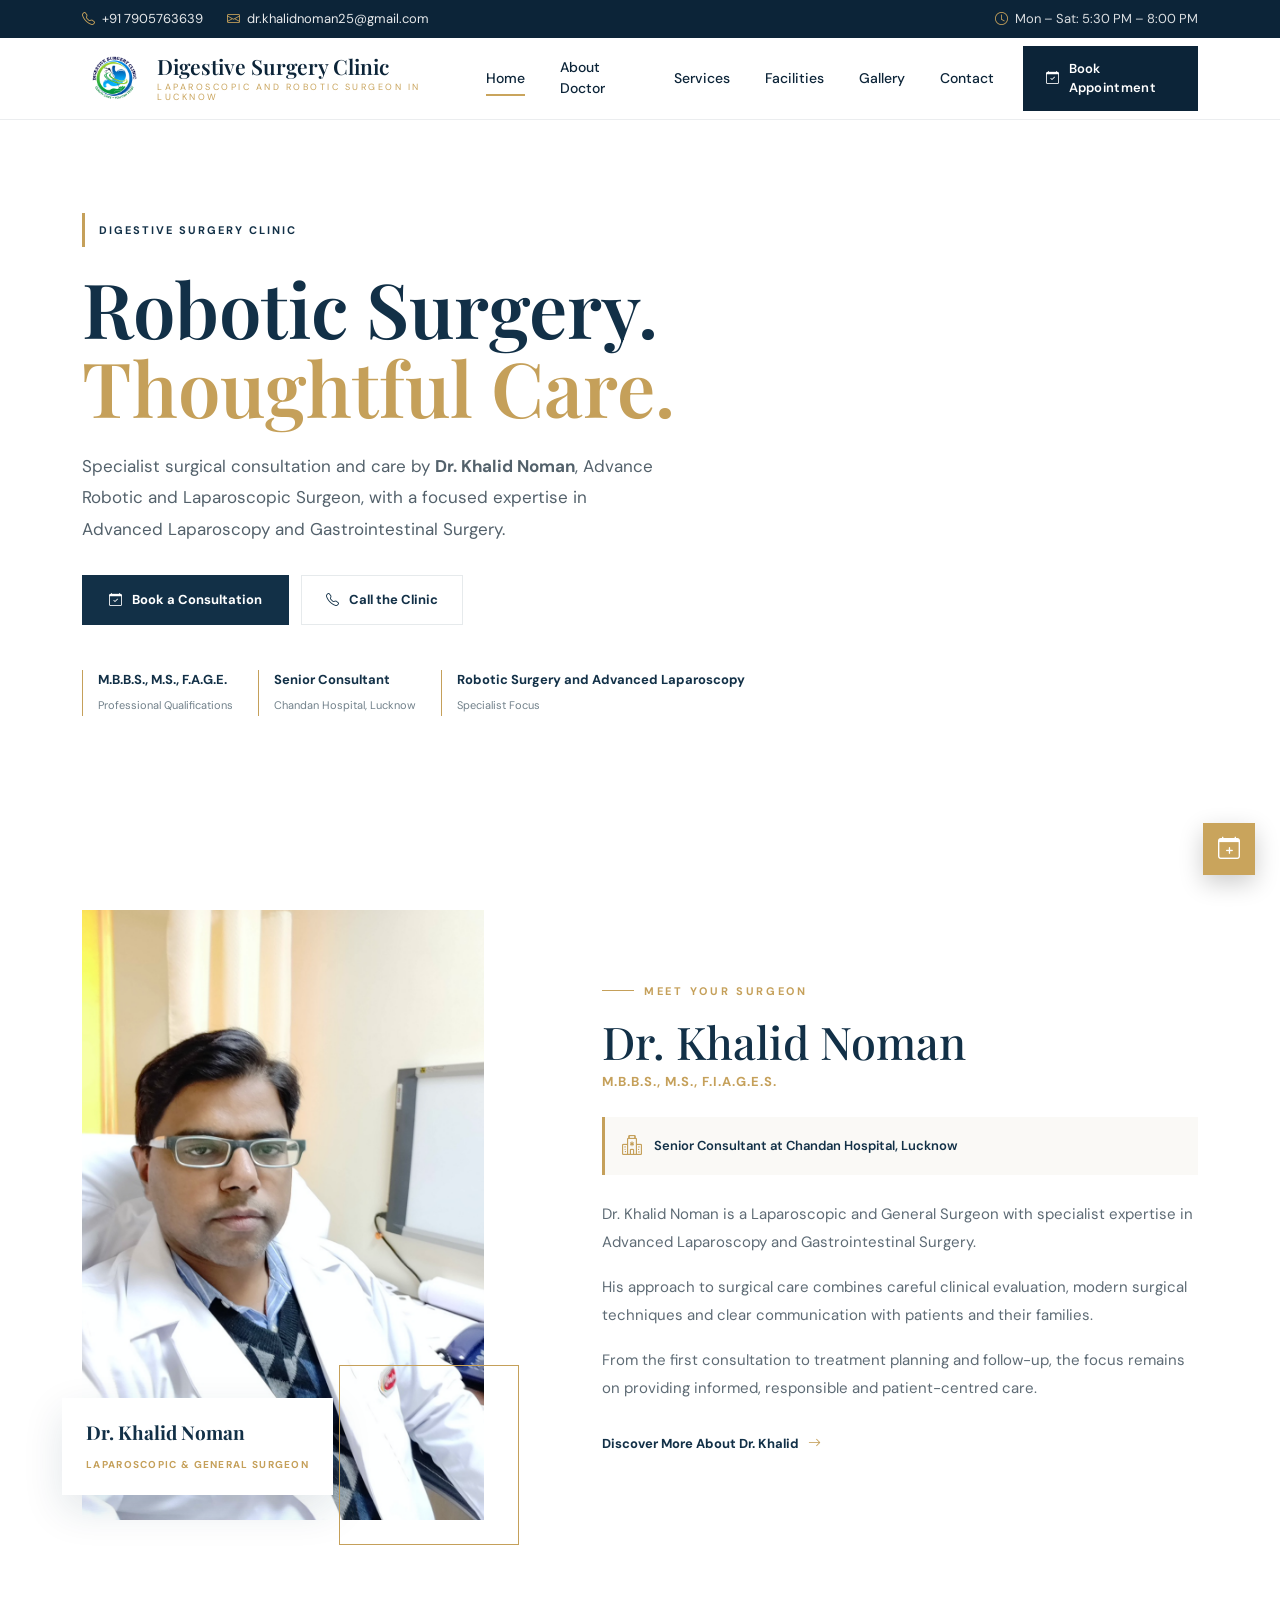
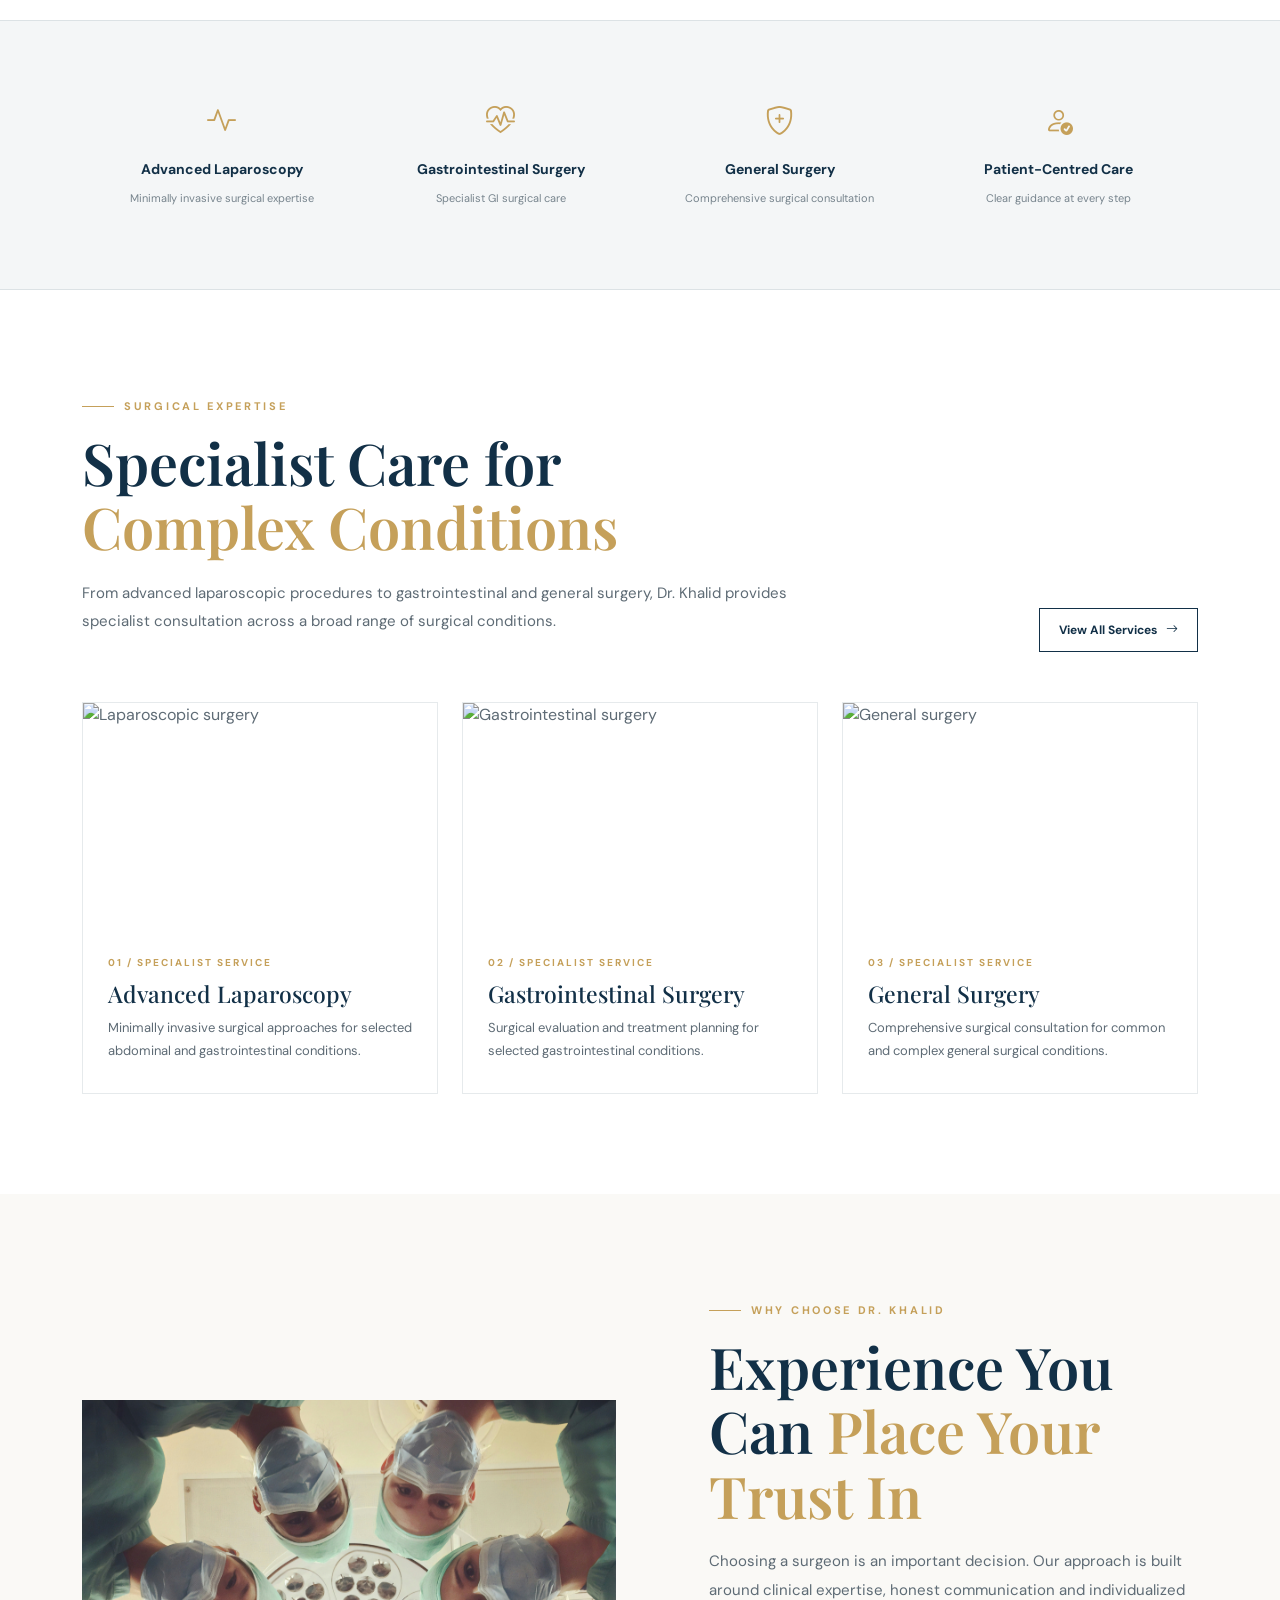
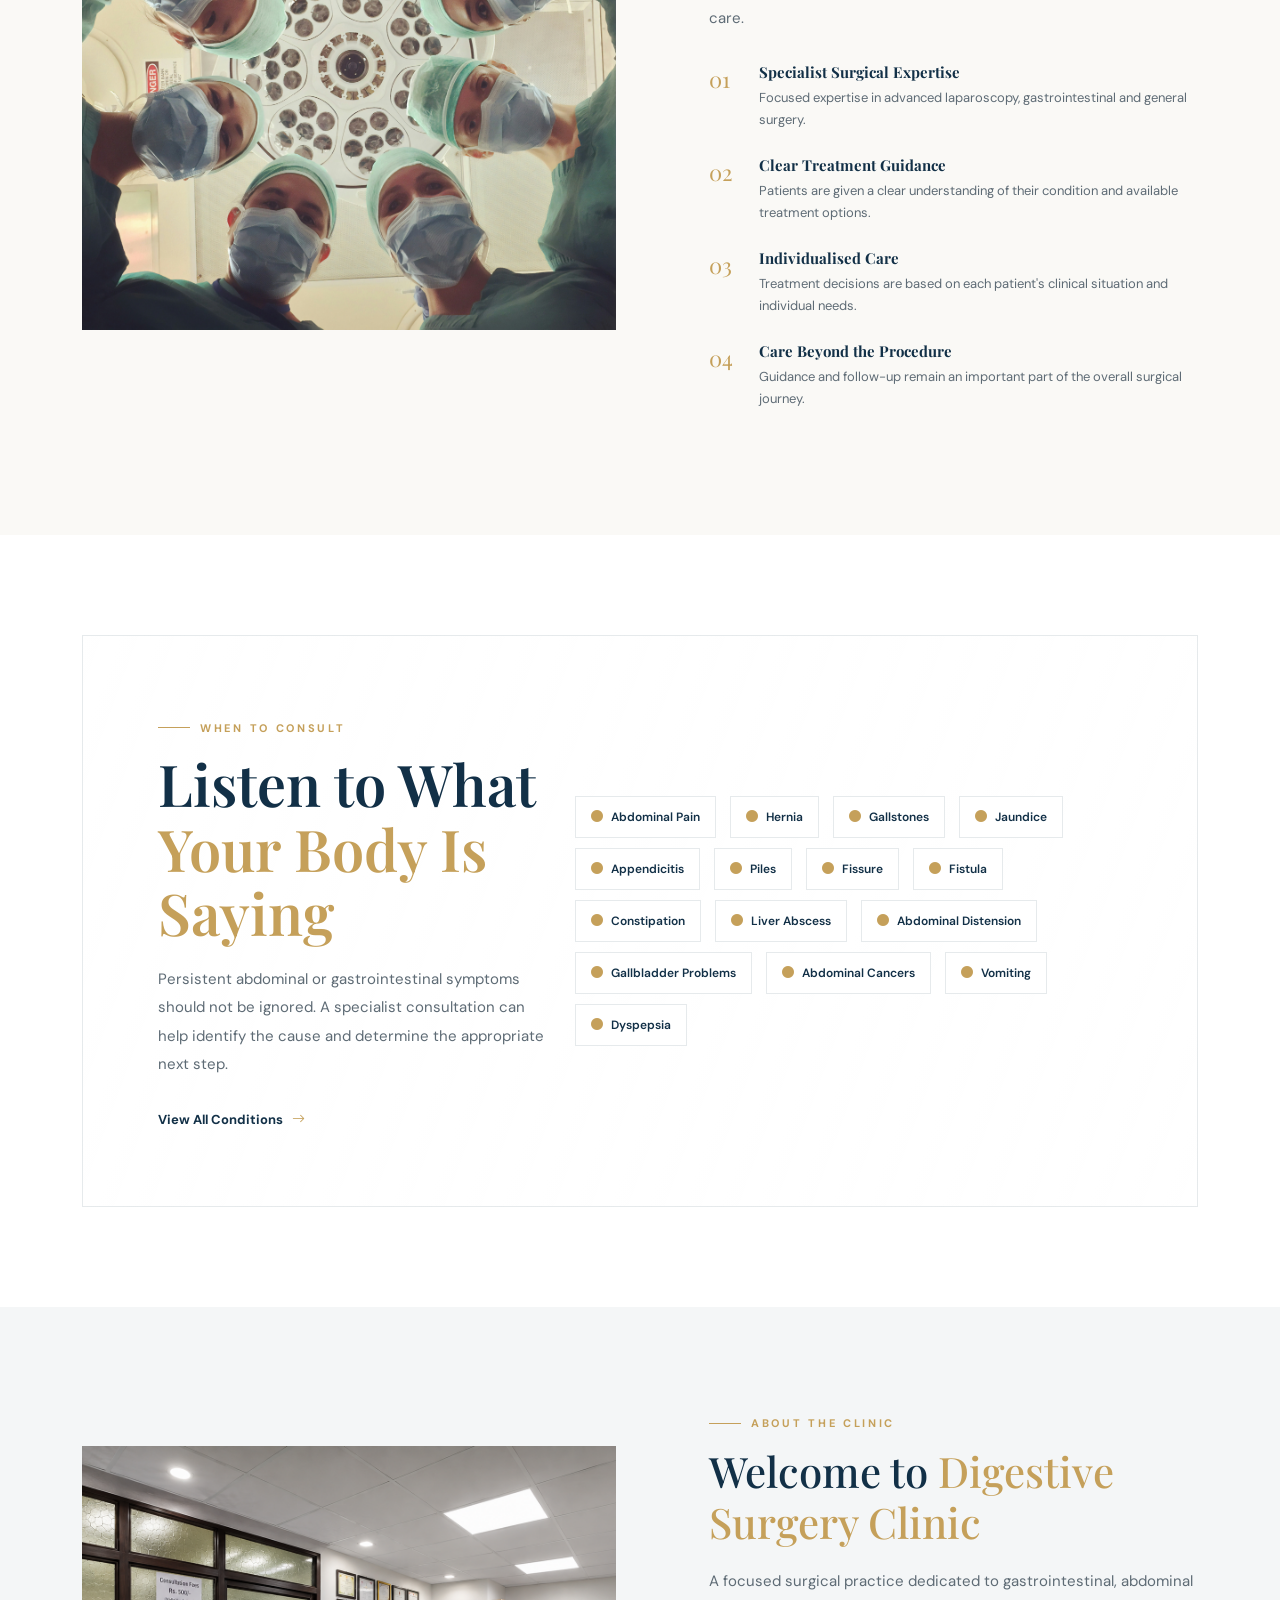
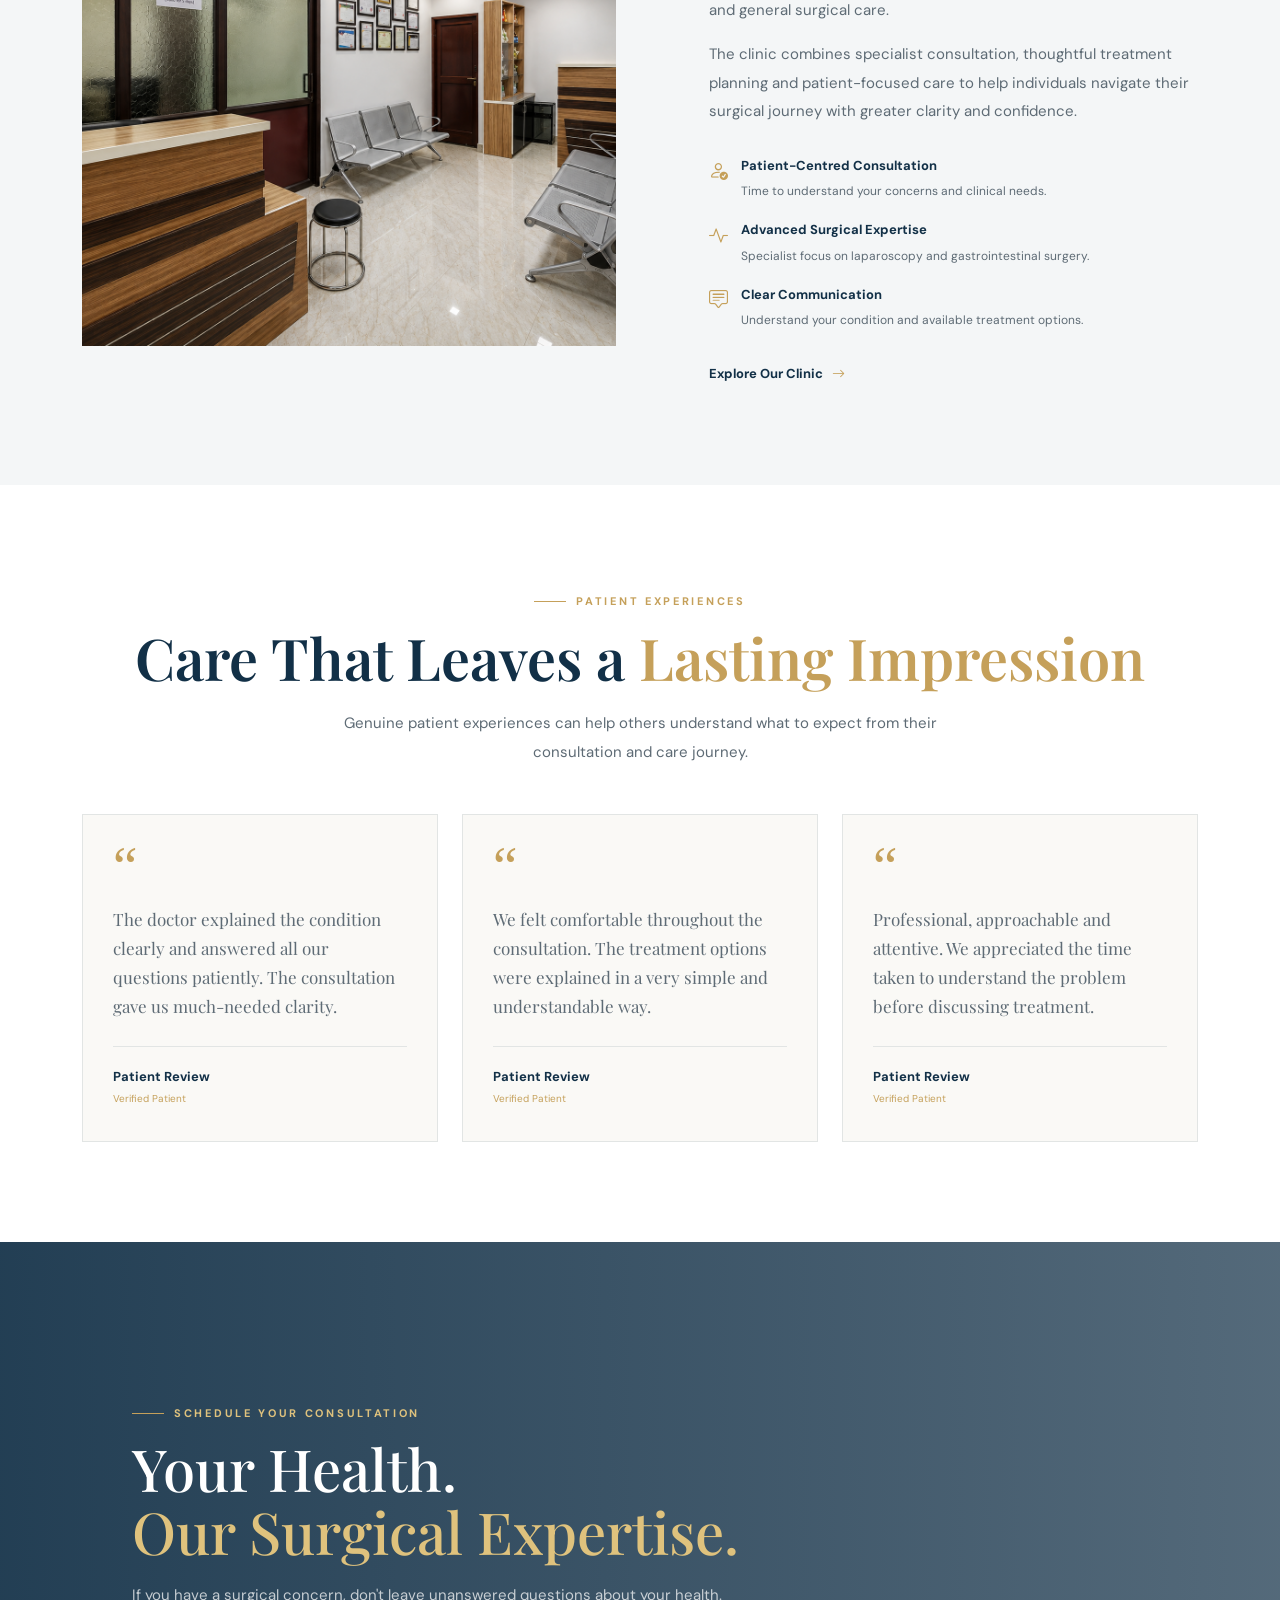
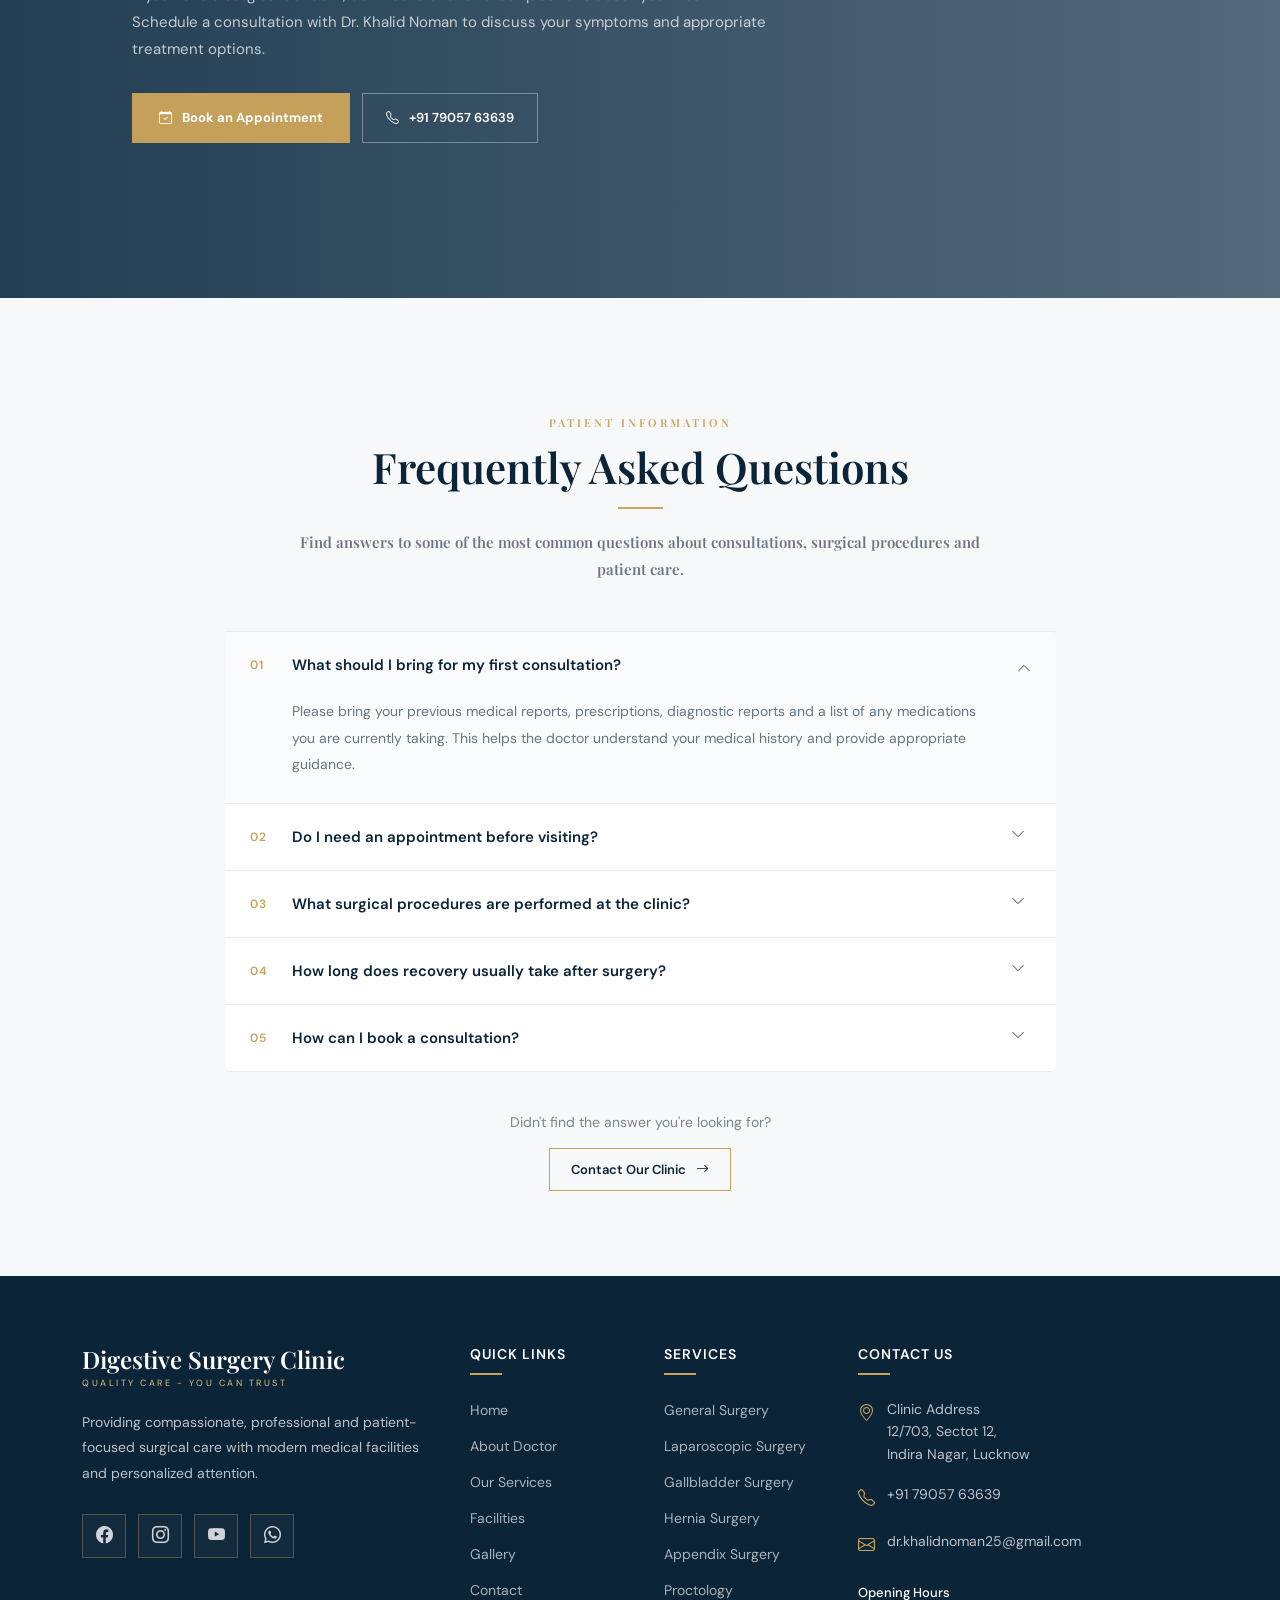
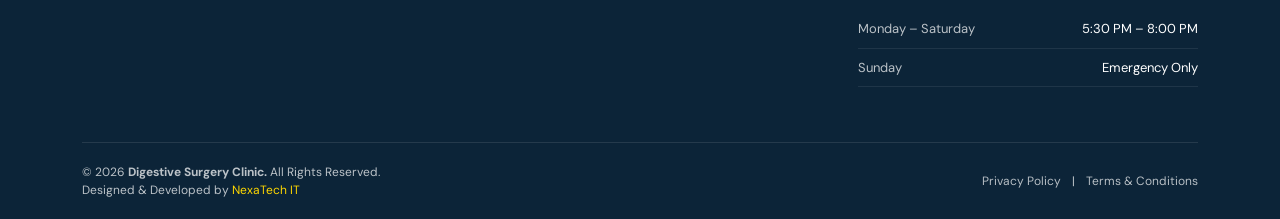
==== index.html @ 46c3dac7 "jj" ====
<!DOCTYPE html>
<html lang="en">
<head>

    <meta charset="UTF-8">

    <meta name="viewport" content="width=device-width, initial-scale=1.0">

    <!-- Primary SEO -->
    <title> Digestive Surgery Clinic | QUALITY CARE - YOU CAN TRUST</title>

    <meta name="description"
          content="Dr. Khalid Noman, M.B.B.S., M.S., F.I.A.G.E.S., is a Laparoscopic and General Surgeon in Lucknow specializing in advanced laparoscopy, gastrointestinal surgery and general surgical care.">

    <meta name="keywords"
          content="Dr Khalid Noman, gastro surgeon in Lucknow, laparoscopic surgeon in Lucknow, gastrointestinal surgeon Lucknow, general surgeon Lucknow, laparoscopic surgery, gastrointestinal surgery, gallbladder surgery, hernia surgery">

    <meta name="author" content="Dr. Khalid Noman">

    <meta name="robots" content="index, follow">

    <!-- Canonical URL -->
    <link rel="canonical" href="https://www.digestivesurgery.in/">

    <!-- Open Graph / Facebook / WhatsApp -->
    <meta property="og:type" content="website">

    <meta property="og:title"
          content="Digestive Surgery Clinic | Laparoscopic and Robotic Surgeon in Lucknow">

    <meta property="og:description"
          content="Specialist surgical consultation and care by Dr. Khalid Noman, Laparoscopic and General Surgeon, with expertise in Advanced Laparoscopy and Gastrointestinal Surgery.">

    <meta property="og:url"
          content="https://www.digestivesurgery.in/">

    <meta property="og:site_name"
          content="Digestive Surgery Clinic">
    <meta property="og:image"
          content="https://www.digestivesurgery.in/assets/images/logo.png">

    <!-- Twitter / X -->
    <meta name="twitter:card" content="summary_large_image">

    <meta name="twitter:title"
          content="Dr. Khalid Noman | Laparoscopic and Robotic Surgeon in Lucknow">

    <meta name="twitter:description"
          content="Dr. Khalid Noman provides specialist laparoscopic, gastrointestinal and general surgical care in Lucknow.">

    <meta name="twitter:image"
          content="https://www.digestivesurgery.in/assets/images/logo.png">

    <!-- Favicon -->
    <link rel="icon"
          type="image/png"
          href="assets/images/logo.png">

    <!-- Bootstrap 5 -->
    <link href="https://cdn.jsdelivr.net/npm/bootstrap@5.3.3/dist/css/bootstrap.min.css"
          rel="stylesheet">

    <!-- Bootstrap Icons -->
    <link rel="stylesheet"
          href="https://cdn.jsdelivr.net/npm/bootstrap-icons@1.11.3/font/bootstrap-icons.min.css">

    <!-- Google Fonts -->
    <link href="https://fonts.googleapis.com/css2?family=DM+Sans:wght@400;500;600;700&family=Playfair+Display:wght@500;600;700&display=swap"
          rel="stylesheet">

    <link href="assets/css/style.css" rel="stylesheet">
    <link rel="stylesheet" href="css/home.css">

</head>

<body>


<!-- =====================================================
     TOP BAR
===================================================== -->

<div class="top-bar">
    <div class="container">

        <div class="d-flex justify-content-between align-items-center">

            <div class="d-flex gap-4">

                <a href="tel:+917905763639" class="top-item">
                    <i class="bi bi-telephone"></i>
                    +91 7905763639
                </a>

                <a href="mailto:dr.khalidnoman25@gmail.com" class="top-item">
                    <i class="bi bi-envelope"></i>
                    dr.khalidnoman25@gmail.com
                </a>

            </div>

            <div class="top-item">
                <i class="bi bi-clock"></i>
                Mon – Sat: 5:30 PM – 8:00 PM
            </div>

        </div>

    </div>
</div>


<!-- =====================================================
     MAIN HEADER
===================================================== -->

<header class="main-header sticky-top" id="mainHeader">

    <nav class="navbar navbar-expand-lg">

        <div class="container">

            <!-- LOGO -->

            <a href="#" class="clinic-brand">

                <img
                    src="assets/images/logo.png"
                    alt="Digestive Surgery Clinic"
                    class="clinic-logo">

                <div class="brand-text">

                    <span class="brand-name">
                        Digestive Surgery Clinic
                    </span>

                    <span class="brand-subtitle">
                        Laparoscopic and Robotic Surgeon in Lucknow
                    </span>

                </div>

            </a>
            <!-- <a href="assets/images/logo.png" class="clinic-brand">

                <div class="logo-symbol">
                    <i class="bi bi-heart-pulse"></i>
                </div>

                <div class="brand-text">

                    <span class="brand-name">
                        Dr. Khalid's
                    </span>

                    <span class="brand-subtitle">
                        Gastrocare & Surgical Clinic
                    </span>

                </div>

            </a> -->


            <!-- MOBILE TOGGLE -->

            <button
                class="navbar-toggler"
                type="button"
                data-bs-toggle="collapse"
                data-bs-target="#mainNavigation">

                <i class="bi bi-list"></i>

            </button>


            <!-- NAVIGATION -->

            <div
                class="collapse navbar-collapse"
                id="mainNavigation">

                <ul class="navbar-nav ms-auto align-items-lg-center">

                    <li class="nav-item">
                        <a class="nav-link active" href="index.html">
                            Home
                        </a>
                    </li>

                    <li class="nav-item">
                        <a class="nav-link" href="about.html">
                            About Doctor
                        </a>
                    </li>

                    <li class="nav-item">
                        <a class="nav-link" href="services.html">
                            Services
                        </a>
                    </li>

                    <li class="nav-item">
                        <a class="nav-link" href="facilities.html">
                            Facilities
                        </a>
                    </li>

                    <li class="nav-item">
                        <a class="nav-link" href="gallery.html">
                            Gallery
                        </a>
                    </li>

                    <li class="nav-item">
                        <a class="nav-link" href="contact.html">
                            Contact
                        </a>
                    </li>

                    <li class="nav-item header-appointment ms-lg-2">

                        <a href="contact.html#appointment" class="appointment-btn">

                            <i class="bi bi-calendar-check"></i>

                            Book Appointment

                        </a>

                    </li>

                </ul>

            </div>

        </div>

    </nav>

</header>



<!-- =====================================================
     PAGE CONTENT PLACEHOLDER
===================================================== -->


<!-- =========================================================
     HOME PAGE
     DR. KHALID'S GASTROCARE & SURGICAL CLINIC

     NOTE:
     - Header and footer are already available.
     - This code is only for the HOME PAGE content.
     - Bootstrap Icons are used below.
     - Replace image URLs with actual clinic/doctor images.
========================================================= -->


<div class="home-page">


    <!-- =====================================================
         HERO
    ===================================================== -->

    <section class="home-hero">

        <div class="container">

            <div class="home-hero-content">

                <span class="home-hero-kicker">
                    Digestive Surgery Clinic
                </span>

                <h1>

                    Robotic Surgery.
                    <br>

                    <span>Thoughtful Care.</span>

                </h1>

                <p>

                    Specialist surgical consultation and care by
                    <strong>Dr. Khalid Noman</strong>, Advance Robotic
                    and Laparoscopic Surgeon, with a focused expertise in
                    Advanced Laparoscopy and Gastrointestinal Surgery.

                </p>


                <div class="hero-buttons">

                    <a href="contact.html#appointment"
                       class="hero-primary">

                        <i class="bi bi-calendar-check"></i>

                        Book a Consultation

                    </a>

                    <a href="tel:+917905763639"
                       class="hero-secondary">

                        <i class="bi bi-telephone"></i>

                        Call the Clinic

                    </a>

                </div>


                <div class="hero-credentials">

                    <div class="hero-credential">

                        <strong>
                            M.B.B.S., M.S., F.A.G.E.
                        </strong>

                        <span>
                            Professional Qualifications
                        </span>

                    </div>


                    <div class="hero-credential">

                        <strong>
                            Senior Consultant
                        </strong>

                        <span>
                            Chandan Hospital, Lucknow
                        </span>

                    </div>


                    <div class="hero-credential">

                        <strong>
                            Robotic Surgery and Advanced Laparoscopy
                        </strong>

                        <span>
                            Specialist Focus
                        </span>

                    </div>

                </div>

            </div>

        </div>

    </section>



    <!-- =====================================================
         DOCTOR INTRODUCTION
    ===================================================== -->

    <section class="home-section doctor-home">

        <div class="container">

            <div class="row align-items-center g-lg-5">


                <!-- DOCTOR IMAGE -->

                <div class="col-lg-5">

                    <div class="doctor-home-image-wrap">

                        <!--
                            REPLACE THIS IMAGE WITH DR. KHALID'S
                            PROFESSIONAL PORTRAIT.

                            You can also simply remove the src
                            if you want to add the image yourself.
                        -->

                        <img
                            src="assets/images/dr_khalid.png"
                            alt="Dr. Khalid Noman"
                            class="doctor-home-image">

                        <div class="doctor-image-accent"></div>

                        <div class="doctor-home-badge">

                            <strong>
                                Dr. Khalid Noman
                            </strong>

                            <span>
                                Laparoscopic & General Surgeon
                            </span>

                        </div>

                    </div>

                </div>


                <!-- CONTENT -->

                <div class="col-lg-7">

                    <div class="doctor-home-content">

                        <span class="home-eyebrow">
                            Meet Your Surgeon
                        </span>

                        <h2 class="doctor-home-name">
                            Dr. Khalid Noman
                        </h2>

                        <div class="doctor-home-degree">
                            M.B.B.S., M.S., F.I.A.G.E.S.
                        </div>


                        <div class="doctor-position-box">

                            <i class="bi bi-hospital"></i>

                            <span>
                                Senior Consultant at Chandan Hospital,
                                Lucknow
                            </span>

                        </div>


                        <p class="home-text">

                            Dr. Khalid Noman is a Laparoscopic and
                            General Surgeon with specialist expertise
                            in Advanced Laparoscopy and Gastrointestinal
                            Surgery.

                        </p>

                        <p class="home-text">

                            His approach to surgical care combines
                            careful clinical evaluation, modern surgical
                            techniques and clear communication with
                            patients and their families.

                        </p>

                        <p class="home-text">

                            From the first consultation to treatment
                            planning and follow-up, the focus remains
                            on providing informed, responsible and
                            patient-centred care.

                        </p>


                        <a href="about.html"
                           class="text-link">

                            Discover More About Dr. Khalid

                            <i class="bi bi-arrow-right"></i>

                        </a>

                    </div>

                </div>

            </div>

        </div>

    </section>



    <!-- =====================================================
         SPECIALITY STRIP
    ===================================================== -->

    <section class="speciality-strip">

        <div class="container">

            <div class="row g-0">


                <div class="col-md-6 col-lg-3">

                    <div class="speciality-item">

                        <i class="bi bi-activity"></i>

                        <strong>
                            Advanced Laparoscopy
                        </strong>

                        <span>
                            Minimally invasive surgical expertise
                        </span>

                    </div>

                </div>


                <div class="col-md-6 col-lg-3">

                    <div class="speciality-item">

                        <i class="bi bi-heart-pulse"></i>

                        <strong>
                            Gastrointestinal Surgery
                        </strong>

                        <span>
                            Specialist GI surgical care
                        </span>

                    </div>

                </div>


                <div class="col-md-6 col-lg-3">

                    <div class="speciality-item">

                        <i class="bi bi-shield-plus"></i>

                        <strong>
                            General Surgery
                        </strong>

                        <span>
                            Comprehensive surgical consultation
                        </span>

                    </div>

                </div>


                <div class="col-md-6 col-lg-3">

                    <div class="speciality-item">

                        <i class="bi bi-person-check"></i>

                        <strong>
                            Patient-Centred Care
                        </strong>

                        <span>
                            Clear guidance at every step
                        </span>

                    </div>

                </div>


            </div>

        </div>

    </section>



    <!-- =====================================================
         SERVICES PREVIEW
    ===================================================== -->

    <section class="home-section services-preview">

        <div class="container">


            <div class="services-preview-header">

                <div>

                    <span class="home-eyebrow">
                        Surgical Expertise
                    </span>

                    <h2 class="home-title">
                        Specialist Care for
                        <span>Complex Conditions</span>
                    </h2>

                    <p class="home-text">
                        From advanced laparoscopic procedures to
                        gastrointestinal and general surgery, Dr. Khalid
                        provides specialist consultation across a broad
                        range of surgical conditions.
                    </p>

                </div>


                <a href="services.html"
                   class="all-services-button">

                    View All Services

                    <i class="bi bi-arrow-right"></i>

                </a>

            </div>


            <div class="row g-4">


                <!-- CARD 1 -->

                <div class="col-md-6 col-lg-4">

                    <div class="service-preview-card">

                        <img
                            src="https://images.unsplash.com/photo-1551076805-e1869033e561?auto=format&fit=crop&w=900&q=85"
                            alt="Laparoscopic surgery"
                            class="service-preview-image">

                        <div class="service-preview-content">

                            <div class="service-preview-number">
                                01 / SPECIALIST SERVICE
                            </div>

                            <h3>
                                Advanced Laparoscopy
                            </h3>

                            <p>
                                Minimally invasive surgical approaches
                                for selected abdominal and gastrointestinal
                                conditions.
                            </p>

                        </div>

                    </div>

                </div>


                <!-- CARD 2 -->

                <div class="col-md-6 col-lg-4">

                    <div class="service-preview-card">

                        <img
                            src="https://images.unsplash.com/photo-1538108149393-fbbd81895907?auto=format&fit=crop&w=900&q=85"
                            alt="Gastrointestinal surgery"
                            class="service-preview-image">

                        <div class="service-preview-content">

                            <div class="service-preview-number">
                                02 / SPECIALIST SERVICE
                            </div>

                            <h3>
                                Gastrointestinal Surgery
                            </h3>

                            <p>
                                Surgical evaluation and treatment planning
                                for selected gastrointestinal conditions.
                            </p>

                        </div>

                    </div>

                </div>


                <!-- CARD 3 -->

                <div class="col-md-6 col-lg-4">

                    <div class="service-preview-card">

                        <img
                            src="https://images.unsplash.com/photo-1584982751601-97dcc096659c?auto=format&fit=crop&w=900&q=85"
                            alt="General surgery"
                            class="service-preview-image">

                        <div class="service-preview-content">

                            <div class="service-preview-number">
                                03 / SPECIALIST SERVICE
                            </div>

                            <h3>
                                General Surgery
                            </h3>

                            <p>
                                Comprehensive surgical consultation for
                                common and complex general surgical conditions.
                            </p>

                        </div>

                    </div>

                </div>


            </div>

        </div>

    </section>



    <!-- =====================================================
         WHY CHOOSE DR KHALID
    ===================================================== -->

    <section class="home-section why-section">

        <div class="container">

            <div class="row align-items-center g-lg-5">


                <div class="col-lg-6">

                    <!--
                        REPLACE WITH ACTUAL CLINIC / SURGERY IMAGE
                    -->

                    <img
                        src="assets/images/national-cancer-institute-701-FJcjLAQ-unsplash.jpg"
                        alt="Modern surgical care"
                        class="why-image">

                </div>


                <div class="col-lg-6">

                    <div class="why-content">

                        <span class="home-eyebrow">
                            Why Choose Dr. Khalid
                        </span>

                        <h2 class="home-title">

                            Experience You Can
                            <span>Place Your Trust In</span>

                        </h2>

                        <p class="home-text">

                            Choosing a surgeon is an important decision.
                            Our approach is built around clinical expertise,
                            honest communication and individualized care.

                        </p>


                        <div class="why-list">


                            <div class="why-item">

                                <div class="why-number">
                                    01
                                </div>

                                <div>

                                    <h4>
                                        Specialist Surgical Expertise
                                    </h4>

                                    <p>
                                        Focused expertise in advanced
                                        laparoscopy, gastrointestinal
                                        and general surgery.
                                    </p>

                                </div>

                            </div>


                            <div class="why-item">

                                <div class="why-number">
                                    02
                                </div>

                                <div>

                                    <h4>
                                        Clear Treatment Guidance
                                    </h4>

                                    <p>
                                        Patients are given a clear
                                        understanding of their condition
                                        and available treatment options.
                                    </p>

                                </div>

                            </div>


                            <div class="why-item">

                                <div class="why-number">
                                    03
                                </div>

                                <div>

                                    <h4>
                                        Individualised Care
                                    </h4>

                                    <p>
                                        Treatment decisions are based
                                        on each patient's clinical situation
                                        and individual needs.
                                    </p>

                                </div>

                            </div>


                            <div class="why-item">

                                <div class="why-number">
                                    04
                                </div>

                                <div>

                                    <h4>
                                        Care Beyond the Procedure
                                    </h4>

                                    <p>
                                        Guidance and follow-up remain an
                                        important part of the overall
                                        surgical journey.
                                    </p>

                                </div>

                            </div>


                        </div>

                    </div>

                </div>

            </div>

        </div>

    </section>



    <!-- =====================================================
         CONDITIONS
    ===================================================== -->

    <section class="home-section conditions-preview">

        <div class="container">

            <div class="conditions-box">

                <div class="row align-items-center">

                    <div class="col-lg-5">

                        <span class="home-eyebrow">
                            When To Consult
                        </span>

                        <h2 class="home-title">

                            Listen to What
                            <span>Your Body Is Saying</span>

                        </h2>

                        <p class="home-text">

                            Persistent abdominal or gastrointestinal
                            symptoms should not be ignored. A specialist
                            consultation can help identify the cause
                            and determine the appropriate next step.

                        </p>

                        <a href="services.html#consultation"
                           class="text-link">

                            View All Conditions

                            <i class="bi bi-arrow-right"></i>

                        </a>

                    </div>


                    <div class="col-lg-7 mt-4 mt-lg-0">

                        <div class="condition-pills">


                            <span class="condition-pill">
                                <i class="bi bi-circle-fill"></i>
                                Abdominal Pain
                            </span>


                            <span class="condition-pill">
                                <i class="bi bi-circle-fill"></i>
                                Hernia
                            </span>


                            <span class="condition-pill">
                                <i class="bi bi-circle-fill"></i>
                                Gallstones
                            </span>


                            <span class="condition-pill">
                                <i class="bi bi-circle-fill"></i>
                                Jaundice
                            </span>


                            <span class="condition-pill">
                                <i class="bi bi-circle-fill"></i>
                                Appendicitis
                            </span>


                            <span class="condition-pill">
                                <i class="bi bi-circle-fill"></i>
                                Piles
                            </span>


                            <span class="condition-pill">
                                <i class="bi bi-circle-fill"></i>
                                Fissure
                            </span>


                            <span class="condition-pill">
                                <i class="bi bi-circle-fill"></i>
                                Fistula
                            </span>


                            <span class="condition-pill">
                                <i class="bi bi-circle-fill"></i>
                                Constipation
                            </span>


                            <span class="condition-pill">
                                <i class="bi bi-circle-fill"></i>
                                Liver Abscess
                            </span>


                            <span class="condition-pill">
                                <i class="bi bi-circle-fill"></i>
                                Abdominal Distension
                            </span>


                            <span class="condition-pill">
                                <i class="bi bi-circle-fill"></i>
                                Gallbladder Problems
                            </span>


                            <span class="condition-pill">
                                <i class="bi bi-circle-fill"></i>
                                Abdominal Cancers
                            </span>


                            <span class="condition-pill">
                                <i class="bi bi-circle-fill"></i>
                                Vomiting
                            </span>


                            <span class="condition-pill">
                                <i class="bi bi-circle-fill"></i>
                                Dyspepsia
                            </span>


                        </div>

                    </div>

                </div>

            </div>

        </div>

    </section>



    <!-- =====================================================
         CLINIC
    ===================================================== -->

    <section class="home-section clinic-home">

        <div class="container">

            <div class="row align-items-center g-lg-5">


                <div class="col-lg-6">

                    <!--
                        REPLACE WITH ACTUAL CLINIC IMAGE
                    -->

                    <img
                        src="assets/images/reception_area.png"
                        alt="Digestive Surgery Clinic"
                        class="clinic-home-image">

                </div>


                <div class="col-lg-6">

                    <div class="clinic-home-content">

                        <span class="home-eyebrow">
                            About The Clinic
                        </span>

                        <h2 class="clinic-home-title">

                            Welcome to
                            <span>Digestive Surgery Clinic</span>

                        </h2>

                        <p class="home-text">

                            A focused surgical practice dedicated to
                            gastrointestinal, abdominal and general
                            surgical care.

                        </p>

                        <p class="home-text">

                            The clinic combines specialist consultation,
                            thoughtful treatment planning and patient-focused
                            care to help individuals navigate their surgical
                            journey with greater clarity and confidence.

                        </p>


                        <div class="clinic-facts">


                            <div class="clinic-fact">

                                <i class="bi bi-person-check"></i>

                                <div>

                                    <strong>
                                        Patient-Centred Consultation
                                    </strong>

                                    <span>
                                        Time to understand your concerns
                                        and clinical needs.
                                    </span>

                                </div>

                            </div>


                            <div class="clinic-fact">

                                <i class="bi bi-activity"></i>

                                <div>

                                    <strong>
                                        Advanced Surgical Expertise
                                    </strong>

                                    <span>
                                        Specialist focus on laparoscopy
                                        and gastrointestinal surgery.
                                    </span>

                                </div>

                            </div>


                            <div class="clinic-fact">

                                <i class="bi bi-chat-square-text"></i>

                                <div>

                                    <strong>
                                        Clear Communication
                                    </strong>

                                    <span>
                                        Understand your condition and
                                        available treatment options.
                                    </span>

                                </div>

                            </div>


                        </div>


                        <a href="about.html"
                           class="text-link">

                            Explore Our Clinic

                            <i class="bi bi-arrow-right"></i>

                        </a>

                    </div>

                </div>

            </div>

        </div>

    </section>



    <!-- =====================================================
         TESTIMONIALS
         
         NOTE:
         Replace these with REAL patient reviews only.
    ===================================================== -->

    <section class="home-section testimonials-section">

        <div class="container">

            <div class="text-center mb-5">

                <span class="home-eyebrow"
                      style="justify-content:center;">

                    Patient Experiences

                </span>

                <h2 class="home-title">

                    Care That Leaves a
                    <span>Lasting Impression</span>

                </h2>

                <p class="home-text mx-auto"
                   style="max-width:650px;">

                    Genuine patient experiences can help others
                    understand what to expect from their consultation
                    and care journey.

                </p>

            </div>


            <div class="row g-4">


                <div class="col-md-6 col-lg-4">

                    <div class="testimonial-card">

                        <div class="testimonial-mark">
                            “
                        </div>

                        <p>
                            The doctor explained the condition clearly
                            and answered all our questions patiently.
                            The consultation gave us much-needed clarity.
                        </p>

                        <div class="testimonial-person">

                            <strong>
                                Patient Review
                            </strong>

                            <span>
                                Verified Patient
                            </span>

                        </div>

                    </div>

                </div>


                <div class="col-md-6 col-lg-4">

                    <div class="testimonial-card">

                        <div class="testimonial-mark">
                            “
                        </div>

                        <p>
                            We felt comfortable throughout the consultation.
                            The treatment options were explained in a very
                            simple and understandable way.
                        </p>

                        <div class="testimonial-person">

                            <strong>
                                Patient Review
                            </strong>

                            <span>
                                Verified Patient
                            </span>

                        </div>

                    </div>

                </div>


                <div class="col-md-6 col-lg-4">

                    <div class="testimonial-card">

                        <div class="testimonial-mark">
                            “
                        </div>

                        <p>
                            Professional, approachable and attentive.
                            We appreciated the time taken to understand
                            the problem before discussing treatment.
                        </p>

                        <div class="testimonial-person">

                            <strong>
                                Patient Review
                            </strong>

                            <span>
                                Verified Patient
                            </span>

                        </div>

                    </div>

                </div>


            </div>

        </div>

    </section>



    <!-- =====================================================
         FINAL APPOINTMENT CTA
    ===================================================== -->

    <section class="appointment-section"
             id="appointment">

        <div class="container">

            <div class="appointment-content">

                <span class="home-eyebrow">

                    Schedule Your Consultation

                </span>

                <h2>

                    Your Health.
                    <br>

                    <span>Our Surgical Expertise.</span>

                </h2>

                <p>

                    If you have a surgical concern, don't leave
                    unanswered questions about your health.
                    Schedule a consultation with Dr. Khalid Noman
                    to discuss your symptoms and appropriate
                    treatment options.

                </p>


                <div class="appointment-buttons">

                    <a href="contact.html#appointment"
                       class="appointment-primary">

                        <i class="bi bi-calendar-check"></i>

                        Book an Appointment

                    </a>


                    <a href="tel:+917905763639"
                       class="appointment-phone">

                        <i class="bi bi-telephone"></i>

                        +91 79057 63639

                    </a>

                </div>

            </div>

        </div>

    </section>


</div>



<!-- BACK TO TOP -->
<a href="#" class="back-to-top" id="backToTop" aria-label="Back to top">
    <i class="bi bi-arrow-up"></i>
</a>

<!-- =====================================================
     FAQ SECTION
===================================================== -->

<section class="faq-section">

    <div class="container">

        <!-- Section Heading -->

        <div class="section-heading text-center">

            <span class="section-eyebrow">
                PATIENT INFORMATION
            </span>

            <h2>
                Frequently Asked Questions
            </h2>

            <div class="heading-line"></div>

            <p>
                Find answers to some of the most common questions
                about consultations, surgical procedures and
                patient care.
            </p>

        </div>


        <div class="row justify-content-center mt-5">

            <div class="col-lg-9">

                <div class="accordion luxury-accordion" id="faqAccordion">


                    <!-- FAQ 1 -->

                    <div class="accordion-item">

                        <h2 class="accordion-header">

                            <button
                                class="accordion-button"
                                type="button"
                                data-bs-toggle="collapse"
                                data-bs-target="#faqOne">

                                <span class="faq-number">
                                    01
                                </span>

                                What should I bring for my first consultation?

                            </button>

                        </h2>

                        <div
                            id="faqOne"
                            class="accordion-collapse collapse show"
                            data-bs-parent="#faqAccordion">

                            <div class="accordion-body">

                                Please bring your previous medical reports,
                                prescriptions, diagnostic reports and a list
                                of any medications you are currently taking.
                                This helps the doctor understand your medical
                                history and provide appropriate guidance.

                            </div>

                        </div>

                    </div>


                    <!-- FAQ 2 -->

                    <div class="accordion-item">

                        <h2 class="accordion-header">

                            <button
                                class="accordion-button collapsed"
                                type="button"
                                data-bs-toggle="collapse"
                                data-bs-target="#faqTwo">

                                <span class="faq-number">
                                    02
                                </span>

                                Do I need an appointment before visiting?

                            </button>

                        </h2>

                        <div
                            id="faqTwo"
                            class="accordion-collapse collapse"
                            data-bs-parent="#faqAccordion">

                            <div class="accordion-body">

                                We recommend scheduling an appointment in
                                advance so that adequate time can be
                                reserved for your consultation. Walk-in
                                consultations may also be accommodated
                                depending on availability.

                            </div>

                        </div>

                    </div>


                    <!-- FAQ 3 -->

                    <div class="accordion-item">

                        <h2 class="accordion-header">

                            <button
                                class="accordion-button collapsed"
                                type="button"
                                data-bs-toggle="collapse"
                                data-bs-target="#faqThree">

                                <span class="faq-number">
                                    03
                                </span>

                                What surgical procedures are performed at the clinic?

                            </button>

                        </h2>

                        <div
                            id="faqThree"
                            class="accordion-collapse collapse"
                            data-bs-parent="#faqAccordion">

                            <div class="accordion-body">

                                The clinic provides consultation and surgical
                                care for a range of conditions. Depending on
                                the patient's condition, procedures may include
                                general surgery, laparoscopic procedures,
                                hernia surgery, gallbladder surgery and other
                                surgical treatments.

                            </div>

                        </div>

                    </div>


                    <!-- FAQ 4 -->

                    <div class="accordion-item">

                        <h2 class="accordion-header">

                            <button
                                class="accordion-button collapsed"
                                type="button"
                                data-bs-toggle="collapse"
                                data-bs-target="#faqFour">

                                <span class="faq-number">
                                    04
                                </span>

                                How long does recovery usually take after surgery?

                            </button>

                        </h2>

                        <div
                            id="faqFour"
                            class="accordion-collapse collapse"
                            data-bs-parent="#faqAccordion">

                            <div class="accordion-body">

                                Recovery time varies depending on the type of
                                procedure, the patient's overall health and
                                the complexity of the condition. During your
                                consultation, the doctor will explain the
                                expected recovery period and aftercare
                                instructions.

                            </div>

                        </div>

                    </div>


                    <!-- FAQ 5 -->

                    <div class="accordion-item">

                        <h2 class="accordion-header">

                            <button
                                class="accordion-button collapsed"
                                type="button"
                                data-bs-toggle="collapse"
                                data-bs-target="#faqFive">

                                <span class="faq-number">
                                    05
                                </span>

                                How can I book a consultation?

                            </button>

                        </h2>

                        <div
                            id="faqFive"
                            class="accordion-collapse collapse"
                            data-bs-parent="#faqAccordion">

                            <div class="accordion-body">

                                You can book a consultation by calling the
                                clinic directly or by using the online
                                appointment form on our website.

                            </div>

                        </div>

                    </div>

                </div>


                <!-- FAQ CTA -->

                <div class="faq-cta text-center">

                    <p>
                        Didn't find the answer you're looking for?
                    </p>

                    <a href="#contact" class="faq-contact-btn">
                        Contact Our Clinic
                        <i class="bi bi-arrow-right"></i>
                    </a>

                </div>

            </div>

        </div>

    </div>

</section>






<!-- =====================================================
     FOOTER
===================================================== -->

<footer class="footer">

    <div class="container">

        <div class="row g-5">


            <!-- ABOUT -->

            <div class="col-lg-4 col-md-6 footer-column">

                <a href="assets/images/logo.png" class="footer-brand">

                    <div class="brand-text">

                        <span class="brand-name">
                            Digestive Surgery Clinic
                        </span>

                        <span class="brand-subtitle">
                            QUALITY CARE - YOU CAN TRUST
                        </span>

                    </div>

                </a>

                <p class="footer-about">

                    Providing compassionate, professional and
                    patient-focused surgical care with modern
                    medical facilities and personalized attention.

                </p>


                <div class="social-links">

                    <a href="#" aria-label="Facebook">
                        <i class="bi bi-facebook"></i>
                    </a>

                    <a href="#" aria-label="Instagram">
                        <i class="bi bi-instagram"></i>
                    </a>

                    <a href="#" aria-label="YouTube">
                        <i class="bi bi-youtube"></i>
                    </a>

                    <a href="https://wa.me/917905763639" 
                        target="_blank" 
                        rel="noopener noreferrer"
                        aria-label="WhatsApp">
                        <i class="bi bi-whatsapp"></i>
                    </a>

                </div>

            </div>


            <!-- QUICK LINKS -->

            <div class="col-lg-2 col-md-6 footer-column">

                <h5 class="footer-title">
                    Quick Links
                </h5>

                <ul class="footer-links">

                    <li>
                        <a href="index.html">Home</a>
                    </li>

                    <li>
                        <a href="about.html">About Doctor</a>
                    </li>

                    <li>
                        <a href="services.html">Our Services</a>
                    </li>

                    <li>
                        <a href="facilities.html">Facilities</a>
                    </li>

                    <li>
                        <a href="gallery.html">Gallery</a>
                    </li>

                    <li>
                        <a href="contact.html">Contact</a>
                    </li>

                </ul>

            </div>


            <!-- SERVICES -->

            <div class="col-lg-2 col-md-6 footer-column">

                <h5 class="footer-title">
                    Services
                </h5>

                <ul class="footer-links">

                    <li>
                        <a href="#">General Surgery</a>
                    </li>

                    <li>
                        <a href="#">Laparoscopic Surgery</a>
                    </li>

                    <li>
                        <a href="#">Gallbladder Surgery</a>
                    </li>

                    <li>
                        <a href="#">Hernia Surgery</a>
                    </li>

                    <li>
                        <a href="#">Appendix Surgery</a>
                    </li>

                    <li>
                        <a href="#">Proctology</a>
                    </li>

                </ul>

            </div>


            <!-- CONTACT -->

            <div class="col-lg-4 col-md-6 footer-column">

                <h5 class="footer-title">
                    Contact Us
                </h5>


                <div class="footer-contact">

                    <i class="bi bi-geo-alt"></i>

                    <div>
                        Clinic Address<br>
                        <span>
                            12/703, Sectot 12, <br>
                            Indira Nagar, 
                            Lucknow
                        </span>
                    </div>

                </div>


                <div class="footer-contact">

                    <i class="bi bi-telephone"></i>

                    <div>

                        <a
                            href="tel:+917905763639"
                            style="color:inherit;text-decoration:none;">

                            +91 79057 63639

                        </a>

                    </div>

                </div>


                <div class="footer-contact">

                    <i class="bi bi-envelope"></i>

                    <div>

                        <a
                            href="mailto:dr.khalidnoman25@gmail.com"
                            style="color:inherit;text-decoration:none;">

                            dr.khalidnoman25@gmail.com

                        </a>

                    </div>

                </div>


                <h6
                    style="
                    color:white;
                    font-size:13px;
                    margin-top:25px;
                    margin-bottom:10px;
                    ">

                    Opening Hours

                </h6>


                <div class="hours-row">

                    <span>Monday – Saturday</span>

                    <span>5:30 PM – 8:00 PM</span>

                </div>

                <div class="hours-row">

                    <span>Sunday</span>

                    <span>Emergency Only</span>

                </div>

            </div>

        </div>


        <!-- FOOTER BOTTOM -->

        <div class="footer-bottom">

            <div class="row align-items-center">

                <div class="col-md-6 text-center text-md-start">

                    © <span id="currentYear"></span>
                   <strong> Digestive Surgery Clinic.</strong>
                    All Rights Reserved.
                    <br>
                    Designed & Developed by <a href="https://www.nexatechit.com/" style="color: gold;text-decoration:solid;">NexaTech IT</a>

                </div>

                <div class="col-md-6 text-center text-md-end mt-2 mt-md-0">

                    <a href="privacypolicy.html">Privacy Policy</a>

                    <span class="mx-2">|</span>

                    <a href="terms&condition.html">Terms & Conditions</a>

                </div>

            </div>

        </div>

    </div>

</footer>


<!-- FLOATING APPOINTMENT -->

<a
    href="contact.html#appointment"
    class="floating-appointment"
    title="Book Appointment">

    <i class="bi bi-calendar-plus"></i>

</a>


<!-- Bootstrap JS -->

<script src="https://cdn.jsdelivr.net/npm/bootstrap@5.3.3/dist/js/bootstrap.bundle.min.js"></script>


<script src="script.js"></script>

<script src="home.js"></script>
</body>
</html>
---- assets/css/style.css ----
:root {
            --navy: #0c2438;
            --navy-light: #123b59;
            --gold: #c9a45c;
            --gold-light: #e0c27c;
            --white: #ffffff;
            --light: #f7f8f9;
            --text: #52606d;
        }

        * {
            box-sizing: border-box;
        }

        body {
            margin: 0;
            font-family: 'DM Sans', sans-serif;
            color: var(--text);
            background: #ffffff;
        }

        h1, h2, h3, h4, h5 {
            font-family: 'Playfair Display', serif;
        }

        /* ========================================
           TOP BAR
        ======================================== */

        .top-bar {
            background: var(--navy);
            color: rgba(255,255,255,0.85);
            font-size: 13px;
            padding: 9px 0;
        }

        .top-bar a {
            color: rgba(255,255,255,0.9);
            text-decoration: none;
            transition: 0.3s;
        }

        .top-bar a:hover {
            color: var(--gold-light);
        }

        .top-item {
            display: flex;
            align-items: center;
            gap: 7px;
        }

        .top-item i {
            color: var(--gold);
        }


        /* ========================================
           MAIN HEADER
        ======================================== */

        .main-header {
            background: rgba(255,255,255,0.97);
            border-bottom: 1px solid rgba(12,36,56,0.08);
            transition: all 0.3s ease;
            z-index: 1000;
        }

        .main-header.scrolled {
            box-shadow: 0 8px 30px rgba(0,0,0,0.08);
        }

        .navbar {
            
            min-height: 70px;
            padding: 8px 0;
        }


        /* ========================================
           LOGO
        ======================================== */

        .clinic-brand {
            display: flex;
            align-items: center;
            text-decoration: none;
            color: var(--navy);
        }

        .logo-symbol {
            width: 52px;
            height: 52px;
            border: 1.5px solid var(--gold);
            display: flex;
            align-items: center;
            justify-content: center;
            margin-right: 13px;
            position: relative;
        }

        .logo-symbol::before {
            content: "";
            width: 25px;
            height: 25px;
            border: 2px solid var(--gold);
            border-radius: 50%;
            position: absolute;
        }

        .logo-symbol i {
            font-size: 19px;
            color: var(--gold);
            z-index: 2;
            background: white;
            padding: 2px;
        }

        .brand-text {
            line-height: 1.15;
        }

        .brand-name {
            font-family: 'Playfair Display', serif;
            font-size: 21px;
            font-weight: 600;
            color: var(--navy);
            display: block;
        }

        .brand-subtitle {
            font-size: 9px;
            letter-spacing: 2.5px;
            text-transform: uppercase;
            color: var(--gold);
            margin-top: 4px;
            display: block;
        }


        /* ========================================
           NAVIGATION
        ======================================== */

        .navbar-nav {
            gap: 7px;
        }

        .nav-link {
            color: var(--navy) !important;
            font-size: 14px;
            font-weight: 500;
            padding: 10px 14px !important;
            position: relative;
            transition: 0.3s;
        }

        .nav-link::after {
            content: "";
            position: absolute;
            left: 14px;
            right: 14px;
            bottom: 3px;
            height: 1.5px;
            background: var(--gold);
            transform: scaleX(0);
            transform-origin: center;
            transition: transform 0.3s ease;
        }

        .nav-link:hover {
            color: var(--gold) !important;
        }

        .nav-link:hover::after,
        .nav-link.active::after {
            transform: scaleX(1);
        }


        /* ========================================
           APPOINTMENT BUTTON
        ======================================== */

        .appointment-btn {
            background: var(--navy);
            color: white;
            border: 1px solid var(--navy);
            padding: 12px 22px;
            font-size: 13px;
            font-weight: 600;
            letter-spacing: 0.3px;
            text-decoration: none;
            display: inline-flex;
            align-items: center;
            gap: 9px;
            transition: all 0.3s ease;
        }

        .appointment-btn:hover {
            background: var(--gold);
            border-color: var(--gold);
            color: white;
            transform: translateY(-2px);
        }


        /* ========================================
           MOBILE MENU
        ======================================== */

        .navbar-toggler {
            border: none;
            padding: 8px;
            box-shadow: none !important;
        }

        .navbar-toggler i {
            font-size: 26px;
            color: var(--navy);
        }


        /* ========================================
           FOOTER
        ======================================== */

        .footer {
            background: var(--navy);
            color: rgba(255,255,255,0.72);
            padding-top: 70px;
        }

        .footer-brand {
            display: inline-block;
            text-decoration: none;
            color: white;
            margin-bottom: 22px;
        }

        .footer-brand .brand-name {
            color: white;
            font-size: 24px;
        }

        .footer-brand .brand-subtitle {
            color: var(--gold-light);
        }

        .footer-about {
            font-size: 14px;
            line-height: 1.8;
            max-width: 350px;
        }


        /* Footer headings */

        .footer-title {
            color: white;
            font-family: 'DM Sans', sans-serif;
            font-size: 14px;
            font-weight: 600;
            letter-spacing: 1px;
            text-transform: uppercase;
            margin-bottom: 23px;
            position: relative;
            padding-bottom: 12px;
        }

        .footer-title::after {
            content: "";
            position: absolute;
            left: 0;
            bottom: 0;
            width: 32px;
            height: 2px;
            background: var(--gold);
        }


        /* Footer links */

        .footer-links {
            list-style: none;
            padding: 0;
            margin: 0;
        }

        .footer-links li {
            margin-bottom: 12px;
        }

        .footer-links a {
            color: rgba(255,255,255,0.65);
            text-decoration: none;
            font-size: 14px;
            transition: 0.3s;
        }

        .footer-links a:hover {
            color: var(--gold-light);
            padding-left: 5px;
        }


        /* Contact */

        .footer-contact {
            display: flex;
            gap: 12px;
            margin-bottom: 18px;
            font-size: 14px;
            line-height: 1.6;
        }

        .footer-contact i {
            color: var(--gold);
            font-size: 17px;
            margin-top: 2px;
        }


        /* Opening hours */

        .hours-row {
            display: flex;
            justify-content: space-between;
            border-bottom: 1px solid rgba(255,255,255,0.08);
            padding: 9px 0;
            font-size: 13px;
        }

        .hours-row span:last-child {
            color: white;
        }


        /* Social icons */

        /* ========================================
   PREMIUM SOCIAL ICONS
======================================== */

.social-links {
    display: flex;
    gap: 12px;
    margin-top: 28px;
}

.social-links a {
    width: 44px;
    height: 44px;

    display: flex;
    align-items: center;
    justify-content: center;

    color: rgba(255,255,255,0.8);

    border: 1px solid rgba(201,164,92,0.35);

    background: rgba(255,255,255,0.03);

    text-decoration: none;

    transition: all 0.35s ease;

    position: relative;
    overflow: hidden;
}

.social-links a::before {
    content: "";

    position: absolute;

    width: 100%;
    height: 100%;

    background: var(--gold);

    left: 0;
    bottom: -100%;

    transition: all 0.35s ease;

    z-index: 0;
}

.social-links a i {
    font-size: 17px;
    position: relative;
    z-index: 1;

    transition: all 0.35s ease;
}

.social-links a:hover::before {
    bottom: 0;
}

.social-links a:hover {
    border-color: var(--gold);
    color: white;

    transform: translateY(-5px);

    box-shadow: 0 8px 20px rgba(0,0,0,0.18);
}

.social-links a:hover i {
    transform: scale(1.1);
}


        /* ========================================
           FOOTER BOTTOM
        ======================================== */

        .footer-bottom {
            border-top: 1px solid rgba(255,255,255,0.1);
            margin-top: 55px;
            padding: 20px 0;
            font-size: 12px;
        }

        .footer-bottom a {
            color: rgba(255,255,255,0.7);
            text-decoration: none;
        }

        .footer-bottom a:hover {
            color: var(--gold-light);
        }


        /* ========================================
           WHATSAPP / FLOATING BUTTON
        ======================================== */

        .floating-appointment {
            position: fixed;
            right: 25px;
            bottom: 25px;
            width: 52px;
            height: 52px;
            background: var(--gold);
            color: white;
            display: flex;
            align-items: center;
            justify-content: center;
            text-decoration: none;
            z-index: 999;
            box-shadow: 0 8px 25px rgba(0,0,0,0.2);
            transition: 0.3s;
        }

        .floating-appointment:hover {
            background: var(--navy);
            color: white;
            transform: translateY(-4px);
        }

        .floating-appointment i {
            font-size: 22px;
        }


        /* ========================================
           RESPONSIVE
        ======================================== */

        @media (max-width: 991px) {

            .navbar-collapse {
                background: white;
                padding: 15px 0;
                border-top: 1px solid rgba(0,0,0,0.06);
                margin-top: 15px;
            }

            .navbar-nav {
                gap: 0;
            }

            .nav-link {
                padding: 12px 5px !important;
            }

            .nav-link::after {
                display: none;
            }

            .header-appointment {
                margin-top: 10px;
            }
        }

        @media (max-width: 767px) {

            .top-bar {
                display: none;
            }

            .navbar {
                padding: 13px 0;
            }

            /* .logo-symbol {
                width: 45px;
                height: 45px;
            } */

            .brand-name {
                font-size: 18px;
            }

            .brand-subtitle {
                font-size: 8px;
                letter-spacing: 2px;
            }

            .footer {
                padding-top: 50px;
            }

            .footer-column {
                margin-bottom: 35px;
            }
        }

        .clinic-logo {
            width: 65px;
            height: 65px;
            object-fit: contain;
            margin-right: 10px;
            flex-shrink: 0;
        }

        /* ========================================
   BACK TO TOP
======================================== */

/* ========================================
   PREMIUM ROUND BACK TO TOP
======================================== */

.back-to-top {
    position: fixed;

    right: 25px;
    bottom: 90px;

    width: 50px;
    height: 50px;

    border-radius: 50%;

    display: flex;
    align-items: center;
    justify-content: center;

    background: var(--navy);
    color: var(--gold);

    border: 1px solid var(--gold);

    text-decoration: none;

    opacity: 0;
    visibility: hidden;

    transform: translateY(15px);

    transition: all 0.35s ease;

    z-index: 998;

    box-shadow: 0 6px 20px rgba(0, 0, 0, 0.15);
}

.back-to-top i {
    font-size: 19px;
    transition: transform 0.3s ease;
}

.back-to-top.show {
    opacity: 1;
    visibility: visible;
    transform: translateY(0);
}

.back-to-top:hover {
    background: var(--gold);
    color: white;

    border-color: var(--gold);

    transform: translateY(-4px);

    box-shadow: 0 10px 25px rgba(0, 0, 0, 0.22);
}

.back-to-top:hover i {
    transform: translateY(-2px);
}


/* Mobile */

@media (max-width: 767px) {

    .back-to-top {
        width: 45px;
        height: 45px;

        right: 18px;
        bottom: 80px;
    }

    .back-to-top i {
        font-size: 17px;
    }

}
/* ========================================
   REVIEWS SECTION
======================================== */

.reviews-section {
    background: #f7f8f9;
    padding: 100px 0;
}


/* Review Card */

.review-card {
    height: 100%;
    background: white;
    padding: 38px 35px 32px;
    border: 1px solid #e8ebed;
    position: relative;
    transition: all 0.35s ease;
}


.review-card:hover {
    transform: translateY(-7px);
    box-shadow: 0 20px 45px rgba(12,36,56,0.10);
}


.featured-review {
    border-top: 2px solid #c9a45c;
}


/* Quote */

.quote-icon {
    position: absolute;
    top: 25px;
    right: 30px;
    color: #e9dfca;
    font-size: 45px;
    line-height: 1;
}


/* Stars */

.review-stars {
    color: #c9a45c;
    font-size: 13px;
    margin-bottom: 22px;
}


.review-stars i {
    margin-right: 2px;
}


/* Review text */

.review-text {
    color: #596875;
    font-family: 'Playfair Display', serif;
    font-size: 16px;
    line-height: 1.8;
    font-style: italic;
    margin-bottom: 28px;
}


/* Author */

.review-author {
    display: flex;
    align-items: center;
    gap: 13px;
    border-top: 1px solid #edf0f2;
    padding-top: 20px;
}


.author-avatar {
    width: 42px;
    height: 42px;
    border-radius: 50%;
    background: #0c2438;
    color: #c9a45c;
    display: flex;
    align-items: center;
    justify-content: center;
    font-family: 'Playfair Display', serif;
    font-size: 17px;
}


.review-author h6 {
    margin: 0 0 3px;
    font-family: 'DM Sans', sans-serif;
    font-size: 13px;
    font-weight: 600;
    color: #0c2438;
}


.review-author span {
    color: #8b959e;
    font-size: 11px;
}


/* Overall rating */

.overall-rating {
    display: flex;
    justify-content: center;
    align-items: center;
    gap: 15px;
    margin-top: 55px;
}


.rating-number {
    font-family: 'Playfair Display', serif;
    font-size: 42px;
    color: #0c2438;
    font-weight: 600;
}


.rating-stars {
    color: #c9a45c;
    font-size: 15px;
    margin-bottom: 3px;
}


.overall-rating span {
    font-size: 12px;
    color: #7b858d;
}


@media (max-width: 767px) {

    .reviews-section {
        padding: 70px 0;
    }

    .review-card {
        padding: 30px 25px;
    }

    .overall-rating {
        margin-top: 40px;
    }

}

/* ========================================
   FAQ SECTION
======================================== */

.faq-section {
    background: #ffffff;
    padding: 100px 0;
}


/* Section Heading */

.section-heading {
    max-width: 700px;
    margin: auto;
}

.section-eyebrow {
    display: inline-block;
    color: #c9a45c;
    font-size: 11px;
    font-weight: 600;
    letter-spacing: 3px;
    margin-bottom: 12px;
}

.section-heading h2 {
    color: #0c2438;
    font-size: 42px;
    font-weight: 600;
    margin-bottom: 15px;
}

.heading-line {
    width: 45px;
    height: 2px;
    background: #c9a45c;
    margin: 0 auto 20px;
}

.section-heading p {
    color: #6b7785;
    font-size: 15px;
    line-height: 1.8;
}


/* Accordion */

.luxury-accordion {
    border-top: 1px solid #e6e9ec;
}

.luxury-accordion .accordion-item {
    border: none;
    border-bottom: 1px solid #e6e9ec;
    background: transparent;
}


.luxury-accordion .accordion-button {
    background: white;
    color: #0c2438;
    font-family: 'DM Sans', sans-serif;
    font-size: 15px;
    font-weight: 600;
    padding: 23px 25px;
    box-shadow: none;
}


.luxury-accordion .accordion-button:not(.collapsed) {
    color: #0c2438;
    background: #fafbfc;
}


.luxury-accordion .accordion-button::after {
    background-size: 14px;
}


.luxury-accordion .accordion-button:focus {
    box-shadow: none;
}


/* Number */

.faq-number {
    color: #c9a45c;
    font-size: 12px;
    letter-spacing: 1px;
    min-width: 42px;
    font-weight: 600;
}


/* Answer */

.luxury-accordion .accordion-body {
    background: #fafbfc;
    padding: 0 60px 25px 67px;
    color: #687582;
    font-size: 14px;
    line-height: 1.9;
}


/* CTA */

.faq-cta {
    margin-top: 40px;
}

.faq-cta p {
    color: #7a858f;
    font-size: 14px;
    margin-bottom: 15px;
}


.faq-contact-btn {
    display: inline-flex;
    align-items: center;
    gap: 10px;
    color: #0c2438;
    border: 1px solid #c9a45c;
    padding: 11px 21px;
    text-decoration: none;
    font-size: 13px;
    font-weight: 600;
    transition: 0.3s;
}


.faq-contact-btn:hover {
    background: #c9a45c;
    color: white;
}


@media (max-width: 767px) {

    .faq-section {
        padding: 70px 0;
    }

    .section-heading h2 {
        font-size: 32px;
    }

    .luxury-accordion .accordion-button {
        padding: 20px 15px;
        font-size: 14px;
    }

    .luxury-accordion .accordion-body {
        padding: 0 20px 22px 57px;
    }

}

/* =========================================
       CONTACT PAGE VARIABLES
    ========================================= */

    .contact-page {
        background: #ffffff;
        color: #52606d;
    }

    .contact-navy {
        color: #0c2438;
    }

    .contact-gold {
        color: #c9a45c;
    }

    /* =========================================
       PAGE HERO
    ========================================= */

    .contact-hero {
    position: relative;
    background:
        linear-gradient(
            rgba(12, 36, 56, 0.94),
            rgba(12, 36, 56, 0.94)
        ),
        url('images/clinic-contact.jpg') center/cover no-repeat;

    padding: 75px 0;
    overflow: hidden;
}

.contact-hero-image {
    width: 360px;
    height: 360px;
    border-radius: 50%;
    object-fit: cover;

    border: 5px solid rgba(255, 255, 255, 0.9);
    box-shadow:
        0 0 0 8px rgba(201, 164, 92, 0.45),
        0 25px 60px rgba(0, 0, 0, 0.35);

    display: block;
    margin-left: auto;
}

@media (max-width: 991px) {

    .contact-hero-image {
        width: 280px;
        height: 280px;
        margin: 45px auto 0;
    }

}

@media (max-width: 575px) {

    .contact-hero-image {
        width: 220px;
        height: 220px;
    }

}
    /* .contact-hero::after {
        content: "";
        position: absolute;
        width: 220px;
        height: 220px;
        border: 1px solid rgba(201, 164, 92, 0.25);
        border-radius: 50%;
        right: 7%;
        top: 50%;
        transform: translateY(-50%);
    } */

    .hero-small-title {
        color: #d9b96e;
        text-transform: uppercase;
        letter-spacing: 3px;
        font-size: 12px;
        font-weight: 600;
        margin-bottom: 16px;
    }

    .contact-hero h1 {
        color: #ffffff;
        font-family: 'Playfair Display', serif;
        font-size: clamp(42px, 5vw, 64px);
        font-weight: 600;
        margin-bottom: 20px;
    }

    .contact-hero p {
        max-width: 650px;
        color: rgba(255,255,255,0.78);
        font-size: 16px;
        line-height: 1.8;
        margin-bottom: 0;
    }

    

    /* =========================================
       INTRODUCTION
    ========================================= */

    .contact-intro {
        padding: 85px 0 65px;
    }

    .section-label {
        color: #c9a45c;
        text-transform: uppercase;
        letter-spacing: 2.5px;
        font-size: 11px;
        font-weight: 700;
        margin-bottom: 13px;
    }

    .section-heading {
        font-family: 'Playfair Display', serif;
        color: #0c2438;
        font-size: clamp(30px, 4vw, 43px);
        font-weight: 600;
        line-height: 1.25;
        margin-bottom: 18px;
    }

    .section-description {
        color: #667481;
        font-size: 15px;
        line-height: 1.9;
        max-width: 680px;
    }


    /* =========================================
       CONTACT CARDS
    ========================================= */

    .contact-card {
        height: 100%;
        padding: 32px 28px;
        background: #ffffff;
        border: 1px solid #e9ecef;
        position: relative;
        transition: all 0.35s ease;
    }

    .contact-card::before {
        content: "";
        position: absolute;
        left: 0;
        top: 0;
        width: 3px;
        height: 0;
        background: #c9a45c;
        transition: height 0.35s ease;
    }

    .contact-card:hover {
        transform: translateY(-6px);
        box-shadow: 0 18px 45px rgba(12, 36, 56, 0.09);
    }

    .contact-card:hover::before {
        height: 100%;
    }

    .contact-icon {
        width: 52px;
        height: 52px;
        border: 1px solid rgba(201,164,92,0.45);
        display: flex;
        align-items: center;
        justify-content: center;
        color: #c9a45c;
        font-size: 20px;
        margin-bottom: 22px;
    }

    .contact-card h4 {
        font-family: 'Playfair Display', serif;
        color: #0c2438;
        font-size: 22px;
        margin-bottom: 12px;
    }

    .contact-card p {
        font-size: 14px;
        line-height: 1.8;
        margin-bottom: 8px;
    }

    .contact-card a {
        color: #0c2438;
        font-weight: 600;
        text-decoration: none;
    }

    .contact-card a:hover {
        color: #c9a45c;
    }


    /* =========================================
       APPOINTMENT SECTION
    ========================================= */

    .appointment-section {
        background: #f7f8f9;
        padding: 85px 0;
    }

    .appointment-box {
        background: #ffffff;
        box-shadow: 0 20px 60px rgba(12,36,56,0.08);
    }

    .appointment-content {
        padding: 50px;
    }

    .appointment-content h2 {
        color: #0c2438;
        font-family: 'Playfair Display', serif;
        font-size: 36px;
        line-height: 1.3;
        margin-bottom: 16px;
    }

    .appointment-content > p {
        font-size: 14px;
        line-height: 1.8;
        margin-bottom: 28px;
    }

    .appointment-benefit {
        display: flex;
        gap: 12px;
        margin-bottom: 15px;
        font-size: 14px;
    }

    .appointment-benefit i {
        color: #c9a45c;
        font-size: 17px;
    }


    /* =========================================
       FORM
    ========================================= */

    .appointment-form {
        padding: 50px;
        background: #0c2438;
    }

    .appointment-form h3 {
        color: #ffffff;
        font-family: 'Playfair Display', serif;
        font-size: 28px;
        margin-bottom: 8px;
    }

    .appointment-form > p {
        color: rgba(255,255,255,0.65);
        font-size: 13px;
        margin-bottom: 28px;
    }

    .form-label {
        color: rgba(255,255,255,0.8);
        font-size: 12px;
        font-weight: 600;
        margin-bottom: 7px;
    }

    .form-control,
    .form-select {
        border-radius: 0;
        border: 1px solid rgba(255,255,255,0.14);
        background: rgba(255,255,255,0.06);
        color: #ffffff;
        padding: 13px 14px;
        font-size: 13px;
        box-shadow: none !important;
    }

    .form-control::placeholder {
        color: rgba(255,255,255,0.4);
    }

    .form-control:focus,
    .form-select:focus {
        border-color: #c9a45c;
        background: rgba(255,255,255,0.08);
        color: #ffffff;
    }

    .form-select option {
        color: #0c2438;
    }

    .submit-btn {
        width: 100%;
        border: none;
        background: #c9a45c;
        color: #ffffff;
        padding: 14px 22px;
        font-size: 13px;
        font-weight: 700;
        letter-spacing: 0.4px;
        transition: 0.3s;
    }

    .submit-btn:hover {
        background: #dfbd73;
        transform: translateY(-2px);
    }


    /* =========================================
       WHY CONTACT US
    ========================================= */

    .why-contact {
        padding: 90px 0;
    }

    .reason {
        display: flex;
        gap: 18px;
        margin-bottom: 30px;
    }

    .reason-number {
        flex-shrink: 0;
        width: 42px;
        height: 42px;
        border: 1px solid rgba(201,164,92,0.5);
        display: flex;
        align-items: center;
        justify-content: center;
        color: #c9a45c;
        font-family: 'Playfair Display', serif;
    }

    .reason h5 {
        font-family: 'DM Sans', sans-serif;
        color: #0c2438;
        font-weight: 700;
        font-size: 15px;
        margin-bottom: 7px;
    }

    .reason p {
        font-size: 13px;
        line-height: 1.7;
        margin: 0;
    }


    /* =========================================
       MAP
    ========================================= */

    .map-section {
        padding-bottom: 90px;
    }

    .map-container {
        height: 430px;
        background: #eef1f3;
        position: relative;
        overflow: hidden;
    }

    .map-container iframe {
        width: 100%;
        height: 100%;
        border: 0;
        filter: grayscale(90%);
    }

    .map-info {
        position: absolute;
        left: 25px;
        bottom: 25px;
        background: #ffffff;
        padding: 23px 25px;
        box-shadow: 0 10px 30px rgba(0,0,0,0.12);
        max-width: 310px;
    }

    .map-info h5 {
        color: #0c2438;
        font-family: 'Playfair Display', serif;
        margin-bottom: 8px;
    }

    .map-info p {
        font-size: 13px;
        margin-bottom: 12px;
        line-height: 1.6;
    }

    .directions-btn {
        display: inline-block;
        color: #0c2438;
        font-size: 12px;
        font-weight: 700;
        text-decoration: none;
        border-bottom: 1px solid #c9a45c;
        padding-bottom: 3px;
    }


    /* =========================================
       FAQ
    ========================================= */

    .faq-section {
        background: #f7f8f9;
        padding: 85px 0;
    }

    .faq-item {
        background: #ffffff;
        border: 1px solid #e7eaed;
        margin-bottom: 12px;
    }

    .faq-item button {
        width: 100%;
        background: none;
        border: none;
        padding: 20px 23px;
        text-align: left;
        color: #0c2438;
        font-size: 14px;
        font-weight: 600;
        display: flex;
        justify-content: space-between;
        align-items: center;
    }

    .faq-item button i {
        color: #c9a45c;
        transition: 0.3s;
    }

    .faq-item button:not(.collapsed) i {
        transform: rotate(45deg);
    }

    .faq-answer {
        padding: 0 23px 20px;
        color: #667481;
        font-size: 13px;
        line-height: 1.8;
    }


    /* =========================================
       EMERGENCY NOTICE
    ========================================= */

    .emergency-section {
        padding: 45px 0;
        background: #c9a45c;
    }

    .emergency-content {
        display: flex;
        align-items: center;
        justify-content: space-between;
        gap: 25px;
    }

    .emergency-icon {
        width: 55px;
        height: 55px;
        border: 1px solid rgba(255,255,255,0.5);
        color: #ffffff;
        display: flex;
        align-items: center;
        justify-content: center;
        font-size: 23px;
        flex-shrink: 0;
    }

    .emergency-content h4 {
        color: #ffffff;
        font-family: 'Playfair Display', serif;
        margin-bottom: 5px;
    }

    .emergency-content p {
        color: rgba(255,255,255,0.85);
        font-size: 13px;
        margin: 0;
    }

    .emergency-btn {
        border: 1px solid #ffffff;
        color: #ffffff;
        text-decoration: none;
        padding: 13px 23px;
        white-space: nowrap;
        font-size: 13px;
        font-weight: 700;
        transition: 0.3s;
    }

    .emergency-btn:hover {
        background: #ffffff;
        color: #0c2438;
    }


    /* =========================================
       RESPONSIVE
    ========================================= */

    @media (max-width: 991px) {

        .contact-hero {
            padding: 75px 0;
        }

        .appointment-content,
        .appointment-form {
            padding: 38px;
        }

        .map-info {
            max-width: 280px;
        }

    }

    @media (max-width: 767px) {

        .contact-hero {
            padding: 60px 0;
        }

        .contact-intro,
        .why-contact,
        .appointment-section,
        .faq-section {
            padding: 60px 0;
        }

        .appointment-content,
        .appointment-form {
            padding: 30px 23px;
        }

        .appointment-content h2 {
            font-size: 30px;
        }

        .map-container {
            height: 350px;
        }

        .map-info {
            left: 15px;
            right: 15px;
            bottom: 15px;
            max-width: none;
        }

        .emergency-content {
            align-items: flex-start;
            flex-direction: column;
        }

        .emergency-btn {
            margin-left: 70px;
        }

    }

    /* =====================================================
       ABOUT PAGE VARIABLES
    ===================================================== */

    :root {
        --about-navy: #0c2438;
        --about-navy-light: #123b59;
        --about-gold: #c9a45c;
        --about-gold-light: #e0c27c;
        --about-light: #f7f8f9;
        --about-text: #5c6873;
        --about-border: rgba(12, 36, 56, 0.10);
    }

    .about-page {
        overflow: hidden;
        background: #ffffff;
    }


    /* =====================================================
       COMMON
    ===================================================== */

    .about-eyebrow {
        display: inline-flex;
        align-items: center;
        gap: 10px;
        color: var(--about-gold);
        font-size: 12px;
        font-weight: 700;
        letter-spacing: 2.5px;
        text-transform: uppercase;
        margin-bottom: 16px;
    }

    .about-eyebrow::before {
        content: "";
        width: 32px;
        height: 1px;
        background: var(--about-gold);
    }

    .about-heading {
        font-family: "Playfair Display", serif;
        color: var(--about-navy);
        font-size: clamp(34px, 4vw, 52px);
        line-height: 1.15;
        font-weight: 600;
        margin-bottom: 20px;
    }

    .about-heading span {
        color: var(--about-gold);
    }

    .about-description {
        color: var(--about-text);
        font-size: 15px;
        line-height: 1.9;
    }


    /* =====================================================
       PAGE HERO
    ===================================================== */

    .about-hero {
        position: relative;
        min-height: 420px;
        display: flex;
        align-items: center;
        background:
            linear-gradient(
                90deg,
                rgba(8, 29, 45, 0.97) 0%,
                rgba(8, 29, 45, 0.90) 45%,
                rgba(8, 29, 45, 0.55) 100%
            ),
            url("https://images.unsplash.com/photo-1551601651-2a8555f1a136?auto=format&fit=crop&w=2000&q=85")
            center/cover no-repeat;
    }

    .about-hero-content {
        max-width: 760px;
        color: white;
        padding: 80px 0;
    }

    .about-hero-label {
        display: inline-block;
        color: var(--about-gold-light);
        font-size: 12px;
        font-weight: 700;
        letter-spacing: 3px;
        text-transform: uppercase;
        margin-bottom: 18px;
    }

    .about-hero h1 {
        font-family: "Playfair Display", serif;
        font-size: clamp(42px, 6vw, 70px);
        line-height: 1.05;
        font-weight: 600;
        margin-bottom: 22px;
    }

    .about-hero h1 span {
        color: var(--about-gold-light);
    }

    .about-hero p {
        max-width: 650px;
        font-size: 17px;
        line-height: 1.8;
        color: rgba(255,255,255,0.82);
        margin-bottom: 0;
    }

    .hero-line {
        width: 60px;
        height: 2px;
        background: var(--about-gold);
        margin-top: 28px;
    }


    /* =====================================================
       DOCTOR INTRODUCTION
    ===================================================== */

    .doctor-section {
        padding: 100px 0;
        background: #ffffff;
    }

    .doctor-image-wrapper {
        position: relative;
        padding-right: 35px;
    }

    .doctor-image {
        width: 100%;
        height: 590px;
        object-fit: cover;
        display: block;
        position: relative;
        z-index: 2;
    }

    .doctor-image-frame {
        position: absolute;
        width: 180px;
        height: 180px;
        border: 1px solid var(--about-gold);
        right: 0;
        bottom: -25px;
        z-index: 1;
    }

    .doctor-image-caption {
        position: absolute;
        z-index: 3;
        left: -20px;
        bottom: 25px;
        background: var(--about-navy);
        color: white;
        padding: 20px 25px;
        min-width: 220px;
        box-shadow: 0 12px 35px rgba(0,0,0,0.18);
    }

    .doctor-image-caption strong {
        display: block;
        font-family: "Playfair Display", serif;
        font-size: 19px;
        margin-bottom: 4px;
    }

    .doctor-image-caption span {
        font-size: 11px;
        color: var(--about-gold-light);
        letter-spacing: 1.5px;
        text-transform: uppercase;
    }


    .doctor-content {
        padding-left: 30px;
    }

    .doctor-name {
        font-family: "Playfair Display", serif;
        font-size: 44px;
        color: var(--about-navy);
        margin-bottom: 5px;
    }

    .doctor-qualification {
        color: var(--about-gold);
        font-size: 14px;
        font-weight: 700;
        letter-spacing: 1px;
        margin-bottom: 25px;
    }

    .doctor-position {
        display: inline-flex;
        align-items: center;
        gap: 10px;
        background: var(--about-light);
        border-left: 3px solid var(--about-gold);
        padding: 12px 16px;
        margin-bottom: 25px;
        color: var(--about-navy);
        font-size: 14px;
        font-weight: 600;
    }

    .doctor-position i {
        color: var(--about-gold);
    }

    .doctor-content p {
        color: var(--about-text);
        font-size: 15px;
        line-height: 1.9;
        margin-bottom: 18px;
    }


    /* =====================================================
       DOCTOR CREDENTIALS
    ===================================================== */

    .credentials-section {
        background: var(--about-light);
        padding: 80px 0;
    }

    .credential-card {
        height: 100%;
        background: #ffffff;
        border: 1px solid var(--about-border);
        padding: 30px 25px;
        transition: all 0.35s ease;
    }

    .credential-card:hover {
        transform: translateY(-7px);
        box-shadow: 0 18px 40px rgba(12,36,56,0.09);
        border-color: rgba(201,164,92,0.4);
    }

    .credential-icon {
        width: 50px;
        height: 50px;
        border: 1px solid rgba(201,164,92,0.45);
        display: flex;
        align-items: center;
        justify-content: center;
        margin-bottom: 20px;
    }

    .credential-icon i {
        color: var(--about-gold);
        font-size: 21px;
    }

    .credential-card h4 {
        font-family: "DM Sans", sans-serif;
        color: var(--about-navy);
        font-size: 16px;
        font-weight: 700;
        margin-bottom: 9px;
    }

    .credential-card p {
        color: var(--about-text);
        font-size: 13px;
        line-height: 1.7;
        margin: 0;
    }


    /* =====================================================
       PHILOSOPHY
    ===================================================== */

    .philosophy-section {
        padding: 100px 0;
        position: relative;
    }

    .philosophy-content {
        max-width: 700px;
    }

    .philosophy-quote {
        position: relative;
        padding: 30px 0 30px 35px;
        border-left: 2px solid var(--about-gold);
        margin-top: 30px;
    }

    .philosophy-quote p {
        font-family: "Playfair Display", serif;
        color: var(--about-navy);
        font-size: 25px;
        line-height: 1.5;
        margin: 0;
    }

    .philosophy-image {
        width: 100%;
        height: 470px;
        object-fit: cover;
    }


    /* =====================================================
       CLINIC INTRODUCTION
    ===================================================== */

    .clinic-section {
        padding: 100px 0;
        background: var(--about-light);
    }

    .clinic-image {
        width: 100%;
        height: 480px;
        object-fit: cover;
    }

    .clinic-content {
        padding-left: 45px;
    }

    .clinic-name {
        font-family: "Playfair Display", serif;
        color: var(--about-navy);
        font-size: 38px;
        line-height: 1.25;
        margin-bottom: 20px;
    }

    .clinic-name span {
        color: var(--about-gold);
    }

    .clinic-content p {
        color: var(--about-text);
        font-size: 15px;
        line-height: 1.9;
        margin-bottom: 18px;
    }

    .clinic-highlight {
        display: flex;
        gap: 15px;
        margin-top: 30px;
        padding-top: 25px;
        border-top: 1px solid var(--about-border);
    }

    .clinic-highlight i {
        color: var(--about-gold);
        font-size: 23px;
    }

    .clinic-highlight strong {
        display: block;
        color: var(--about-navy);
        font-size: 14px;
        margin-bottom: 3px;
    }

    .clinic-highlight span {
        color: var(--about-text);
        font-size: 13px;
    }


    /* =====================================================
       TRUST SECTION
    ===================================================== */

    .trust-section {
        padding: 85px 0;
        background: var(--about-navy);
        color: white;
    }

    .trust-heading {
        font-family: "Playfair Display", serif;
        color: white;
        font-size: 42px;
        margin-bottom: 18px;
    }

    .trust-description {
        color: rgba(255,255,255,0.68);
        font-size: 14px;
        line-height: 1.8;
        max-width: 650px;
        margin: auto;
    }

    .trust-item {
        text-align: center;
        padding: 30px 20px;
        border-right: 1px solid rgba(255,255,255,0.10);
    }

    .trust-item:last-child {
        border-right: none;
    }

    .trust-icon {
        width: 60px;
        height: 60px;
        border: 1px solid rgba(201,164,92,0.5);
        display: flex;
        align-items: center;
        justify-content: center;
        margin: 0 auto 18px;
    }

    .trust-icon i {
        color: var(--about-gold-light);
        font-size: 24px;
    }

    .trust-item h4 {
        font-family: "DM Sans", sans-serif;
        color: white;
        font-size: 15px;
        font-weight: 600;
        margin-bottom: 8px;
    }

    .trust-item p {
        color: rgba(255,255,255,0.6);
        font-size: 12px;
        line-height: 1.7;
        margin: 0;
    }


    /* =====================================================
       CTA
    ===================================================== */

    .about-cta {
        padding: 90px 0;
        background:
            linear-gradient(
                rgba(12,36,56,0.94),
                rgba(25, 75, 116, 0.94)
            ),
            url("https://images.unsplash.com/photo-1584982751601-97dcc096659c?auto=format&fit=crop&w=1800&q=85")
            center/cover;
    }

    .about-cta h2 {
        font-family: "Playfair Display", serif;
        color: white;
        font-size: clamp(32px, 4vw, 48px);
        margin-bottom: 15px;
    }

    .about-cta p {
        color: rgba(255,255,255,0.72);
        font-size: 15px;
        max-width: 620px;
        margin: 0 auto 30px;
        line-height: 1.8;
    }

    .cta-button {
        display: inline-flex;
        align-items: center;
        gap: 10px;
        background: var(--about-gold);
        color: white;
        padding: 14px 28px;
        text-decoration: none;
        font-size: 13px;
        font-weight: 700;
        transition: 0.3s ease;
    }

    .cta-button:hover {
        background: var(--about-gold-light);
        color: var(--about-navy);
        transform: translateY(-3px);
    }

    .cta-secondary {
        display: inline-flex;
        align-items: center;
        gap: 10px;
        color: white;
        border: 1px solid rgba(255,255,255,0.35);
        padding: 13px 25px;
        text-decoration: none;
        font-size: 13px;
        font-weight: 600;
        margin-left: 10px;
        transition: 0.3s;
    }

    .cta-secondary:hover {
        border-color: var(--about-gold);
        color: var(--about-gold-light);
    }


    /* =====================================================
       RESPONSIVE
    ===================================================== */

    @media (max-width: 991px) {

        .doctor-section,
        .philosophy-section,
        .clinic-section {
            padding: 75px 0;
        }

        .doctor-content {
            padding-left: 0;
            margin-top: 55px;
        }

        .clinic-content {
            padding-left: 0;
            margin-top: 45px;
        }

        .doctor-image-wrapper {
            padding-right: 20px;
        }

        .trust-item {
            border-right: none;
            border-bottom: 1px solid rgba(255,255,255,0.10);
        }

        .trust-item:last-child {
            border-bottom: none;
        }
    }


    @media (max-width: 767px) {

        .about-hero {
            min-height: 400px;
        }

        .about-hero-content {
            padding: 60px 15px;
        }

        .doctor-image {
            height: 450px;
        }

        .doctor-image-caption {
            left: 10px;
            bottom: 20px;
        }

        .doctor-name {
            font-size: 35px;
        }

        .philosophy-image {
            height: 350px;
            margin-top: 40px;
        }

        .clinic-image {
            height: 350px;
        }

        .clinic-name {
            font-size: 32px;
        }

        .cta-secondary {
            margin-left: 0;
            margin-top: 12px;
        }

    }



     /* =====================================================
       SERVICES PAGE VARIABLES
    ===================================================== */

    :root {
        --service-navy: #0c2438;
        --service-navy-light: #123b59;
        --service-gold: #c9a45c;
        --service-gold-light: #e0c27c;
        --service-light: #f7f8f9;
        --service-text: #5c6873;
        --service-border: rgba(12, 36, 56, 0.10);
    }

    .services-page {
        background: #ffffff;
        overflow: hidden;
    }


    /* =====================================================
       COMMON
    ===================================================== */

    .service-eyebrow {
        display: inline-flex;
        align-items: center;
        gap: 10px;
        color: var(--service-gold);
        font-size: 12px;
        font-weight: 700;
        letter-spacing: 2.5px;
        text-transform: uppercase;
        margin-bottom: 15px;
    }

    .service-eyebrow::before {
        content: "";
        width: 32px;
        height: 1px;
        background: var(--service-gold);
    }

    .service-heading {
        font-family: "Playfair Display", serif;
        color: var(--service-navy);
        font-size: clamp(34px, 4vw, 52px);
        line-height: 1.15;
        font-weight: 600;
        margin-bottom: 18px;
    }

    .service-heading span {
        color: var(--service-gold);
    }

    .service-description {
        color: var(--service-text);
        font-size: 15px;
        line-height: 1.9;
    }


    /* =====================================================
       HERO
    ===================================================== */

    .services-hero {
        min-height: 470px;
        display: flex;
        align-items: center;

        background:
            linear-gradient(
                90deg,
                rgba(8, 29, 45, 0.97) 0%,
                rgba(8, 29, 45, 0.90) 45%,
                rgba(8, 29, 45, 0.55) 100%
            ),
            url("https://images.unsplash.com/photo-1559757175-0eb30cd8c063?auto=format&fit=crop&w=2000&q=85")
            center/cover no-repeat;
    }

    .services-hero-content {
        max-width: 780px;
        padding: 85px 0;
        color: white;
    }

    .services-hero-label {
        color: var(--service-gold-light);
        font-size: 12px;
        font-weight: 700;
        letter-spacing: 3px;
        text-transform: uppercase;
        display: inline-block;
        margin-bottom: 18px;
    }

    .services-hero h1 {
        font-family: "Playfair Display", serif;
        font-size: clamp(42px, 6vw, 68px);
        line-height: 1.05;
        font-weight: 600;
        margin-bottom: 22px;
    }

    .services-hero h1 span {
        color: var(--service-gold-light);
    }

    .services-hero p {
        color: rgba(255,255,255,0.80);
        max-width: 650px;
        font-size: 17px;
        line-height: 1.8;
        margin-bottom: 30px;
    }

    .hero-button {
        display: inline-flex;
        align-items: center;
        gap: 10px;
        padding: 14px 26px;
        background: var(--service-gold);
        color: white;
        text-decoration: none;
        font-size: 13px;
        font-weight: 700;
        transition: 0.3s;
    }

    .hero-button:hover {
        background: var(--service-gold-light);
        color: var(--service-navy);
        transform: translateY(-3px);
    }


    /* =====================================================
       INTRO
    ===================================================== */

    .services-intro {
        padding: 90px 0 65px;
    }

    .intro-box {
        max-width: 800px;
        margin: auto;
        text-align: center;
    }

    .intro-box .service-eyebrow {
        justify-content: center;
    }


    /* =====================================================
       SPECIALTY SECTION
    ===================================================== */

    .specialty-section {
        background: var(--service-light);
        padding: 85px 0;
    }

    .specialty-image {
        width: 100%;
        height: 500px;
        object-fit: cover;
    }

    .specialty-content {
        padding-left: 45px;
    }

    .specialty-content h2 {
        font-family: "Playfair Display", serif;
        color: var(--service-navy);
        font-size: 42px;
        line-height: 1.2;
        margin-bottom: 20px;
    }

    .specialty-content h2 span {
        color: var(--service-gold);
    }

    .specialty-content p {
        color: var(--service-text);
        font-size: 15px;
        line-height: 1.9;
        margin-bottom: 18px;
    }

    .specialty-points {
        list-style: none;
        padding: 0;
        margin: 28px 0 0;
    }

    .specialty-points li {
        display: flex;
        align-items: center;
        gap: 12px;
        margin-bottom: 13px;
        color: var(--service-navy);
        font-size: 14px;
        font-weight: 600;
    }

    .specialty-points i {
        color: var(--service-gold);
        font-size: 17px;
    }


    /* =====================================================
       SERVICE CARDS
    ===================================================== */

    .procedures-section {
        padding: 100px 0;
    }

    .section-header {
        text-align: center;
        max-width: 750px;
        margin: 0 auto 55px;
    }

    .section-header .service-eyebrow {
        justify-content: center;
    }

    .procedure-card {
        height: 100%;
        background: #ffffff;
        border: 1px solid var(--service-border);
        padding: 32px 28px;
        position: relative;
        transition: all 0.35s ease;
        overflow: hidden;
    }

    .procedure-card::after {
        content: "";
        position: absolute;
        left: 0;
        bottom: 0;
        height: 3px;
        width: 0;
        background: var(--service-gold);
        transition: 0.35s ease;
    }

    .procedure-card:hover {
        transform: translateY(-8px);
        box-shadow: 0 18px 45px rgba(12,36,56,0.10);
        border-color: rgba(201,164,92,0.35);
    }

    .procedure-card:hover::after {
        width: 100%;
    }

    .procedure-icon {
        width: 58px;
        height: 58px;
        display: flex;
        align-items: center;
        justify-content: center;
        border: 1px solid rgba(201,164,92,0.45);
        margin-bottom: 23px;
        transition: 0.3s;
    }

    .procedure-card:hover .procedure-icon {
        background: var(--service-navy);
        border-color: var(--service-navy);
    }

    .procedure-icon i {
        color: var(--service-gold);
        font-size: 25px;
    }

    .procedure-card h3 {
        font-family: "DM Sans", sans-serif;
        font-size: 17px;
        font-weight: 700;
        color: var(--service-navy);
        margin-bottom: 10px;
    }

    .procedure-card p {
        color: var(--service-text);
        font-size: 13px;
        line-height: 1.75;
        margin: 0;
    }


    /* =====================================================
       FEATURED SERVICE
    ===================================================== */

    .featured-service {
        background: var(--service-navy);
        padding: 90px 0;
        color: white;
    }

    .featured-image {
        width: 100%;
        height: 480px;
        object-fit: cover;
    }

    .featured-content {
        padding-left: 45px;
    }

    .featured-content .service-eyebrow {
        color: var(--service-gold-light);
    }

    .featured-content h2 {
        font-family: "Playfair Display", serif;
        color: white;
        font-size: 43px;
        line-height: 1.2;
        margin-bottom: 20px;
    }

    .featured-content h2 span {
        color: var(--service-gold-light);
    }

    .featured-content p {
        color: rgba(255,255,255,0.68);
        font-size: 14px;
        line-height: 1.9;
        margin-bottom: 18px;
    }

    .featured-list {
        list-style: none;
        padding: 0;
        margin-top: 25px;
    }

    .featured-list li {
        display: flex;
        gap: 12px;
        margin-bottom: 12px;
        color: rgba(255,255,255,0.85);
        font-size: 13px;
    }

    .featured-list i {
        color: var(--service-gold-light);
    }


    /* =====================================================
       CONDITIONS / CONSULTATION
    ===================================================== */

    .conditions-section {
        padding: 100px 0;
        background: var(--service-light);
    }

    .condition-card {
        background: white;
        border: 1px solid var(--service-border);
        padding: 20px 18px;
        display: flex;
        align-items: center;
        gap: 13px;
        height: 100%;
        transition: 0.3s;
    }

    .condition-card:hover {
        transform: translateY(-4px);
        box-shadow: 0 12px 30px rgba(12,36,56,0.08);
        border-color: rgba(201,164,92,0.4);
    }

    .condition-icon {
        width: 40px;
        height: 40px;
        min-width: 40px;
        border-radius: 50%;
        background: rgba(201,164,92,0.10);
        display: flex;
        align-items: center;
        justify-content: center;
    }

    .condition-icon i {
        color: var(--service-gold);
        font-size: 17px;
    }

    .condition-card span {
        color: var(--service-navy);
        font-size: 13px;
        font-weight: 600;
    }


    /* =====================================================
       CARE PROCESS
    ===================================================== */

    .process-section {
        padding: 100px 0;
    }

    .process-card {
        text-align: center;
        padding: 20px 25px;
        position: relative;
    }

    .process-number {
        width: 62px;
        height: 62px;
        margin: 0 auto 22px;
        border: 1px solid var(--service-gold);
        display: flex;
        align-items: center;
        justify-content: center;
        color: var(--service-gold);
        font-family: "Playfair Display", serif;
        font-size: 22px;
        position: relative;
        background: white;
        z-index: 2;
    }

    .process-card h4 {
        font-family: "DM Sans", sans-serif;
        font-size: 16px;
        font-weight: 700;
        color: var(--service-navy);
        margin-bottom: 10px;
    }

    .process-card p {
        color: var(--service-text);
        font-size: 13px;
        line-height: 1.7;
        margin: 0;
    }


    /* =====================================================
       EMERGENCY / IMPORTANT NOTE
    ===================================================== */

    .medical-note {
        background: #fffaf0;
        border-left: 3px solid var(--service-gold);
        padding: 25px 28px;
        margin-top: 45px;
    }

    .medical-note h5 {
        font-family: "DM Sans", sans-serif;
        color: var(--service-navy);
        font-size: 15px;
        font-weight: 700;
        margin-bottom: 8px;
    }

    .medical-note p {
        color: var(--service-text);
        font-size: 13px;
        line-height: 1.7;
        margin: 0;
    }


    /* =====================================================
       FINAL CTA
    ===================================================== */

    .services-cta {
        padding: 95px 0;

        background:
            linear-gradient(
                rgba(12,36,56,0.95),
                rgba(12,36,56,0.95)
            ),
            url("https://images.unsplash.com/photo-1584982751601-97dcc096659c?auto=format&fit=crop&w=1800&q=85")
            center/cover;
    }

    .services-cta h2 {
        font-family: "Playfair Display", serif;
        color: white;
        font-size: clamp(34px, 4vw, 50px);
        margin-bottom: 17px;
    }

    .services-cta p {
        max-width: 650px;
        margin: 0 auto 30px;
        color: rgba(255,255,255,0.70);
        font-size: 15px;
        line-height: 1.8;
    }

    .cta-main {
        display: inline-flex;
        align-items: center;
        gap: 10px;
        background: var(--service-gold);
        color: white;
        padding: 14px 28px;
        text-decoration: none;
        font-size: 13px;
        font-weight: 700;
        transition: 0.3s;
    }

    .cta-main:hover {
        background: var(--service-gold-light);
        color: var(--service-navy);
        transform: translateY(-3px);
    }

    .cta-call {
        display: inline-flex;
        align-items: center;
        gap: 10px;
        color: white;
        border: 1px solid rgba(255,255,255,0.35);
        padding: 13px 25px;
        text-decoration: none;
        font-size: 13px;
        font-weight: 600;
        margin-left: 10px;
        transition: 0.3s;
    }

    .cta-call:hover {
        color: var(--service-gold-light);
        border-color: var(--service-gold);
    }


    /* =====================================================
       RESPONSIVE
    ===================================================== */

    @media (max-width: 991px) {

        .specialty-content,
        .featured-content {
            padding-left: 0;
            margin-top: 45px;
        }

        .specialty-image,
        .featured-image {
            height: 400px;
        }

        .procedure-card {
            padding: 28px 23px;
        }

    }


    @media (max-width: 767px) {

        .services-hero {
            min-height: 450px;
        }

        .services-hero-content {
            padding: 65px 15px;
        }

        .specialty-section,
        .procedures-section,
        .conditions-section,
        .process-section {
            padding: 70px 0;
        }

        .specialty-content h2,
        .featured-content h2 {
            font-size: 34px;
        }

        .specialty-image,
        .featured-image {
            height: 330px;
        }

        .cta-call {
            margin-left: 0;
            margin-top: 12px;
        }

    }

    .facilities-page {
    overflow: hidden;
    background: var(--facility-white);
}


/* =========================================================
   HERO
========================================================= */

.facility-hero {
    min-height: 500px;

    display: flex;
    align-items: center;

    position: relative;

    background:
        linear-gradient(
            90deg,
            rgba(5,22,35,.96),
            rgba(5,22,35,.78),
            rgba(5,22,35,.42)
        ),
        url("../images/clinic.png")
        center/cover no-repeat;

    animation: heroZoom 12s ease-in-out infinite alternate;
}

@keyframes heroZoom {

    from {
        background-size: 100%;
    }

    to {
        background-size: 108%;
    }

}


.facility-hero-content {
    max-width: 760px;
    color: white;
    padding: 90px 0;
}

.facility-label {
    color: var(--facility-gold-light);
    font-size: 12px;
    letter-spacing: 3px;
    font-weight: 700;
    text-transform: uppercase;

    opacity: 0;
    animation: fadeUp .9s ease forwards;
}

.facility-hero h1 {

    font-family: "Playfair Display", serif;

    font-size: clamp(45px, 6vw, 72px);

    line-height: 1.05;

    margin: 18px 0;

    opacity: 0;

    animation: fadeUp .9s ease .15s forwards;
}

.facility-hero h1 span {
    color: var(--facility-gold-light);
}

.facility-hero p {

    max-width: 650px;

    color: rgba(255,255,255,.78);

    font-size: 17px;

    line-height: 1.8;

    opacity: 0;

    animation: fadeUp .9s ease .3s forwards;
}


/* =========================================================
   COMMON
========================================================= */

.facility-eyebrow {

    display: inline-flex;

    align-items: center;

    gap: 10px;

    color: var(--facility-gold);

    font-size: 12px;

    letter-spacing: 2.5px;

    font-weight: 700;

    text-transform: uppercase;
}

.facility-eyebrow::before {

    content: "";

    width: 32px;

    height: 1px;

    background: var(--facility-gold);
}

.facility-heading {

    font-family: "Playfair Display", serif;

    color: var(--facility-navy);

    font-size: clamp(35px,4vw,52px);

    line-height: 1.15;

    margin: 15px 0 20px;
}

.facility-heading span {
    color: var(--facility-gold);
}

.facility-description {

    color: var(--facility-text);

    font-size: 15px;

    line-height: 1.9;
}


/* =========================================================
   INTRO
========================================================= */

.facility-intro {

    padding: 95px 0;

}

.facility-intro-box {

    max-width: 800px;

    margin: auto;

    text-align: center;
}

.facility-intro-box .facility-eyebrow {

    justify-content: center;
}


/* =========================================================
   FEATURED FACILITY
========================================================= */

.featured-facility {

    padding: 90px 0;

    background: var(--facility-light);
}

.facility-image-wrap {

    position: relative;

    overflow: hidden;
}

.facility-main-image {

    width: 100%;

    height: 500px;

    object-fit: cover;

    transition: transform .8s ease;
}

.facility-image-wrap:hover .facility-main-image {

    transform: scale(1.06);

}

.facility-image-badge {

    position: absolute;

    left: 25px;

    bottom: 25px;

    background: rgba(12,36,56,.94);

    color: white;

    padding: 18px 22px;

    border-left: 3px solid var(--facility-gold);

}

.facility-image-badge strong {

    display: block;

    font-family: "Playfair Display",serif;

    font-size: 19px;

}

.facility-image-badge span {

    font-size: 11px;

    color: var(--facility-gold-light);

    letter-spacing: 1px;

}


.featured-content {

    padding-left: 45px;

}

.featured-content p {

    color: var(--facility-text);

    font-size: 15px;

    line-height: 1.9;

}


/* =========================================================
   FACILITY GRID
========================================================= */

.facility-grid {

    padding: 100px 0;

}

.facility-card {

    position: relative;

    height: 360px;

    overflow: hidden;

    cursor: pointer;

}

.facility-card img {

    width: 100%;

    height: 100%;

    object-fit: cover;

    transition: transform .8s ease;
}

.facility-card:hover img {

    transform: scale(1.10);

}

.facility-card::after {

    content: "";

    position: absolute;

    inset: 0;

    background:
        linear-gradient(
            to top,
            rgba(5,22,35,.95),
            rgba(5,22,35,.05) 70%
        );

}

.facility-card-content {

    position: absolute;

    z-index: 2;

    left: 25px;

    right: 25px;

    bottom: 25px;

    color: white;

    transform: translateY(8px);

    transition: .4s ease;
}

.facility-card:hover .facility-card-content {

    transform: translateY(0);

}

.facility-card-content h3 {

    font-family: "Playfair Display",serif;

    font-size: 24px;

    margin-bottom: 7px;
}

.facility-card-content p {

    font-size: 12px;

    line-height: 1.6;

    color: rgba(255,255,255,.72);

    margin: 0;
}


/* =========================================================
   FACILITY FEATURES
========================================================= */
.premium-care-section {

    position: relative;

    padding: 110px 0 100px;

    background:

        radial-gradient(
            circle at 15% 20%,
            rgba(201,164,92,.09),
            transparent 30%
        ),

        radial-gradient(
            circle at 85% 80%,
            rgba(201,164,92,.06),
            transparent 30%
        ),

        #071b2b;

    overflow: hidden;

}


/* subtle decorative circle */

.premium-care-section::before {

    content: "";

    position: absolute;

    width: 450px;

    height: 450px;

    border: 1px solid rgba(201,164,92,.08);

    border-radius: 50%;

    top: -250px;

    right: -150px;

}

.premium-care-section::after {

    content: "";

    position: absolute;

    width: 350px;

    height: 350px;

    border: 1px solid rgba(201,164,92,.06);

    border-radius: 50%;

    bottom: -220px;

    left: -150px;

}


/* =========================================================
   HEADER
========================================================= */

.premium-care-header {

    position: relative;

    z-index: 2;

    max-width: 760px;

    margin: 0 auto 55px;

}


.premium-eyebrow {

    display: inline-flex;

    align-items: center;

    gap: 12px;

    color: #d8b86e;

    font-size: 11px;

    font-weight: 700;

    letter-spacing: 3px;

}


.premium-eyebrow span {

    width: 35px;

    height: 1px;

    background: #c9a45c;

}


.premium-care-header h2 {

    margin: 18px 0 18px;

    color: #ffffff;

    font-family: "Playfair Display", serif;

    font-size: clamp(36px, 4vw, 53px);

    line-height: 1.15;

    font-weight: 400;

}


.premium-care-header h2 strong {

    color: #d5b56d;

    font-weight: 500;

}


.premium-care-header p {

    margin: 0 auto;

    max-width: 650px;

    color: rgba(255,255,255,.65);

    font-size: 15px;

    line-height: 1.9;

}


/* =========================================================
   CARD
========================================================= */

.premium-care-card {

    position: relative;

    height: 490px;

    overflow: hidden;

    background: #102c40;

    cursor: pointer;

    border: 1px solid rgba(255,255,255,.10);

    box-shadow:

        0 15px 40px rgba(0,0,0,.18);

    transition:

        transform .5s cubic-bezier(.2,.8,.2,1),

        box-shadow .5s ease,

        border-color .5s ease;

}


/* IMAGE */

.premium-care-card > img {

    position: absolute;

    inset: 0;

    width: 100%;

    height: 100%;

    object-fit: cover;

    transition:

        transform 1s cubic-bezier(.2,.8,.2,1),

        filter .7s ease;

}


.premium-care-card:hover > img {

    transform: scale(1.09);

    filter: saturate(1.08);

}


/* DARK OVERLAY */

.premium-card-overlay {

    position: absolute;

    inset: 0;

    background:

        linear-gradient(

            to bottom,

            rgba(4,19,30,.12) 0%,

            rgba(4,19,30,.20) 25%,

            rgba(4,19,30,.72) 62%,

            rgba(4,19,30,.98) 100%

        );

    transition: .5s ease;

}


.premium-care-card:hover .premium-card-overlay {

    background:

        linear-gradient(

            to bottom,

            rgba(4,19,30,.08) 0%,

            rgba(4,19,30,.22) 20%,

            rgba(4,19,30,.78) 58%,

            rgba(4,19,30,.99) 100%

        );

}


/* =========================================================
   CARD NUMBER
========================================================= */

.premium-card-number {

    position: absolute;

    top: 22px;

    right: 22px;

    z-index: 3;

    color: rgba(255,255,255,.75);

    font-family: "Playfair Display", serif;

    font-size: 16px;

    letter-spacing: 2px;

}


.premium-card-number::after {

    content: "";

    display: block;

    width: 22px;

    height: 1px;

    background: #c9a45c;

    margin-top: 5px;

    margin-left: auto;

}


/* =========================================================
   ICON
========================================================= */

.premium-card-icon {

    position: absolute;

    top: 27px;

    left: 25px;

    z-index: 3;

    width: 52px;

    height: 52px;

    display: flex;

    align-items: center;

    justify-content: center;

    border: 1px solid rgba(220,190,115,.65);

    background: rgba(7,27,43,.45);

    backdrop-filter: blur(8px);

    color: #dfc17a;

    font-size: 20px;

    transition: .45s ease;

}


.premium-care-card:hover .premium-card-icon {

    background: #c9a45c;

    color: #071b2b;

    transform: rotateY(180deg);

}


/* =========================================================
   CARD CONTENT
========================================================= */

.premium-card-content {

    position: absolute;

    z-index: 3;

    left: 25px;

    right: 25px;

    bottom: 25px;

}


.premium-card-label {

    display: block;

    margin-bottom: 8px;

    color: #d9b970;

    font-size: 9px;

    font-weight: 700;

    letter-spacing: 2.2px;

}


.premium-card-content h3 {

    margin: 0 0 11px;

    color: #ffffff;

    font-family: "Playfair Display", serif;

    font-size: 25px;

    font-weight: 500;

    line-height: 1.2;

}


.premium-card-content p {

    margin: 0;

    color: rgba(255,255,255,.72);

    font-size: 12.5px;

    line-height: 1.75;

}


/* GOLD LINE */

.premium-card-line {

    width: 0;

    height: 2px;

    margin-top: 18px;

    background: #c9a45c;

    transition: width .5s ease;

}


.premium-care-card:hover .premium-card-line {

    width: 45px;

}


/* =========================================================
   CARD HOVER
========================================================= */

.premium-care-card:hover {

    transform: translateY(-12px);

    border-color: rgba(201,164,92,.55);

    box-shadow:

        0 28px 60px rgba(0,0,0,.35),

        0 0 0 1px rgba(201,164,92,.08);

}


/* =========================================================
   BOTTOM STATEMENT
========================================================= */

.premium-care-bottom {

    position: relative;

    z-index: 2;

    display: flex;

    align-items: center;

    justify-content: center;

    gap: 20px;

    margin-top: 65px;

}


.premium-care-bottom p {

    margin: 0;

    color: rgba(255,255,255,.58);

    font-size: 11px;

    letter-spacing: 1.5px;

    text-transform: uppercase;

    text-align: center;

}


.premium-care-bottom i {

    color: #d5b56d;

    margin-right: 5px;

}


.premium-bottom-line {

    width: 70px;

    height: 1px;

    background: rgba(201,164,92,.35);

}


/* =========================================================
   RESPONSIVE
========================================================= */

@media(max-width:991px) {

    .premium-care-section {

        padding: 85px 0;

    }

    .premium-care-card {

        height: 450px;

    }

}


@media(max-width:767px) {

    .premium-care-header {

        margin-bottom: 35px;

    }

    .premium-care-header h2 {

        font-size: 36px;

    }

    .premium-care-card {

        height: 430px;

    }

    .premium-care-bottom {

        gap: 10px;

    }

    .premium-bottom-line {

        width: 30px;

    }

    .premium-care-bottom p {

        font-size: 9px;

    }

}


/* =========================================================
   CTA
========================================================= */

.facility-cta {

    padding: 100px 0;

    text-align: center;

    background:
        linear-gradient(
            rgba(215, 222, 229, 0.94),
            rgba(215, 222, 229, 0.94),
        ),
        url("https://images.unsplash.com/photo-1587351021759-3e566b6af7cc?auto=format&fit=crop&w=2000&q=90")
        center/cover;
}

.facility-cta h2 {

    color: rgb(133, 106, 37);

    font-family: "Playfair Display",serif;

    font-size: 46px;

    margin-bottom: 15px;
}

.facility-cta p {

    max-width: 650px;

    margin: auto auto 30px;

    color: rgba(11, 11, 11, 0.7);

    line-height: 1.8;
}

.facility-btn {

    display: inline-flex;

    align-items: center;

    gap: 9px;

    padding: 14px 28px;

    background: var(--facility-gold);

    color: goldenrod;

    text-decoration: none;

    font-size: 13px;

    font-weight: 700;

    transition: .3s;
}

.facility-btn:hover {

    background: var(--facility-gold-light);

    color: var(--facility-navy);

    transform: translateY(-3px);
}


/* =========================================================
   ANIMATIONS
========================================================= */

@keyframes fadeUp {

    from {

        opacity: 0;

        transform: translateY(30px);

    }

    to {

        opacity: 1;

        transform: translateY(0);

    }

}


/* =========================================================
   RESPONSIVE
========================================================= */

@media(max-width:991px){

    .featured-content {

        padding-left: 0;

        margin-top: 45px;

    }

}

@media(max-width:767px){

    .facility-hero {

        min-height: 450px;

    }

    .facility-main-image {

        height: 380px;

    }

    .facility-card {

        height: 320px;

    }

    .facility-cta h2 {

        font-size: 35px;

    }

}

:root {

    --gallery-navy: #0c2438;
    --gallery-gold: #c9a45c;
    --gallery-gold-light: #e0c27c;
    --gallery-light: #f5f7f8;

}


/* =========================================================
   PAGE
========================================================= */

.gallery-page {

    background: var(--gallery-light);

    overflow: hidden;

}


/* =========================================================
   HERO
========================================================= */

.gallery-hero {

    min-height: 450px;

    display: flex;

    align-items: center;

    position: relative;

    background:

      

        url("../images/clinic.png")
        center/cover no-repeat;

    animation: galleryZoom 12s ease-in-out infinite alternate;

}

@keyframes galleryZoom {

    from {
        background-size: 97%;
    }

    to {
        background-size: 103%;
    }

}


.gallery-hero-content {

    color: white;

    max-width: 750px;

    padding: 90px 0;

}

.gallery-label {

    color: var(--gallery-gold-light);

    font-size: 12px;

    font-weight: 700;

    letter-spacing: 3px;

    text-transform: uppercase;

}

.gallery-hero h1 {

    font-family: "Playfair Display", serif;

    font-size: clamp(45px,6vw,70px);

    line-height: 1.05;

    margin: 18px 0;

}

.gallery-hero h1 span {

    color: var(--gallery-gold-light);

}

.gallery-hero p {

    color: rgba(255,255,255,.75);

    font-size: 16px;

    line-height: 1.8;

    max-width: 620px;

}


/* =========================================================
   INTRO
========================================================= */

.gallery-intro {

    padding: 90px 0 55px;

    text-align: center;

}

.gallery-eyebrow {

    display: inline-flex;

    align-items: center;

    gap: 10px;

    color: var(--gallery-gold);

    font-size: 12px;

    font-weight: 700;

    letter-spacing: 2.5px;

    text-transform: uppercase;

}

.gallery-eyebrow::before {

    content: "";

    width: 32px;

    height: 1px;

    background: var(--gallery-gold);

}

.gallery-intro h2 {

    font-family: "Playfair Display", serif;

    color: var(--gallery-navy);

    font-size: clamp(36px,4vw,52px);

    margin: 15px 0;

}

.gallery-intro h2 span {

    color: var(--gallery-gold);

}

.gallery-intro p {

    max-width: 700px;

    margin: auto;

    color: #64727d;

    font-size: 15px;

    line-height: 1.9;

}


/* =========================================================
   FILTER
========================================================= */

.gallery-filter {

    text-align: center;

    margin-bottom: 45px;

}

.gallery-filter button {

    background: transparent;

    border: 1px solid rgba(12,36,56,.15);

    padding: 10px 20px;

    margin: 4px;

    color: var(--gallery-navy);

    font-size: 12px;

    font-weight: 600;

    transition: .3s;

}

.gallery-filter button:hover,

.gallery-filter button.active {

    background: var(--gallery-navy);

    border-color: var(--gallery-navy);

    color: white;

}


/* =========================================================
   GALLERY
========================================================= */

.gallery-wrapper {

    padding-bottom: 100px;

}

.gallery-grid {

    columns: 3 300px;

    column-gap: 22px;

}

.gallery-item {

    position: relative;

    overflow: hidden;

    margin-bottom: 22px;

    break-inside: avoid;

    cursor: pointer;

    background: var(--gallery-navy);

}

.gallery-item img {

    width: 100%;

    display: block;

    transition:

        transform .7s ease,

        opacity .5s ease;

}

.gallery-item:hover img {

    transform: scale(1.07);

    opacity: .78;

}

.gallery-overlay {

    position: absolute;

    inset: 0;

    display: flex;

    flex-direction: column;

    justify-content: flex-end;

    padding: 25px;

    background:

        linear-gradient(
            transparent 35%,
            rgba(5,22,35,.92)
        );

    opacity: 0;

    transition: .4s ease;

}

.gallery-item:hover .gallery-overlay {

    opacity: 1;

}

.gallery-overlay span {

    color: var(--gallery-gold-light);

    font-size: 10px;

    letter-spacing: 2px;

    text-transform: uppercase;

    margin-bottom: 5px;

}

.gallery-overlay h3 {

    color: white;

    font-family: "Playfair Display",serif;

    font-size: 22px;

    margin: 0;

}

.gallery-zoom {

    position: absolute;

    right: 20px;

    top: 20px;

    width: 42px;

    height: 42px;

    border: 1px solid rgba(255,255,255,.45);

    display: flex;

    align-items: center;

    justify-content: center;

    color: white;

}


/* =========================================================
   LIGHTBOX
========================================================= */

.gallery-lightbox {

    position: fixed;

    inset: 0;

    background: rgba(2,12,20,.96);

    z-index: 9999;

    display: none;

    align-items: center;

    justify-content: center;

    padding: 35px;

}

.gallery-lightbox.show {

    display: flex;

}

.lightbox-image {

    max-width: 90vw;

    max-height: 82vh;

    object-fit: contain;

    box-shadow: 0 20px 70px rgba(0,0,0,.5);

    animation: lightboxIn .35s ease;

}

@keyframes lightboxIn {

    from {

        opacity: 0;

        transform: scale(.94);

    }

    to {

        opacity: 1;

        transform: scale(1);

    }

}

.lightbox-close {

    position: absolute;

    right: 30px;

    top: 25px;

    width: 48px;

    height: 48px;

    border: 1px solid rgba(255,255,255,.35);

    background: transparent;

    color: white;

    font-size: 20px;

}

.lightbox-prev,

.lightbox-next {

    position: absolute;

    top: 50%;

    transform: translateY(-50%);

    width: 50px;

    height: 50px;

    border: 1px solid rgba(255,255,255,.35);

    background: rgba(255,255,255,.04);

    color: white;

    font-size: 20px;

}

.lightbox-prev {

    left: 25px;

}

.lightbox-next {

    right: 25px;

}

.lightbox-caption {

    position: absolute;

    bottom: 20px;

    left: 0;

    right: 0;

    text-align: center;

    color: rgba(255,255,255,.75);

    font-size: 13px;

    letter-spacing: .5px;

}


/* =========================================================
   CTA
========================================================= */

.gallery-cta {

    padding: 95px 0;

    text-align: center;

    background:

        linear-gradient(
            rgba(12,36,56,.95),
            rgba(12,36,56,.95)
        ),

        url("https://images.unsplash.com/photo-1519494080410-f9aa76cb4283?auto=format&fit=crop&w=2000&q=90")
        center/cover;

}

.gallery-cta h2 {

    color: white;

    font-family: "Playfair Display",serif;

    font-size: 46px;

    margin-bottom: 15px;

}

.gallery-cta p {

    color: rgba(255,255,255,.68);

    max-width: 650px;

    margin: auto auto 30px;

    line-height: 1.8;

}

.gallery-cta a {

    display: inline-flex;

    align-items: center;

    gap: 9px;

    background: var(--gallery-gold);

    color: white;

    padding: 14px 28px;

    text-decoration: none;

    font-size: 13px;

    font-weight: 700;

    transition: .3s;

}

.gallery-cta a:hover {

    background: var(--gallery-gold-light);

    color: var(--gallery-navy);

    transform: translateY(-3px);

}


/* =========================================================
   RESPONSIVE
========================================================= */

@media(max-width:767px){

    .gallery-hero {

        min-height: 420px;

    }

    .gallery-grid {

        columns: 2 180px;

        column-gap: 12px;

    }

    .gallery-item {

        margin-bottom: 12px;

    }

    .gallery-overlay {

        opacity: 1;

        padding: 15px;

    }

    .gallery-overlay h3 {

        font-size: 16px;

    }

    .gallery-zoom {

        width: 35px;

        height: 35px;

    }

    .lightbox-prev {

        left: 8px;

    }

    .lightbox-next {

        right: 8px;

    }

}

@media(max-width:450px){

    .gallery-grid {

        columns: 1;

    }

}
---- css/home.css ----
/* =====================================================
       HOME PAGE THEME
    ===================================================== */

    :root {
        --home-navy: #123047;
        --home-navy-dark: #0b2639;
        --home-gold: #c5a05a;
        --home-gold-light: #dfc27d;
        --home-cream: #faf9f6;
        --home-soft: #f4f6f7;
        --home-text: #5e6b75;
        --home-border: rgba(18, 48, 71, 0.10);
    }

    .home-page {
        background: #ffffff;
        color: var(--home-text);
        overflow: hidden;
    }

    .home-page img {
        max-width: 100%;
    }


    /* =====================================================
       COMMON
    ===================================================== */

    .home-eyebrow {
        display: inline-flex;
        align-items: center;
        gap: 10px;
        color: var(--home-gold);
        font-size: 11px;
        font-weight: 700;
        letter-spacing: 2.7px;
        text-transform: uppercase;
        margin-bottom: 15px;
    }

    .home-eyebrow::before {
        content: "";
        width: 32px;
        height: 1px;
        background: var(--home-gold);
    }

    .home-title {
        font-family: "Playfair Display", serif;
        color: var(--home-navy);
        font-size: clamp(36px, 4.5vw, 58px);
        font-weight: 600;
        line-height: 1.12;
        margin-bottom: 20px;
    }

    .home-title span {
        color: var(--home-gold);
    }

    .home-text {
        color: var(--home-text);
        font-size: 15px;
        line-height: 1.9;
    }

    .home-section {
        padding: 100px 0;
    }


    /* =====================================================
       HERO
    ===================================================== */

    .home-hero {
        position: relative;
        min-height: 690px;
        display: flex;
        align-items: center;

        background:
            linear-gradient(
                90deg,
                rgba(255,255,255,0.97) 0%,
                rgba(255,255,255,0.91) 40%,
                rgba(255,255,255,0.35) 72%,
                rgba(255,255,255,0.05) 100%
            ),
            url("https://images.unsplash.com/photo-1550831107-1553da8c8464?auto=format&fit=crop&w=2000&q=90")
            center right / cover no-repeat;
    }

    .home-hero-content {
        max-width: 680px;
        padding: 80px 0;
    }

    .home-hero-kicker {
        display: inline-block;
        color: var(--home-navy);
        background: rgba(255,255,255,0.8);
        border-left: 3px solid var(--home-gold);
        padding: 9px 14px;
        font-size: 11px;
        font-weight: 700;
        letter-spacing: 2px;
        text-transform: uppercase;
        margin-bottom: 22px;
    }

    .home-hero h1 {
        font-family: "Playfair Display", serif;
        color: var(--home-navy);
        font-size: clamp(45px, 6vw, 76px);
        line-height: 1.03;
        font-weight: 600;
        margin-bottom: 25px;
    }

    .home-hero h1 span {
        color: var(--home-gold);
    }

    .home-hero p {
        max-width: 590px;
        color: #53616b;
        font-size: 17px;
        line-height: 1.85;
        margin-bottom: 30px;
    }

    .hero-buttons {
        display: flex;
        flex-wrap: wrap;
        gap: 12px;
    }

    .hero-primary {
        display: inline-flex;
        align-items: center;
        gap: 10px;
        background: var(--home-navy);
        color: white;
        padding: 15px 27px;
        text-decoration: none;
        font-size: 13px;
        font-weight: 700;
        transition: 0.3s;
    }

    .hero-primary:hover {
        background: var(--home-gold);
        color: white;
        transform: translateY(-3px);
    }

    .hero-secondary {
        display: inline-flex;
        align-items: center;
        gap: 10px;
        color: var(--home-navy);
        border: 1px solid var(--home-border);
        background: rgba(255,255,255,0.85);
        padding: 14px 24px;
        text-decoration: none;
        font-size: 13px;
        font-weight: 700;
        transition: 0.3s;
    }

    .hero-secondary:hover {
        border-color: var(--home-gold);
        color: var(--home-gold);
    }

    .hero-credentials {
        display: flex;
        flex-wrap: wrap;
        gap: 25px;
        margin-top: 45px;
    }

    .hero-credential {
        padding-left: 15px;
        border-left: 1px solid var(--home-gold);
    }

    .hero-credential strong {
        display: block;
        color: var(--home-navy);
        font-size: 13px;
        margin-bottom: 3px;
    }

    .hero-credential span {
        color: #71808a;
        font-size: 11px;
    }


    /* =====================================================
       DOCTOR INTRO
    ===================================================== */

    .doctor-home {
        background: white;
    }

    .doctor-home-image-wrap {
        position: relative;
        padding-right: 35px;
    }

    .doctor-home-image {
        width: 100%;
        height: 610px;
        object-fit: cover;
        display: block;
    }

    .doctor-image-accent {
        position: absolute;
        width: 180px;
        height: 180px;
        right: 0;
        bottom: -25px;
        border: 1px solid var(--home-gold);
        z-index: 0;
    }

    .doctor-home-badge {
        position: absolute;
        left: -20px;
        bottom: 25px;
        background: white;
        padding: 20px 24px;
        box-shadow: 0 15px 40px rgba(18,48,71,0.12);
        z-index: 3;
        min-width: 220px;
    }

    .doctor-home-badge strong {
        display: block;
        color: var(--home-navy);
        font-family: "Playfair Display", serif;
        font-size: 19px;
        margin-bottom: 4px;
    }

    .doctor-home-badge span {
        color: var(--home-gold);
        font-size: 10px;
        letter-spacing: 1.3px;
        text-transform: uppercase;
        font-weight: 700;
    }

    .doctor-home-content {
        padding-left: 35px;
    }

    .doctor-home-name {
        font-family: "Playfair Display", serif;
        color: var(--home-navy);
        font-size: 45px;
        margin-bottom: 4px;
    }

    .doctor-home-degree {
        color: var(--home-gold);
        font-size: 13px;
        letter-spacing: 1px;
        font-weight: 700;
        margin-bottom: 25px;
    }

    .doctor-position-box {
        display: flex;
        align-items: center;
        gap: 12px;
        background: var(--home-cream);
        padding: 14px 17px;
        border-left: 3px solid var(--home-gold);
        margin-bottom: 25px;
    }

    .doctor-position-box i {
        color: var(--home-gold);
        font-size: 20px;
    }

    .doctor-position-box span {
        color: var(--home-navy);
        font-size: 13px;
        font-weight: 600;
    }

    .text-link {
        display: inline-flex;
        align-items: center;
        gap: 9px;
        color: var(--home-navy);
        text-decoration: none;
        font-size: 13px;
        font-weight: 700;
        margin-top: 15px;
        transition: 0.3s;
    }

    .text-link i {
        color: var(--home-gold);
        transition: 0.3s;
    }

    .text-link:hover {
        color: var(--home-gold);
    }

    .text-link:hover i {
        transform: translateX(5px);
    }


    /* =====================================================
       SPECIALITY STRIP
    ===================================================== */

    .speciality-strip {
        background: var(--home-soft);
        padding: 65px 0;
        border-top: 1px solid var(--home-border);
        border-bottom: 1px solid var(--home-border);
    }

    .speciality-item {
        text-align: center;
        padding: 15px 20px;
        border-right: 1px solid var(--home-border);
    }

    .speciality-item:last-child {
        border-right: none;
    }

    .speciality-item i {
        display: block;
        color: var(--home-gold);
        font-size: 29px;
        margin-bottom: 15px;
    }

    .speciality-item strong {
        display: block;
        color: var(--home-navy);
        font-size: 14px;
        margin-bottom: 5px;
    }

    .speciality-item span {
        color: #77848d;
        font-size: 11px;
    }


    /* =====================================================
       SERVICES PREVIEW
    ===================================================== */

    .services-preview {
        background: white;
    }

    .services-preview-header {
        display: flex;
        justify-content: space-between;
        align-items: end;
        margin-bottom: 50px;
        gap: 30px;
    }

    .services-preview-header > div {
        max-width: 720px;
    }

    .service-preview-card {
        height: 100%;
        border: 1px solid var(--home-border);
        background: white;
        overflow: hidden;
        transition: 0.35s ease;
    }

    .service-preview-card:hover {
        transform: translateY(-8px);
        box-shadow: 0 18px 45px rgba(18,48,71,0.10);
    }

    .service-preview-image {
        height: 225px;
        width: 100%;
        object-fit: cover;
        display: block;
    }

    .service-preview-content {
        padding: 27px 25px 30px;
    }

    .service-preview-number {
        color: var(--home-gold);
        font-size: 10px;
        letter-spacing: 2px;
        font-weight: 700;
        margin-bottom: 10px;
    }

    .service-preview-content h3 {
        color: var(--home-navy);
        font-family: "Playfair Display", serif;
        font-size: 23px;
        margin-bottom: 10px;
    }

    .service-preview-content p {
        color: var(--home-text);
        font-size: 13px;
        line-height: 1.75;
        margin: 0;
    }

    .all-services-button {
        display: inline-flex;
        align-items: center;
        gap: 9px;
        border: 1px solid var(--home-navy);
        color: var(--home-navy);
        padding: 12px 19px;
        text-decoration: none;
        font-size: 12px;
        font-weight: 700;
        white-space: nowrap;
        transition: 0.3s;
    }

    .all-services-button:hover {
        background: var(--home-navy);
        color: white;
    }


    /* =====================================================
       WHY US / IMAGE SECTION
    ===================================================== */

    .why-section {
        background: var(--home-cream);
    }

    .why-image {
        width: 100%;
        height: 530px;
        object-fit: cover;
    }

    .why-content {
        padding-left: 45px;
    }

    .why-list {
        margin-top: 30px;
    }

    .why-item {
        display: flex;
        gap: 15px;
        margin-bottom: 25px;
    }

    .why-number {
        color: var(--home-gold);
        font-family: "Playfair Display", serif;
        font-size: 22px;
        min-width: 35px;
    }

    .why-item h4 {
        color: var(--home-navy);
        font-size: 15px;
        font-weight: 700;
        margin-bottom: 6px;
    }

    .why-item p {
        color: var(--home-text);
        font-size: 13px;
        line-height: 1.7;
        margin: 0;
    }


    /* =====================================================
       CONDITIONS
    ===================================================== */

    .conditions-preview {
        background: white;
    }

    .conditions-box {
        background:
            linear-gradient(
                110deg,
                rgba(255,255,255,0.98),
                rgba(255,255,255,0.84)
            ),
            url("https://images.unsplash.com/photo-1505751172876-fa1923c5c528?auto=format&fit=crop&w=1800&q=85")
            center/cover;
        padding: 75px;
        border: 1px solid var(--home-border);
    }

    .condition-pill {
        display: inline-flex;
        align-items: center;
        gap: 8px;
        background: white;
        border: 1px solid var(--home-border);
        padding: 11px 15px;
        margin: 5px;
        color: var(--home-navy);
        font-size: 12px;
        font-weight: 600;
        transition: 0.3s;
    }

    .condition-pill i {
        color: var(--home-gold);
    }

    .condition-pill:hover {
        border-color: var(--home-gold);
        transform: translateY(-2px);
    }


    /* =====================================================
       CLINIC SECTION
    ===================================================== */

    .clinic-home {
        background: var(--home-soft);
    }

    .clinic-home-image {
        width: 100%;
        height: 500px;
        object-fit: cover;
    }

    .clinic-home-content {
        padding-left: 45px;
    }

    .clinic-home-title {
        font-family: "Playfair Display", serif;
        color: var(--home-navy);
        font-size: 42px;
        line-height: 1.2;
        margin-bottom: 20px;
    }

    .clinic-home-title span {
        color: var(--home-gold);
    }

    .clinic-facts {
        margin-top: 30px;
    }

    .clinic-fact {
        display: flex;
        gap: 13px;
        margin-bottom: 18px;
    }

    .clinic-fact i {
        color: var(--home-gold);
        font-size: 19px;
        margin-top: 2px;
    }

    .clinic-fact strong {
        display: block;
        color: var(--home-navy);
        font-size: 13px;
        margin-bottom: 3px;
    }

    .clinic-fact span {
        color: var(--home-text);
        font-size: 12px;
    }


    /* =====================================================
       TESTIMONIALS
    ===================================================== */

    .testimonials-section {
        background: white;
    }

    .testimonial-card {
        background: var(--home-cream);
        border: 1px solid var(--home-border);
        padding: 35px 30px;
        height: 100%;
        position: relative;
    }

    .testimonial-mark {
        color: var(--home-gold);
        font-family: Georgia, serif;
        font-size: 55px;
        line-height: 0.6;
        margin-bottom: 22px;
    }

    .testimonial-card p {
        color: var(--home-text);
        font-family: "Playfair Display", serif;
        font-size: 17px;
        line-height: 1.7;
        margin-bottom: 25px;
    }

    .testimonial-person {
        border-top: 1px solid var(--home-border);
        padding-top: 17px;
    }

    .testimonial-person strong {
        color: var(--home-navy);
        font-size: 13px;
    }

    .testimonial-person span {
        display: block;
        color: var(--home-gold);
        font-size: 10px;
        margin-top: 3px;
    }


    /* =====================================================
       APPOINTMENT CTA
    ===================================================== */

    .appointment-section {
        position: relative;
        padding: 105px 0;

        background:
            linear-gradient(
                90deg,
                rgba(18,48,71,0.93),
                rgba(18,48,71,0.72)
            ),
            url("https://images.unsplash.com/photo-1576091160399-112ba8d25d1d?auto=format&fit=crop&w=2000&q=90")
            center/cover;
    }

    .appointment-content {
        max-width: 760px;
        color: white;
    }

    .appointment-content .home-eyebrow {
        color: var(--home-gold-light);
    }

    .appointment-content h2 {
        font-family: "Playfair Display", serif;
        color: white;
        font-size: clamp(38px, 5vw, 58px);
        line-height: 1.1;
        margin-bottom: 18px;
    }

    .appointment-content h2 span {
        color: var(--home-gold-light);
    }

    .appointment-content p {
        color: rgba(255,255,255,0.72);
        font-size: 15px;
        line-height: 1.8;
        max-width: 650px;
        margin-bottom: 30px;
    }

    .appointment-buttons {
        display: flex;
        flex-wrap: wrap;
        gap: 12px;
    }

    .appointment-primary {
        display: inline-flex;
        align-items: center;
        gap: 10px;
        background: var(--home-gold);
        color: white;
        text-decoration: none;
        padding: 15px 27px;
        font-size: 13px;
        font-weight: 700;
        transition: 0.3s;
    }

    .appointment-primary:hover {
        background: var(--home-gold-light);
        color: var(--home-navy);
    }

    .appointment-phone {
        display: inline-flex;
        align-items: center;
        gap: 10px;
        color: white;
        text-decoration: none;
        border: 1px solid rgba(255,255,255,0.35);
        padding: 14px 23px;
        font-size: 13px;
        font-weight: 600;
        transition: 0.3s;
    }

    .appointment-phone:hover {
        color: var(--home-gold-light);
        border-color: var(--home-gold-light);
    }


    /* =====================================================
       RESPONSIVE
    ===================================================== */

    @media (max-width: 991px) {

        .home-section {
            padding: 75px 0;
        }

        .home-hero {
            min-height: 620px;
        }

        .doctor-home-content,
        .why-content,
        .clinic-home-content {
            padding-left: 0;
            margin-top: 50px;
        }

        .doctor-home-image-wrap {
            padding-right: 20px;
        }

        .speciality-item {
            border-right: none;
            border-bottom: 1px solid var(--home-border);
        }

        .speciality-item:last-child {
            border-bottom: none;
        }

        .conditions-box {
            padding: 50px 35px;
        }

        .services-preview-header {
            align-items: start;
            flex-direction: column;
        }
    }


    @media (max-width: 767px) {

        .home-hero {
            min-height: 650px;

            background:
                linear-gradient(
                    180deg,
                    rgba(255,255,255,0.93),
                    rgba(255,255,255,0.88)
                ),
                url("https://images.unsplash.com/photo-1550831107-1553da8c8464?auto=format&fit=crop&w=1200&q=85")
                center/cover;
        }

        .home-hero-content {
            padding: 60px 15px;
        }

        .home-hero h1 {
            font-size: 47px;
        }

        .hero-credentials {
            gap: 15px;
        }

        .doctor-home-image {
            height: 470px;
        }

        .doctor-home-name {
            font-size: 36px;
        }

        .why-image,
        .clinic-home-image {
            height: 350px;
        }

        .conditions-box {
            padding: 40px 20px;
        }

        .appointment-section {
            padding: 75px 0;
        }

        .appointment-content {
            padding: 0 15px;
        }

    }
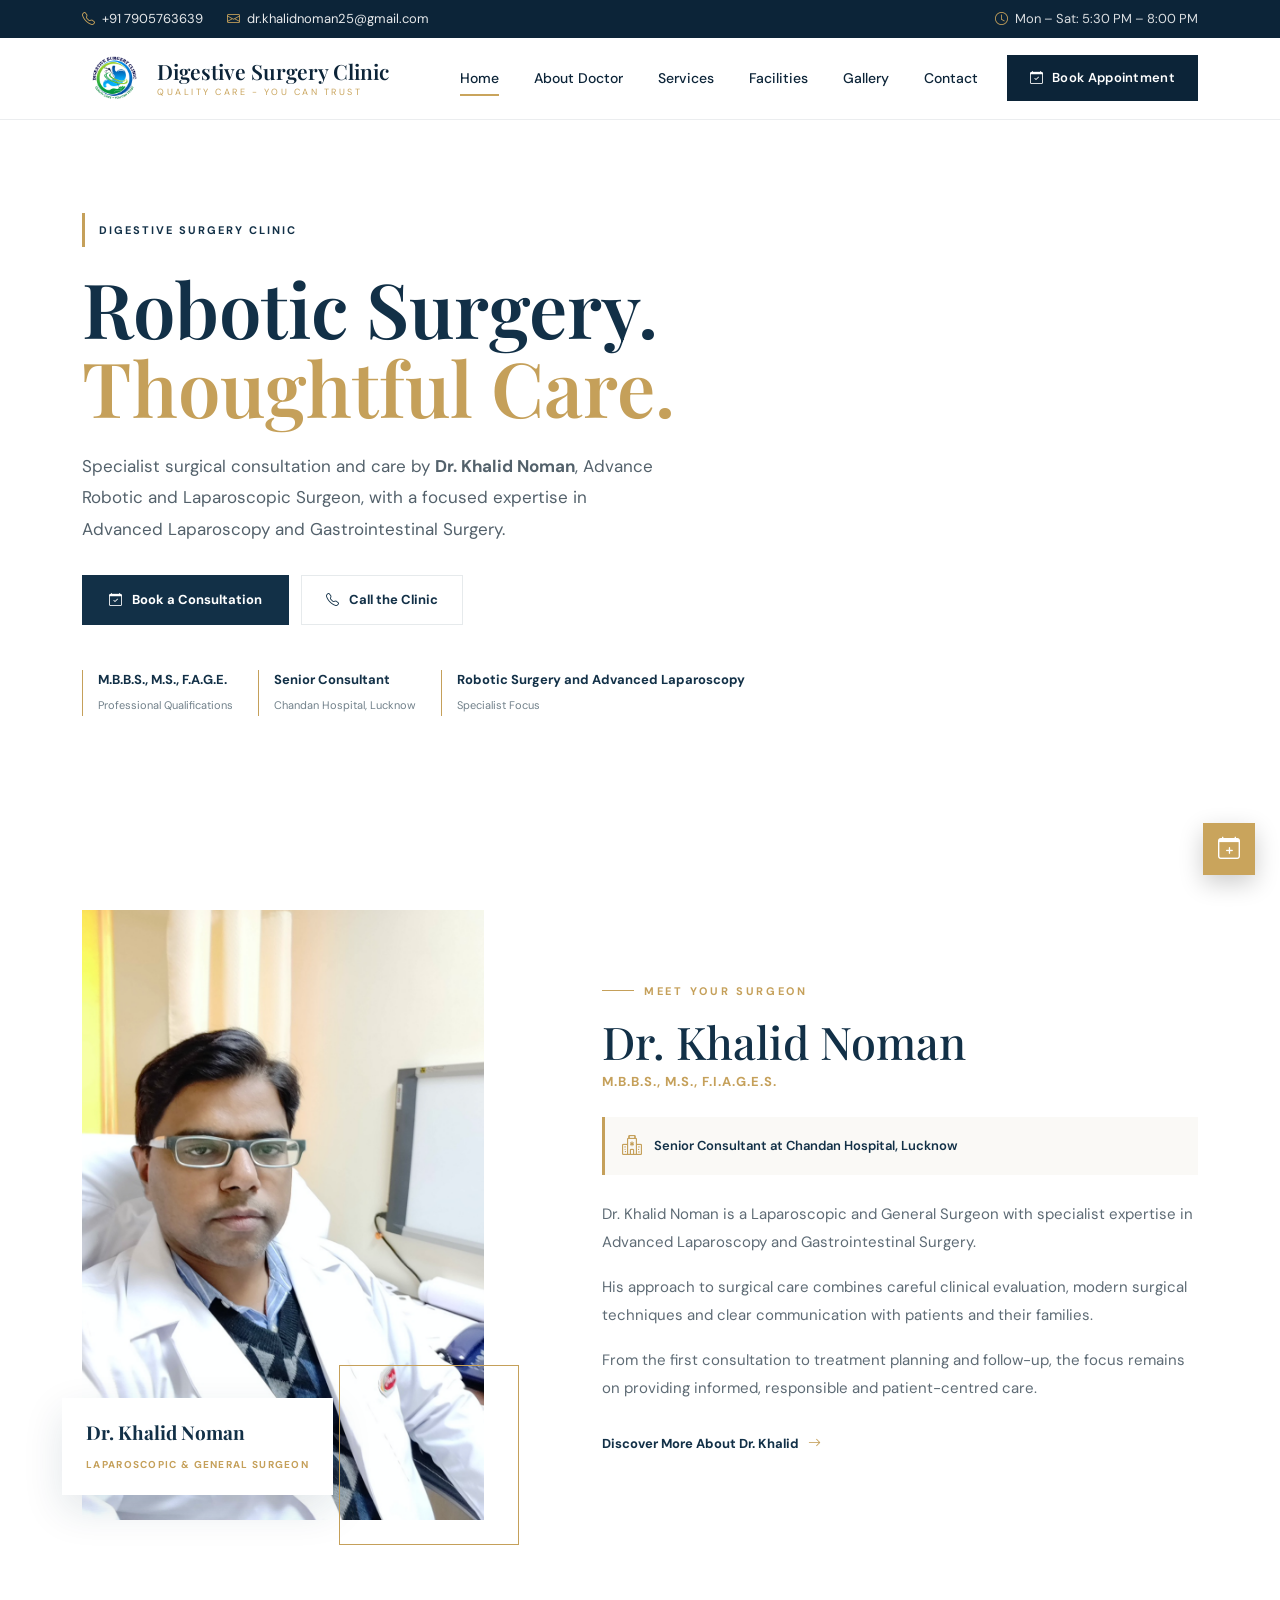
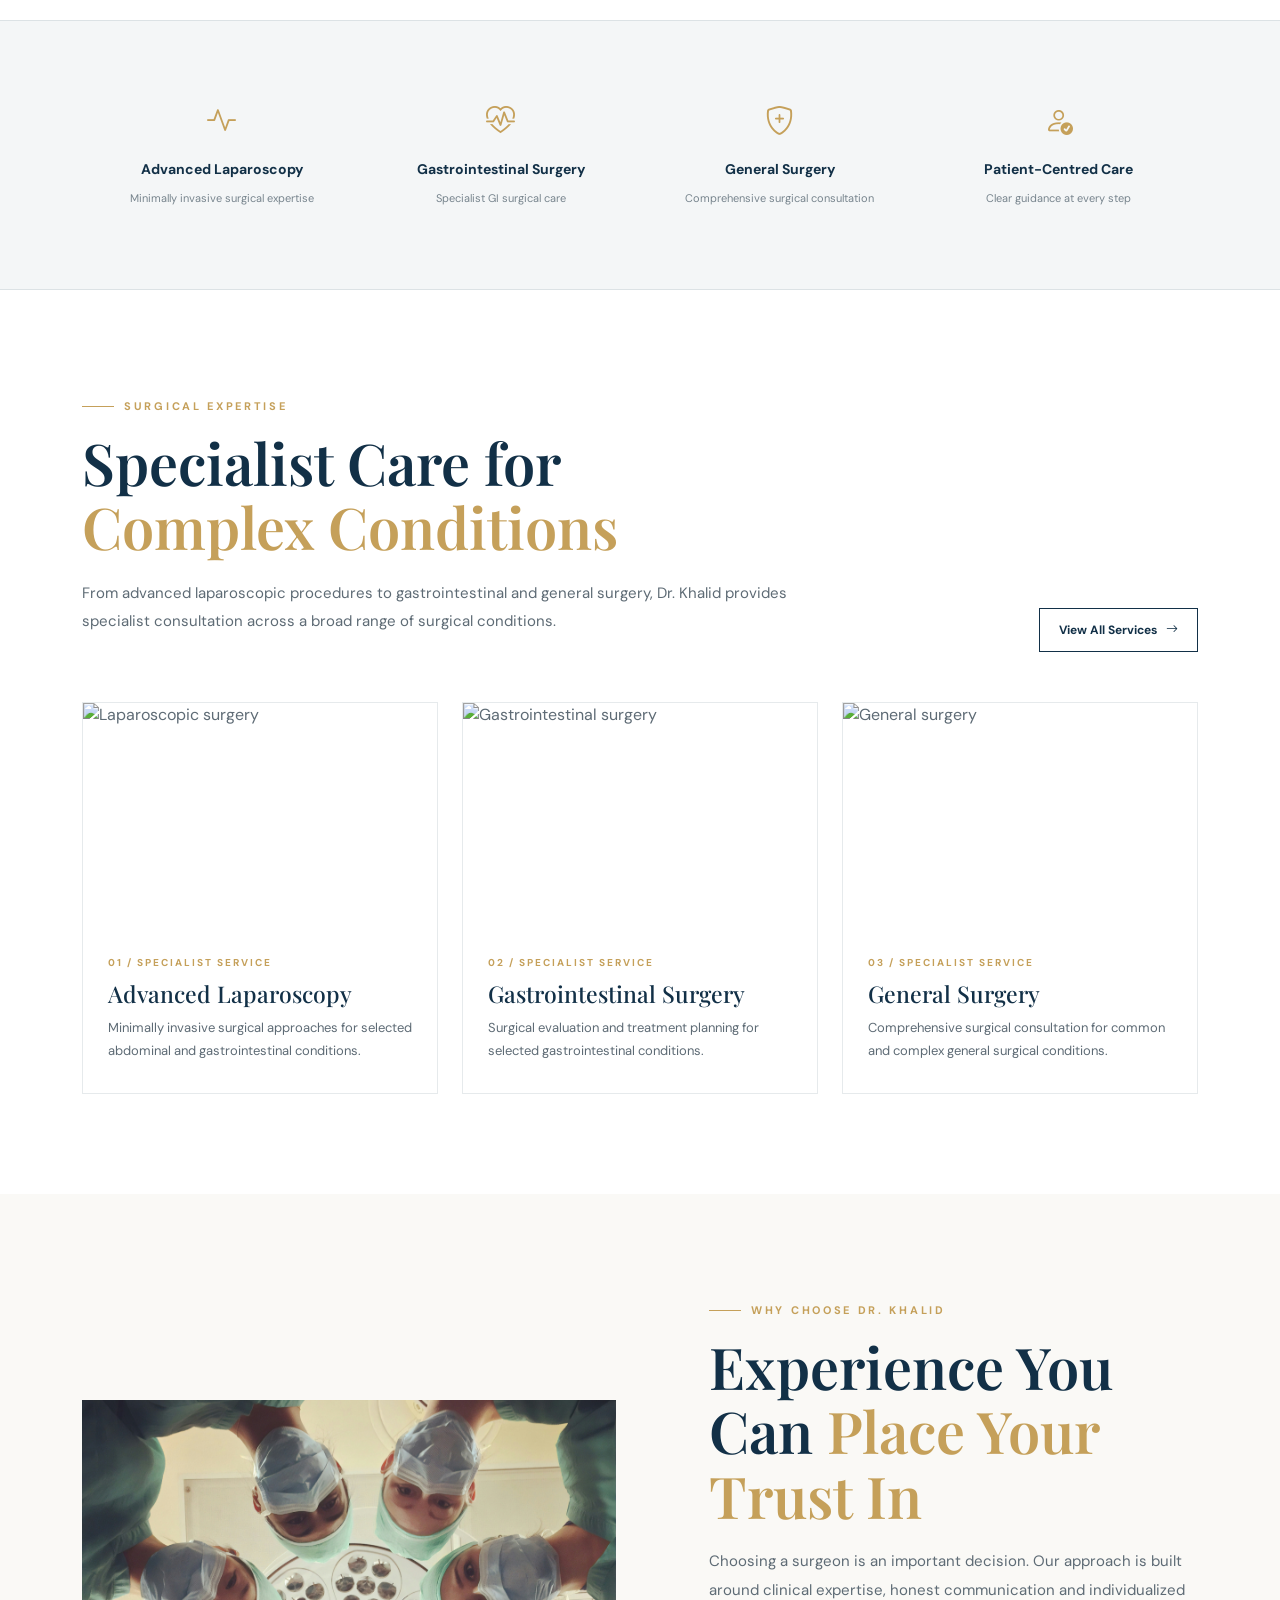
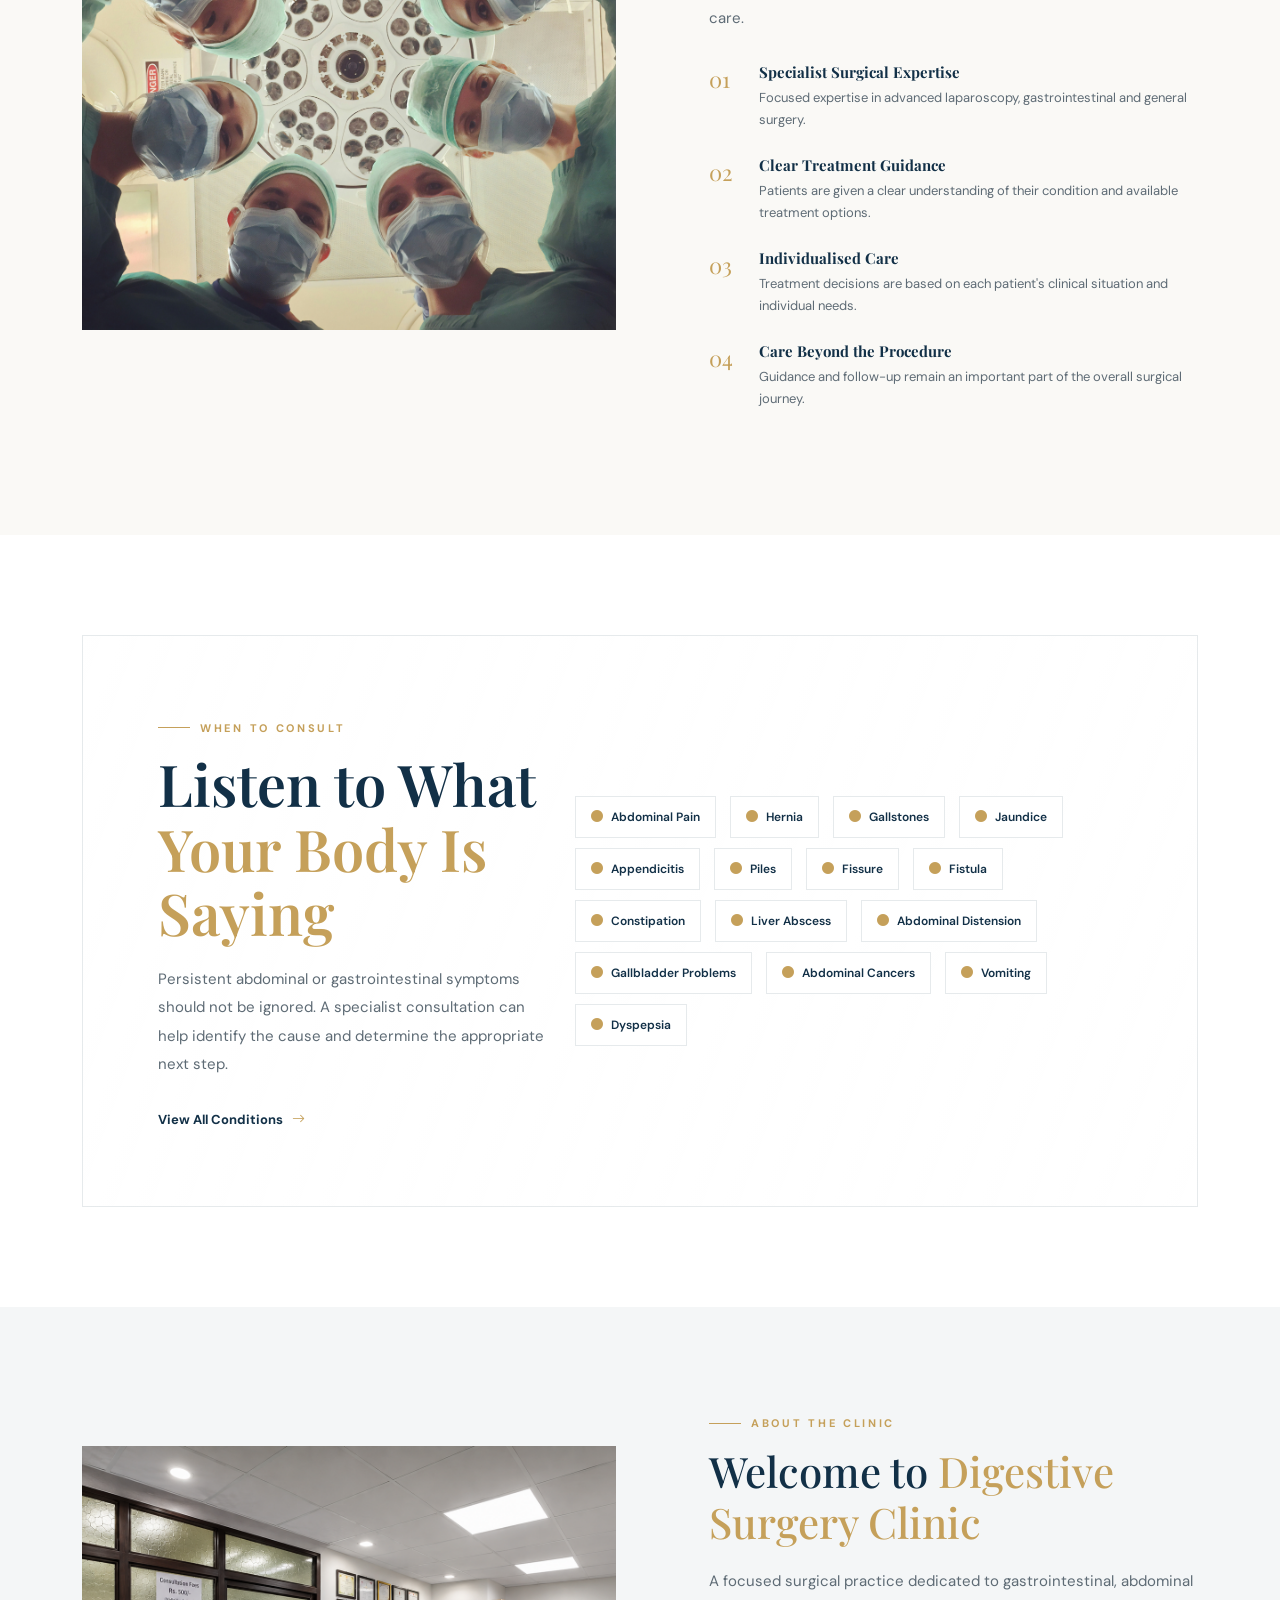
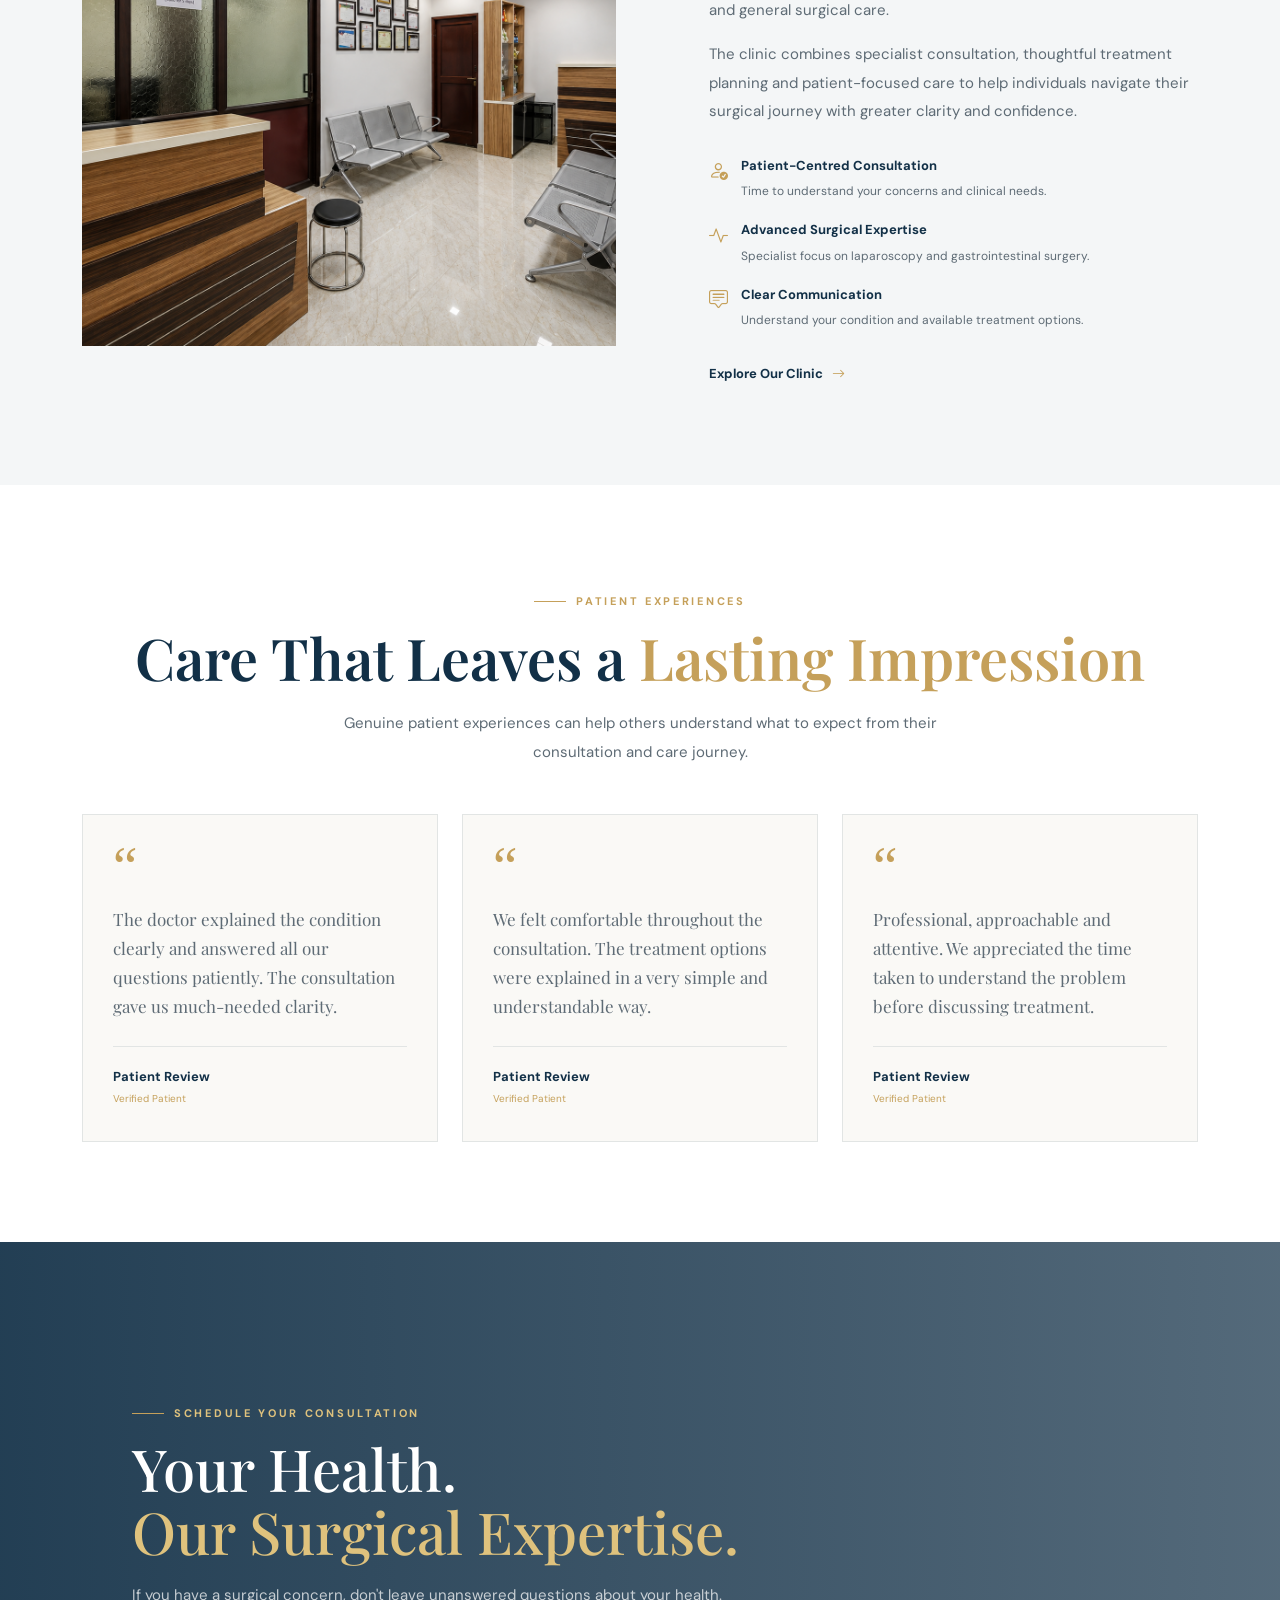
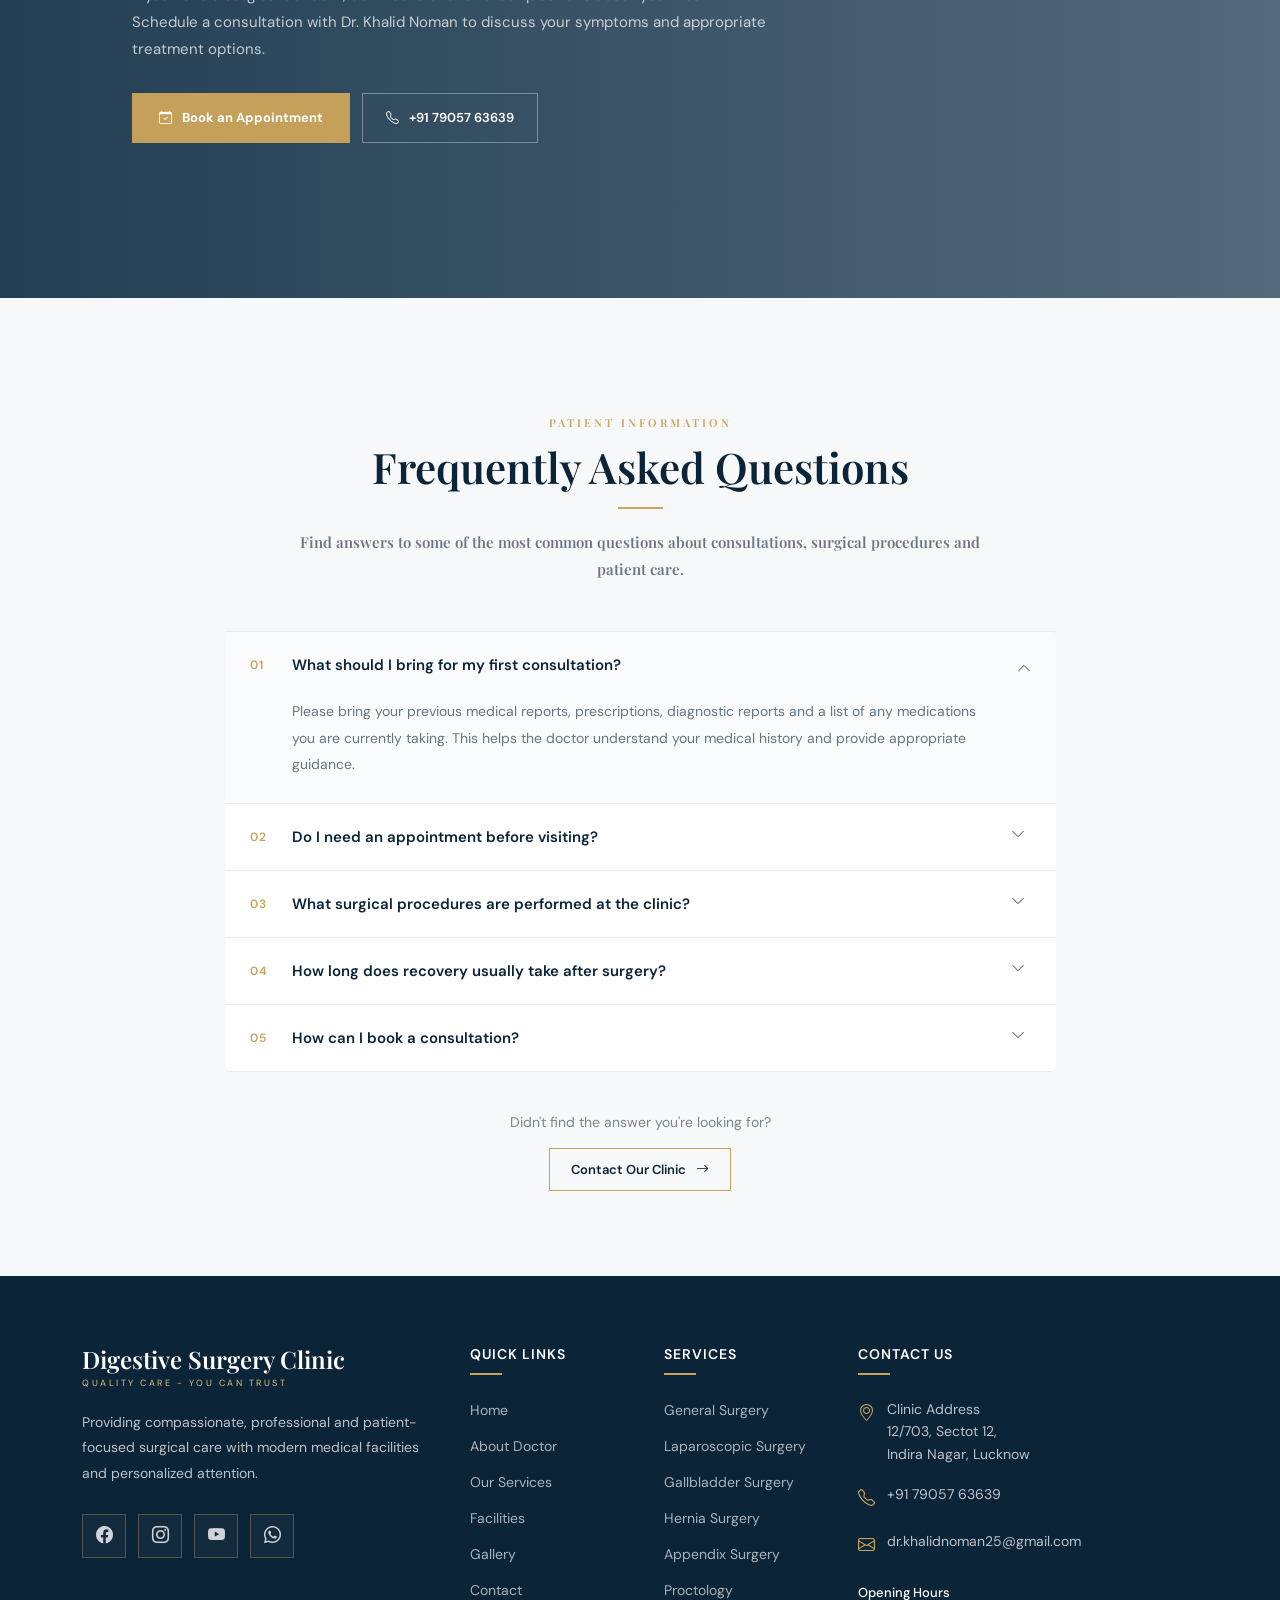
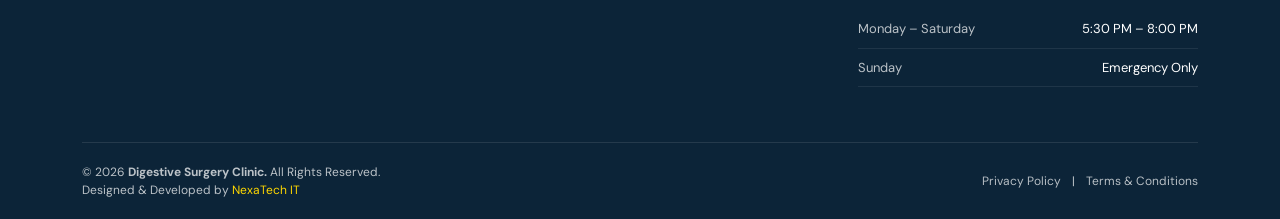
==== commit 5710c2c5: "kk" ====
--- a/index.html
+++ b/index.html
@@ -136,7 +136,7 @@
                     </span>
 
                     <span class="brand-subtitle">
-                        Laparoscopic and Robotic Surgeon in Lucknow
+                        QUALITY CARE - YOU CAN TRUST
                     </span>
 
                 </div>
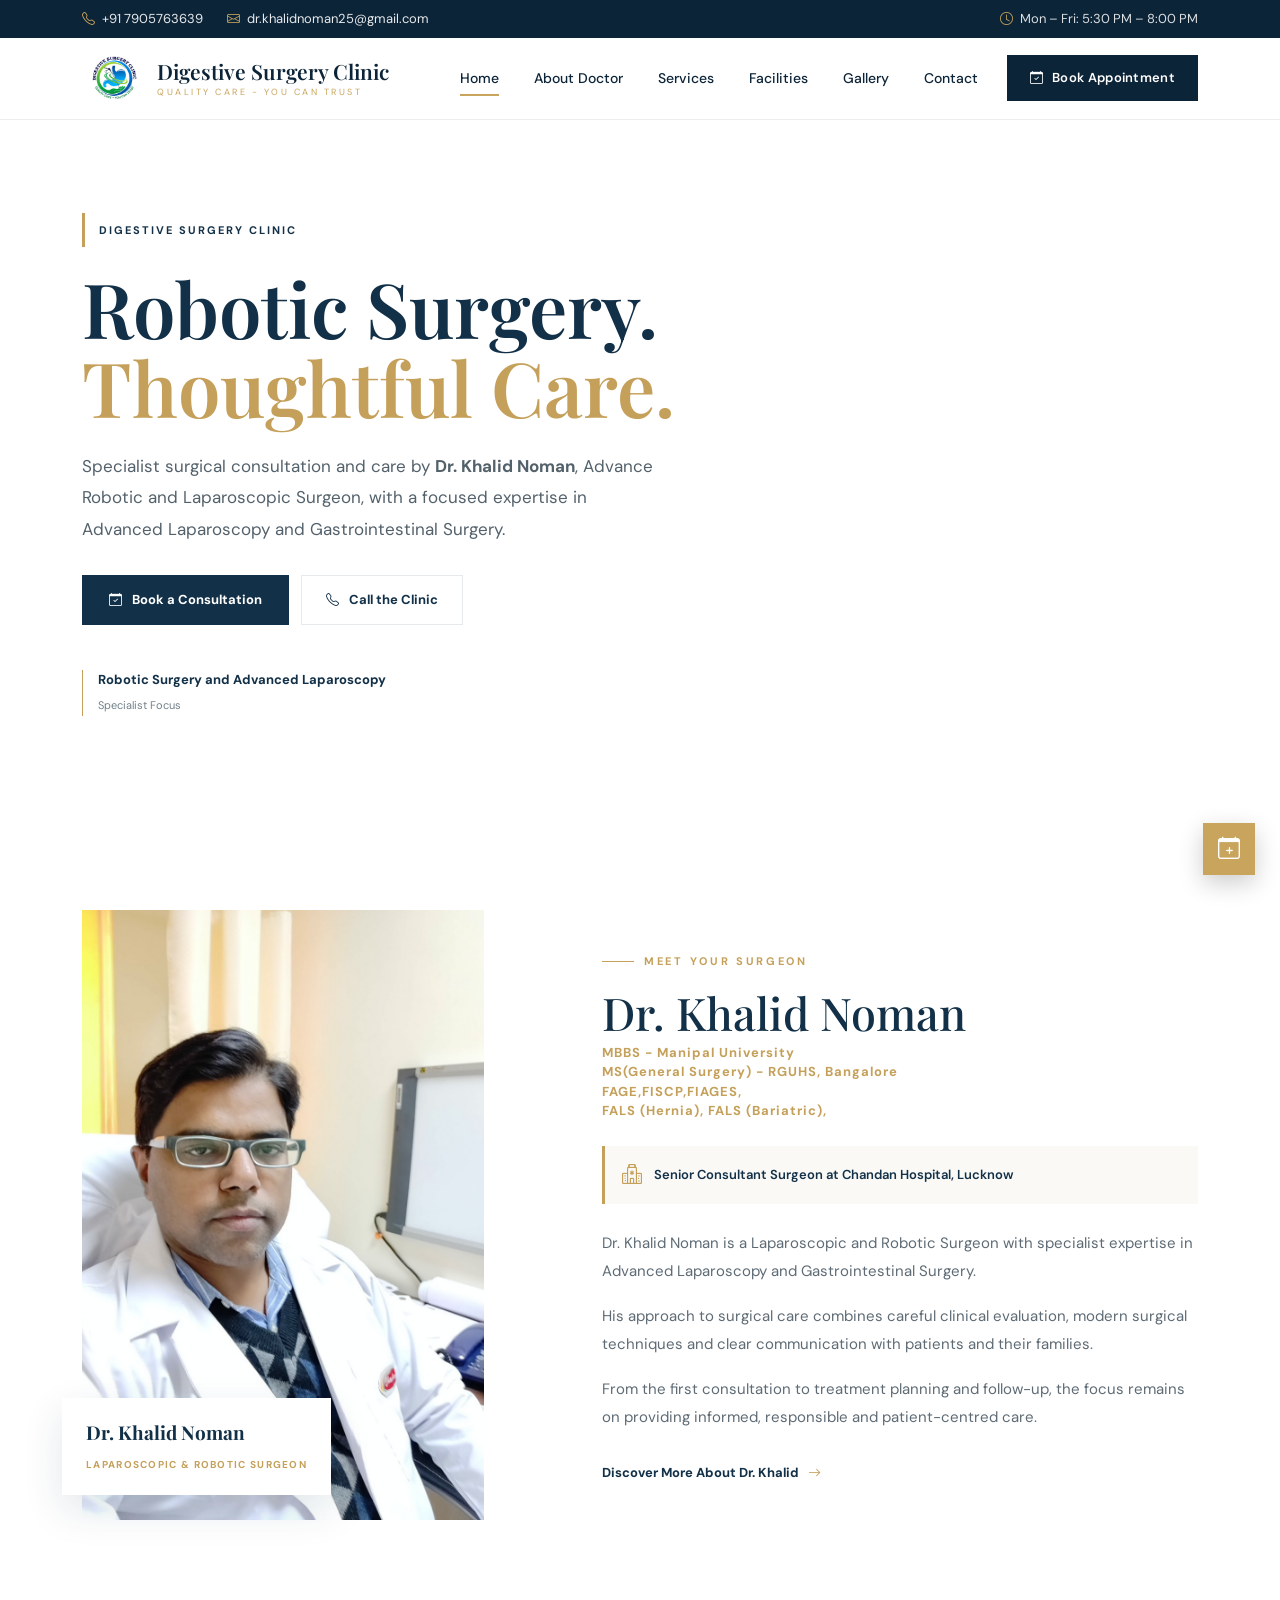
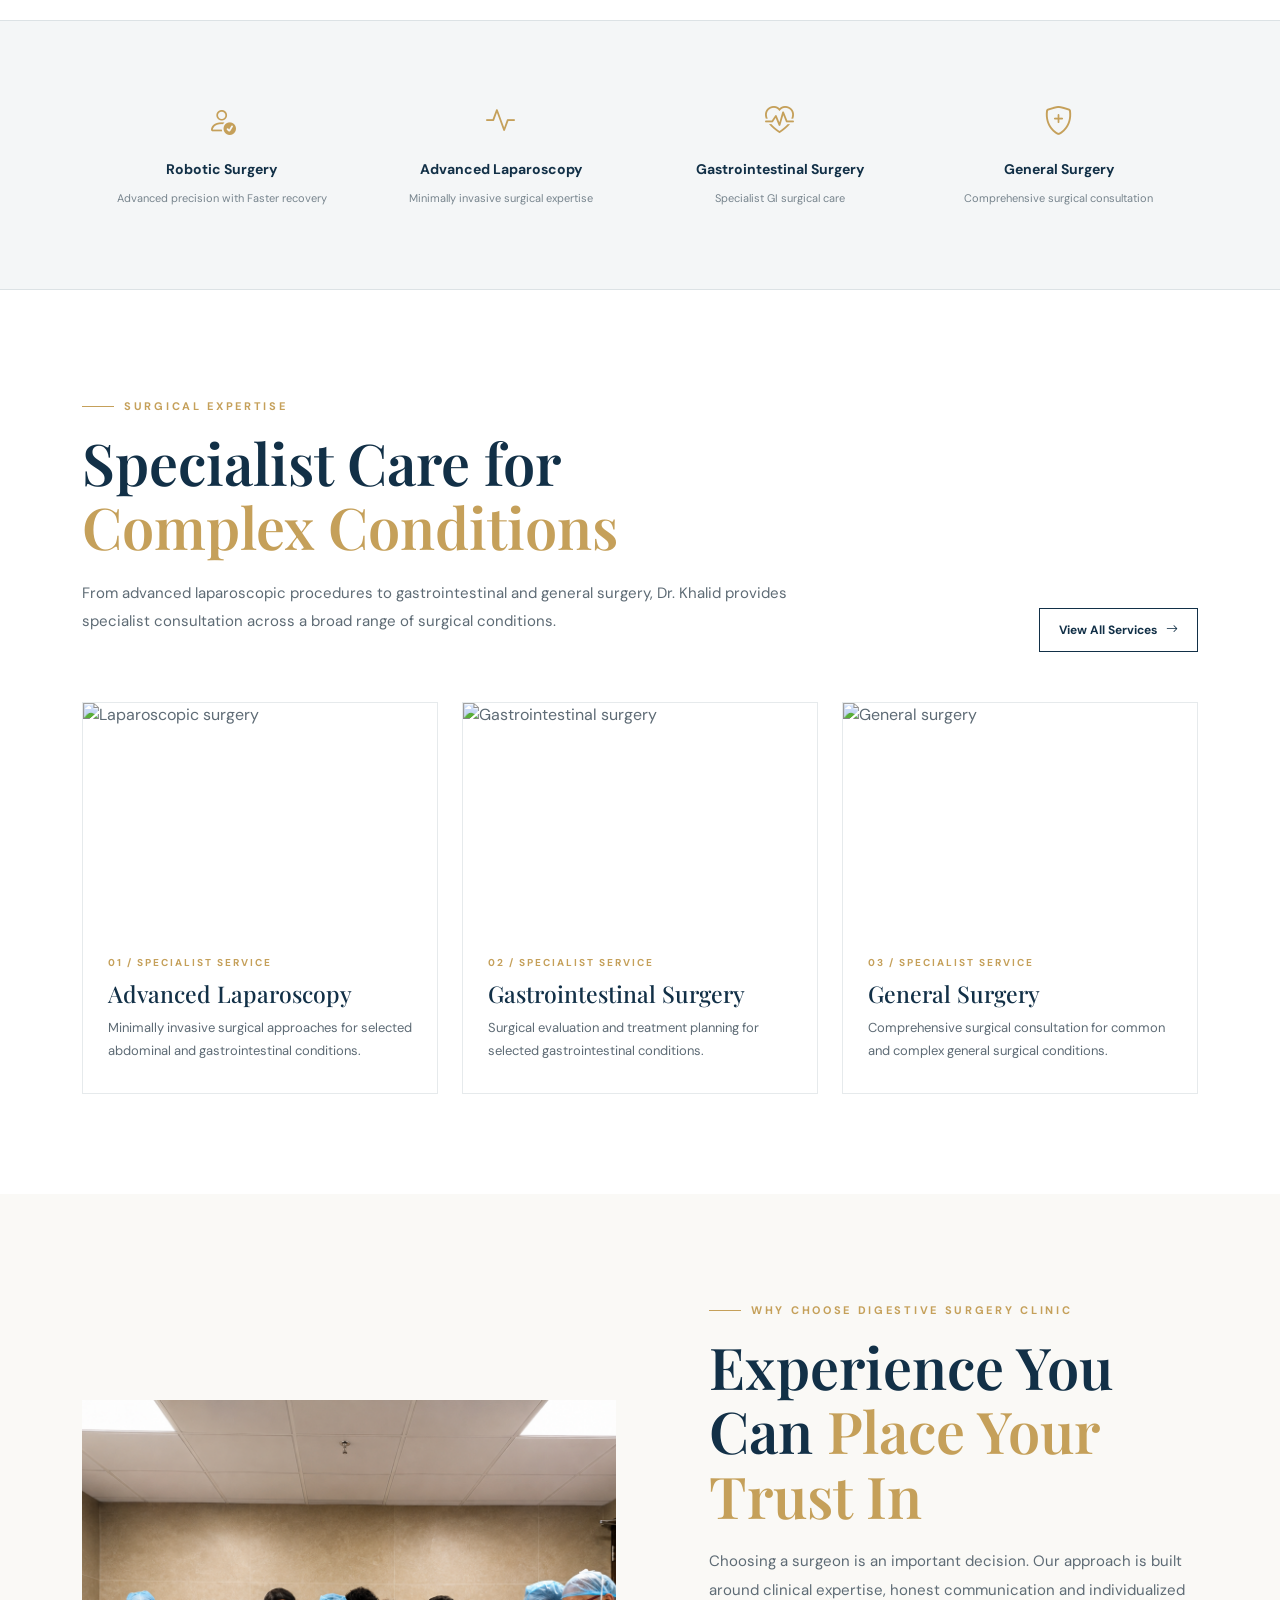
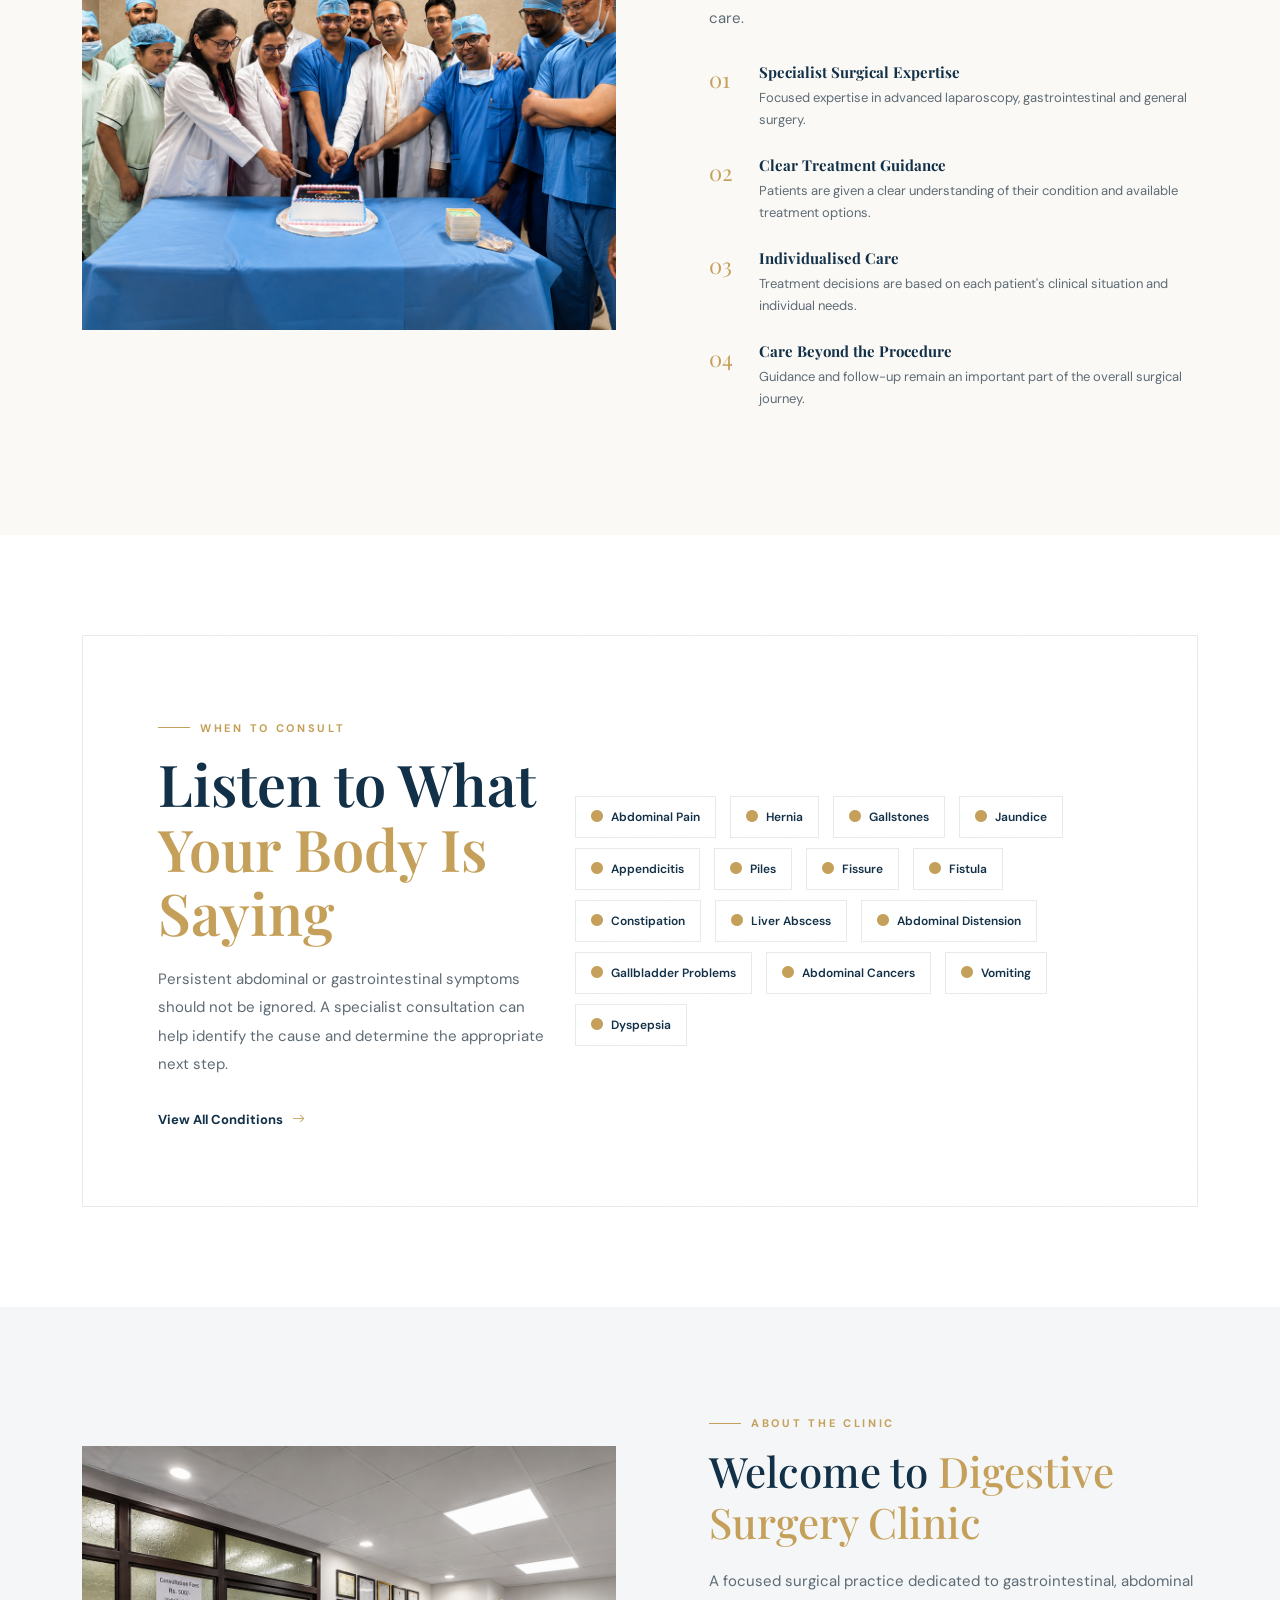
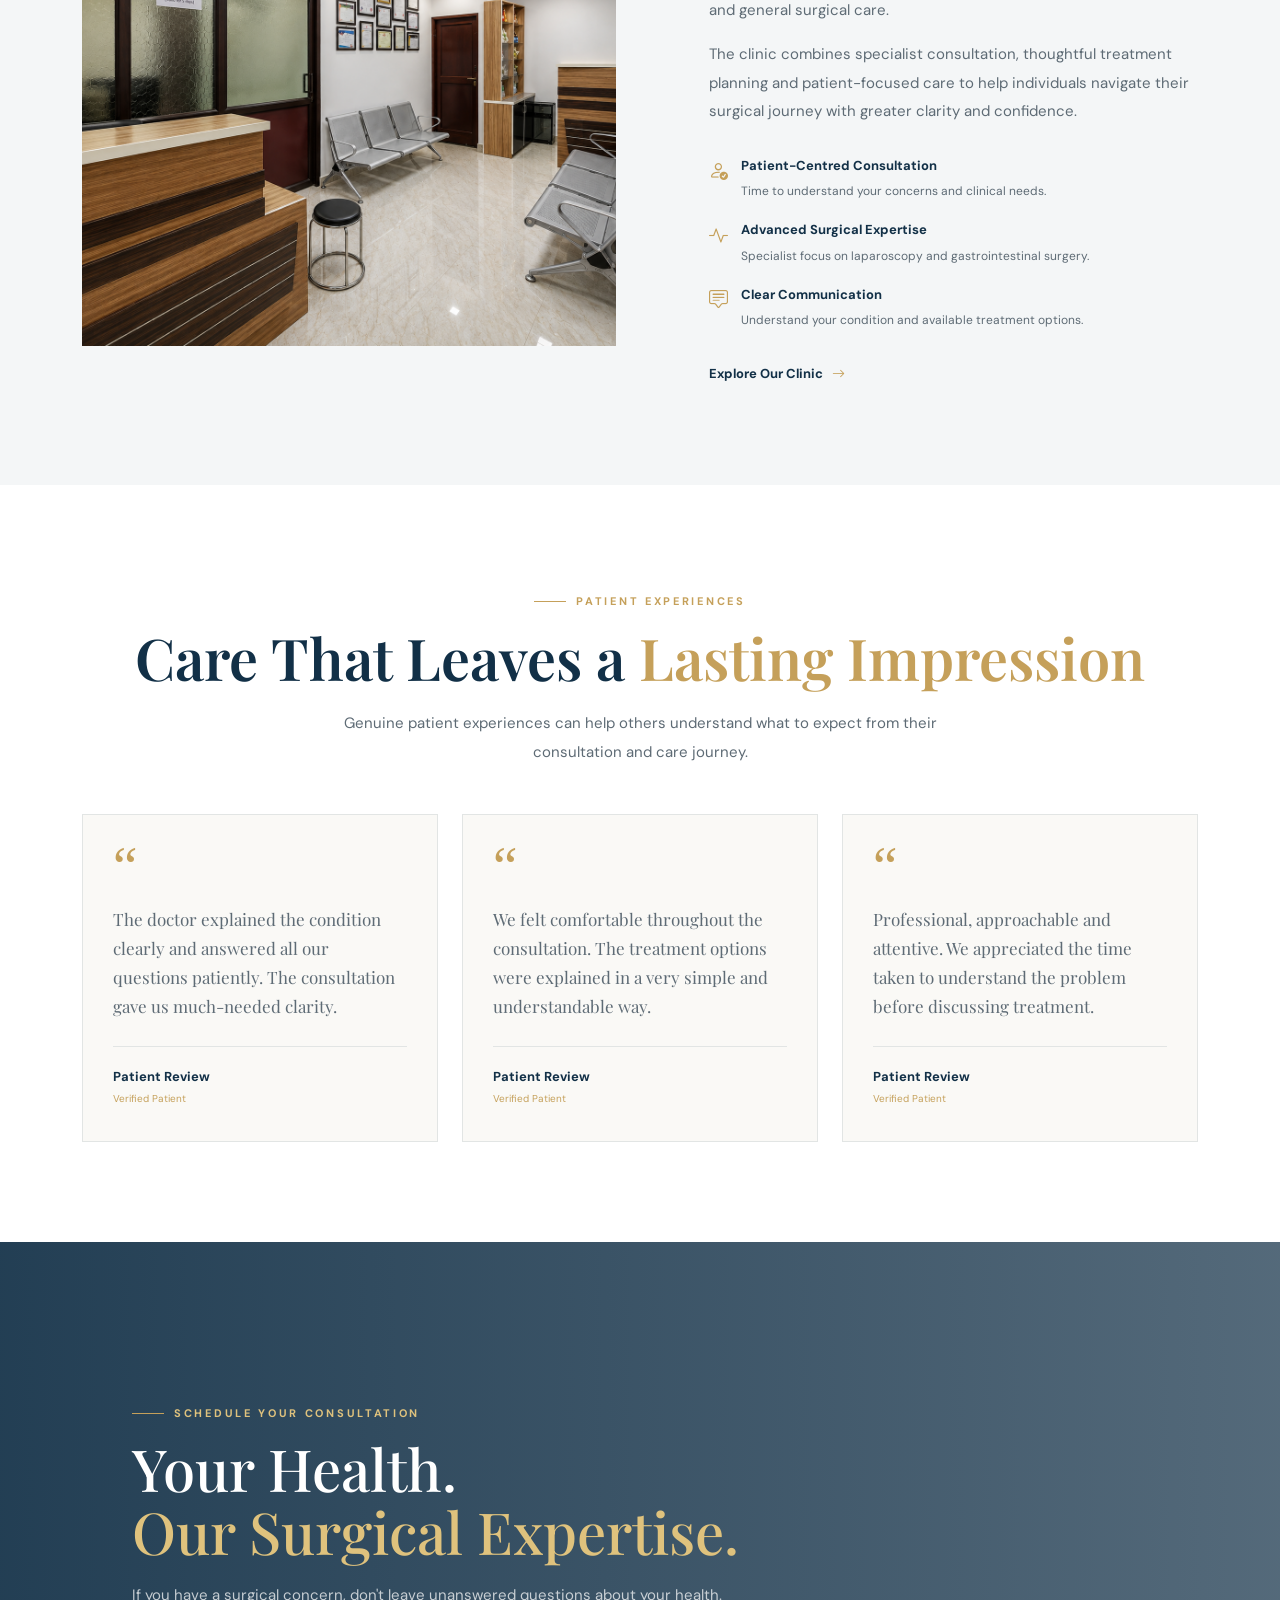
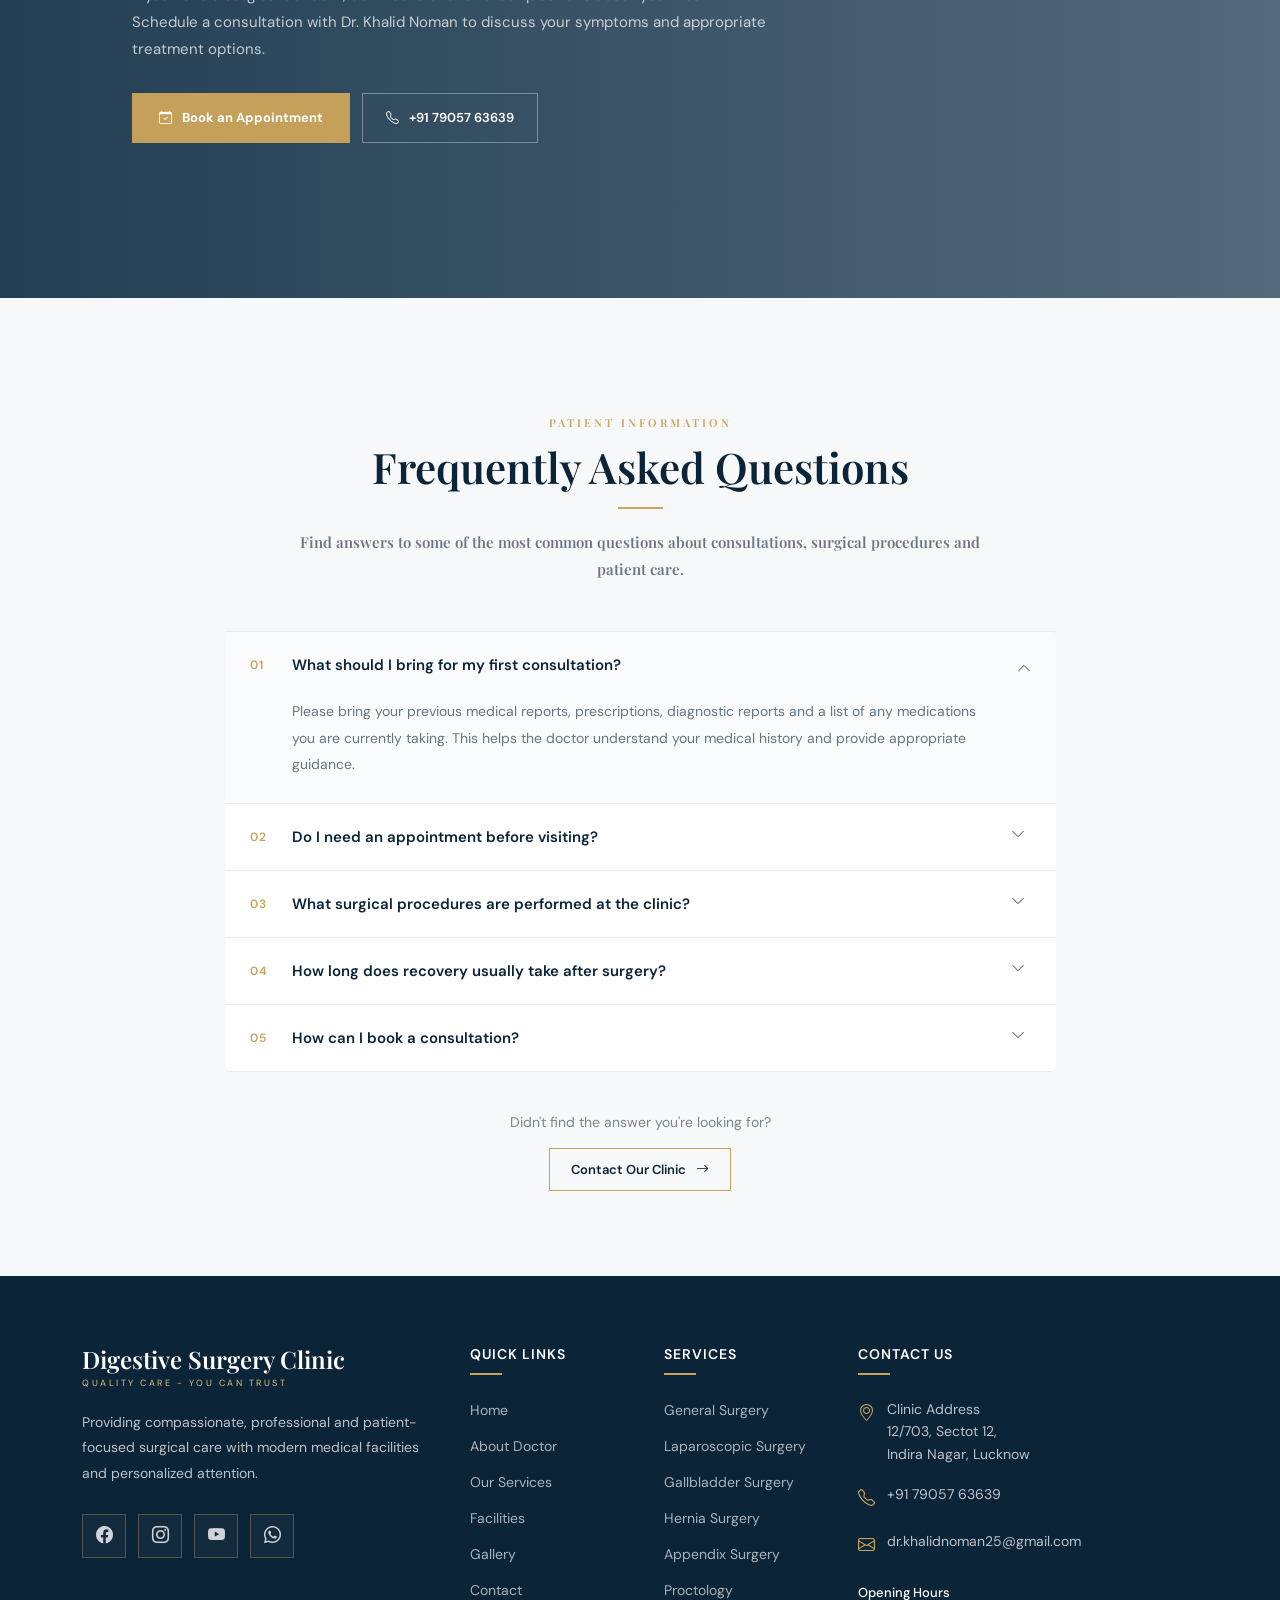
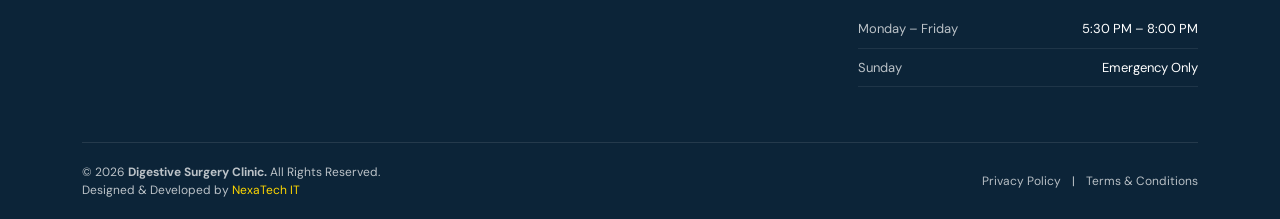
==== commit 8983f64d: "hh" ====
--- a/index.html
+++ b/index.html
@@ -101,7 +101,7 @@
 
             <div class="top-item">
                 <i class="bi bi-clock"></i>
-                Mon – Sat: 5:30 PM – 8:00 PM
+                Mon – Fri: 5:30 PM – 8:00 PM
             </div>
 
         </div>
@@ -322,7 +322,7 @@
 
                 <div class="hero-credentials">
 
-                    <div class="hero-credential">
+                    <!-- <div class="hero-credential">
 
                         <strong>
                             M.B.B.S., M.S., F.A.G.E.
@@ -345,7 +345,7 @@
                             Chandan Hospital, Lucknow
                         </span>
 
-                    </div>
+                    </div> -->
 
 
                     <div class="hero-credential">
@@ -400,7 +400,7 @@
                             alt="Dr. Khalid Noman"
                             class="doctor-home-image">
 
-                        <div class="doctor-image-accent"></div>
+                        <!-- <div class="doctor-image-accent"></div> -->
 
                         <div class="doctor-home-badge">
 
@@ -409,7 +409,7 @@
                             </strong>
 
                             <span>
-                                Laparoscopic & General Surgeon
+                                Laparoscopic & Robotic Surgeon
                             </span>
 
                         </div>
@@ -434,7 +434,9 @@
                         </h2>
 
                         <div class="doctor-home-degree">
-                            M.B.B.S., M.S., F.I.A.G.E.S.
+                            MBBS - Manipal University<br> MS(General Surgery) - RGUHS, Bangalore<br>
+                            FAGE,FISCP,FIAGES,<br> FALS (Hernia), FALS (Bariatric), 
+
                         </div>
 
 
@@ -443,7 +445,7 @@
                             <i class="bi bi-hospital"></i>
 
                             <span>
-                                Senior Consultant at Chandan Hospital,
+                                Senior Consultant Surgeon at Chandan Hospital,
                                 Lucknow
                             </span>
 
@@ -453,7 +455,7 @@
                         <p class="home-text">
 
                             Dr. Khalid Noman is a Laparoscopic and
-                            General Surgeon with specialist expertise
+                            Robotic Surgeon with specialist expertise
                             in Advanced Laparoscopy and Gastrointestinal
                             Surgery.
 
@@ -514,6 +516,24 @@
 
                     <div class="speciality-item">
 
+                        <i class="bi bi-person-check"></i>
+
+                        <strong>
+                            Robotic Surgery
+                        </strong>
+
+                        <span>
+                            Advanced precision with Faster recovery
+                        </span>
+
+                    </div>
+
+                </div>
+
+                <div class="col-md-6 col-lg-3">
+
+                    <div class="speciality-item">
+
                         <i class="bi bi-activity"></i>
 
                         <strong>
@@ -565,26 +585,6 @@
                     </div>
 
                 </div>
-
-
-                <div class="col-md-6 col-lg-3">
-
-                    <div class="speciality-item">
-
-                        <i class="bi bi-person-check"></i>
-
-                        <strong>
-                            Patient-Centred Care
-                        </strong>
-
-                        <span>
-                            Clear guidance at every step
-                        </span>
-
-                    </div>
-
-                </div>
-
 
             </div>
 
@@ -767,7 +767,7 @@
                     -->
 
                     <img
-                        src="assets/images/national-cancer-institute-701-FJcjLAQ-unsplash.jpg"
+                        src="assets/images/team.png"
                         alt="Modern surgical care"
                         class="why-image">
 
@@ -779,7 +779,7 @@
                     <div class="why-content">
 
                         <span class="home-eyebrow">
-                            Why Choose Dr. Khalid
+                            Why Choose Digestive Surgery Clinic
                         </span>
 
                         <h2 class="home-title">
@@ -1926,7 +1926,7 @@
 
                 <div class="hours-row">
 
-                    <span>Monday – Saturday</span>
+                    <span>Monday – Friday</span>
 
                     <span>5:30 PM – 8:00 PM</span>
 
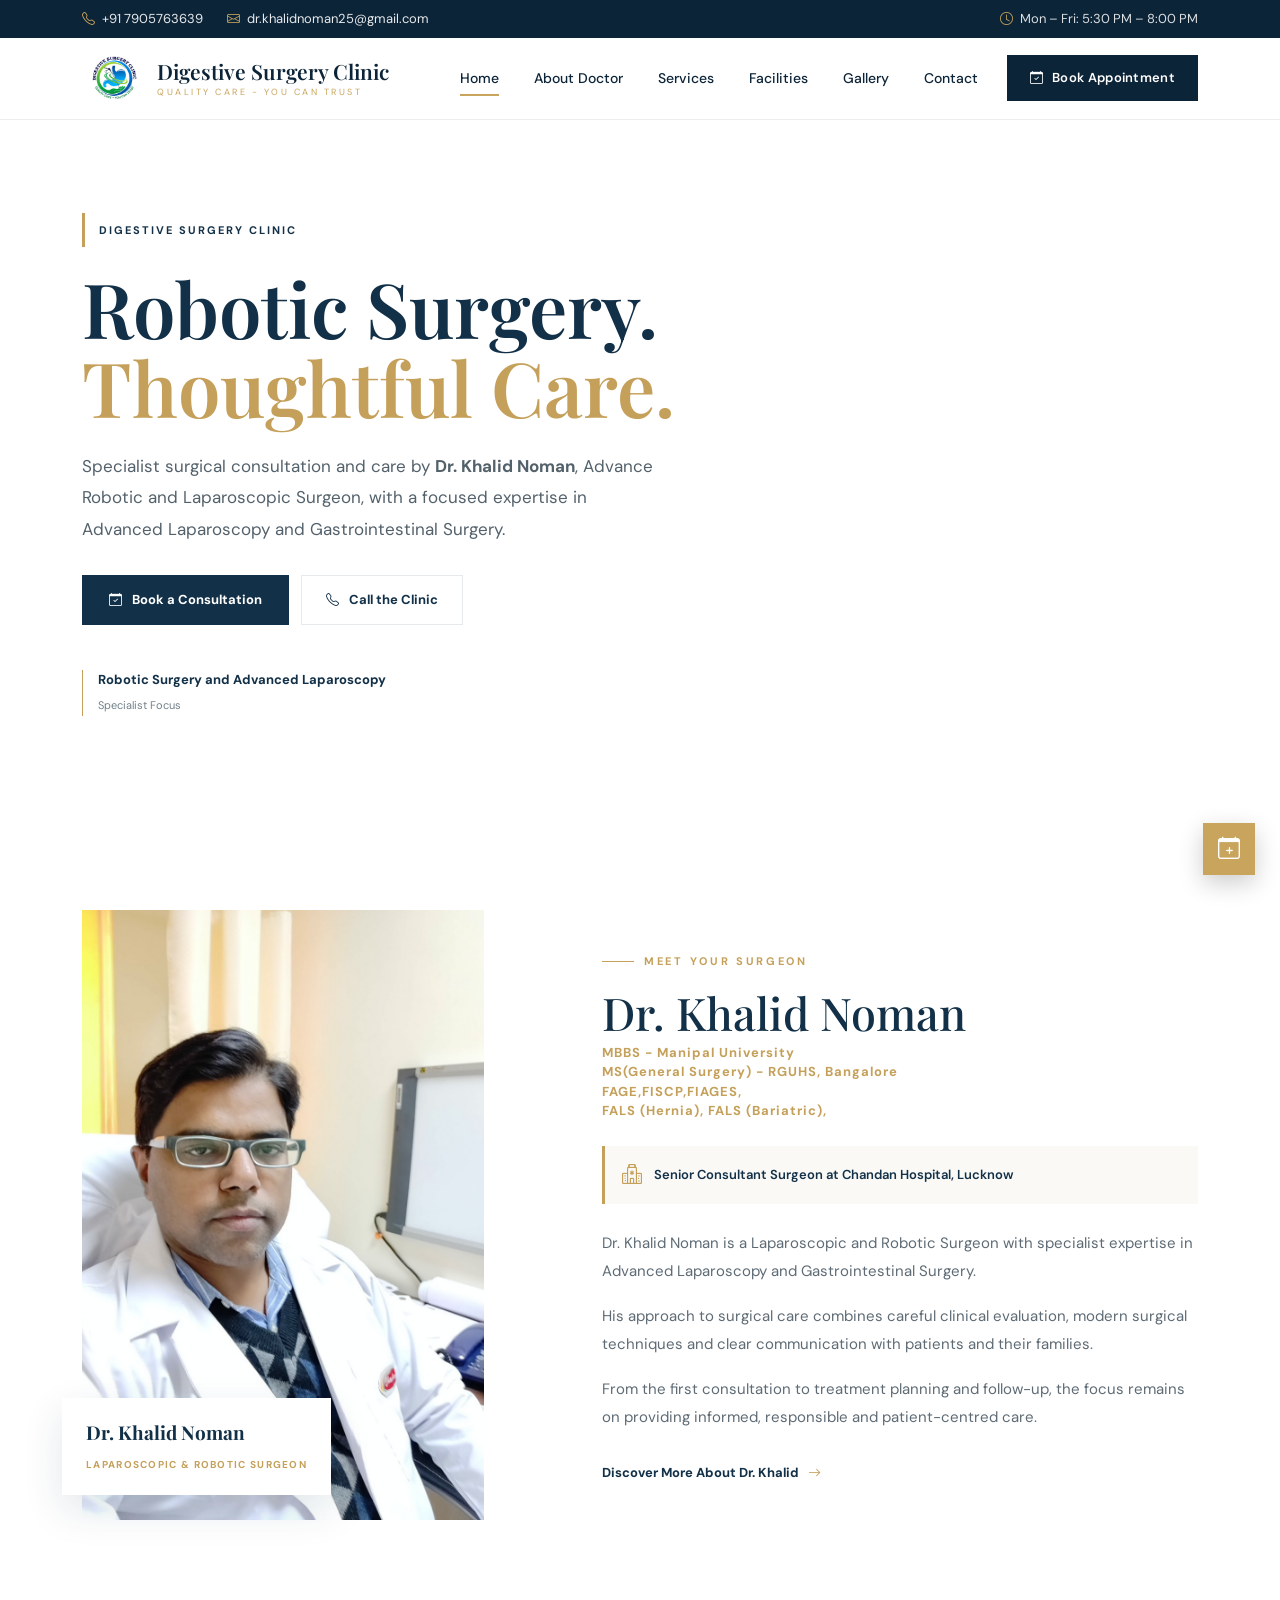
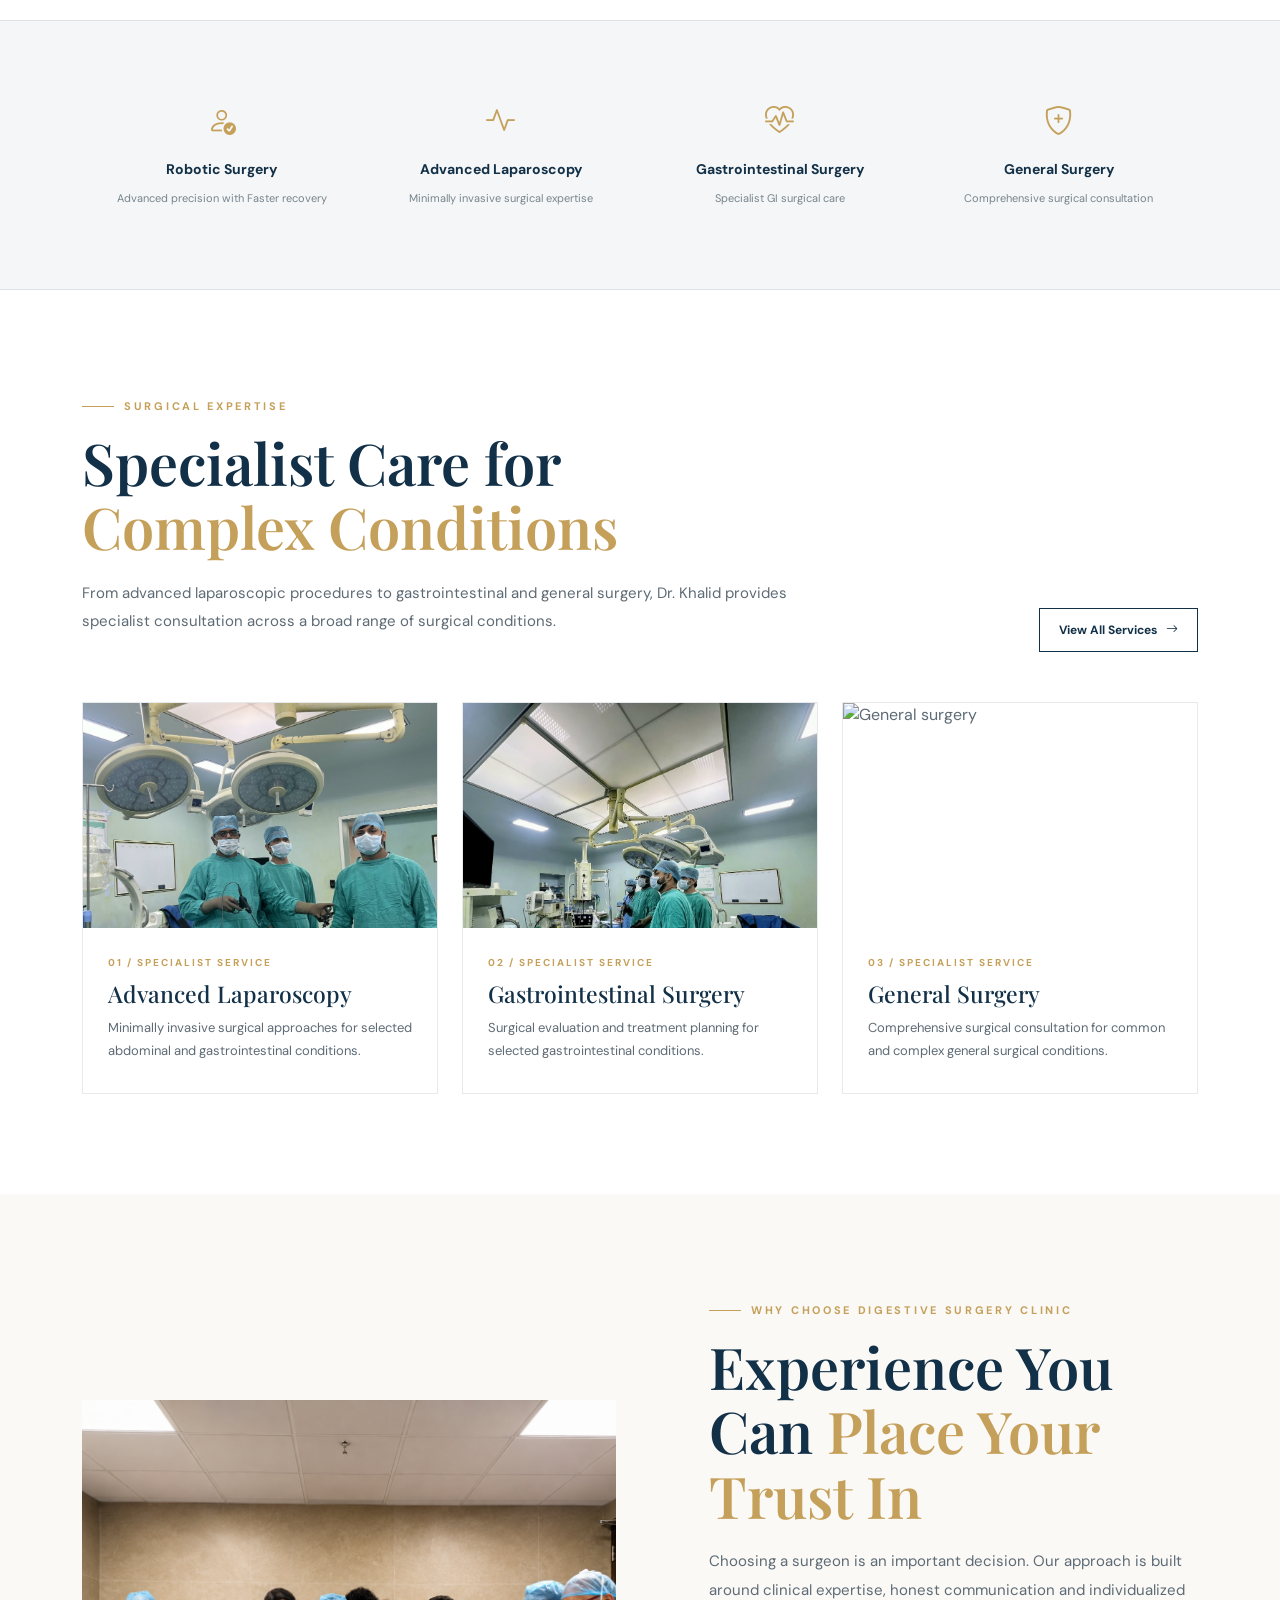
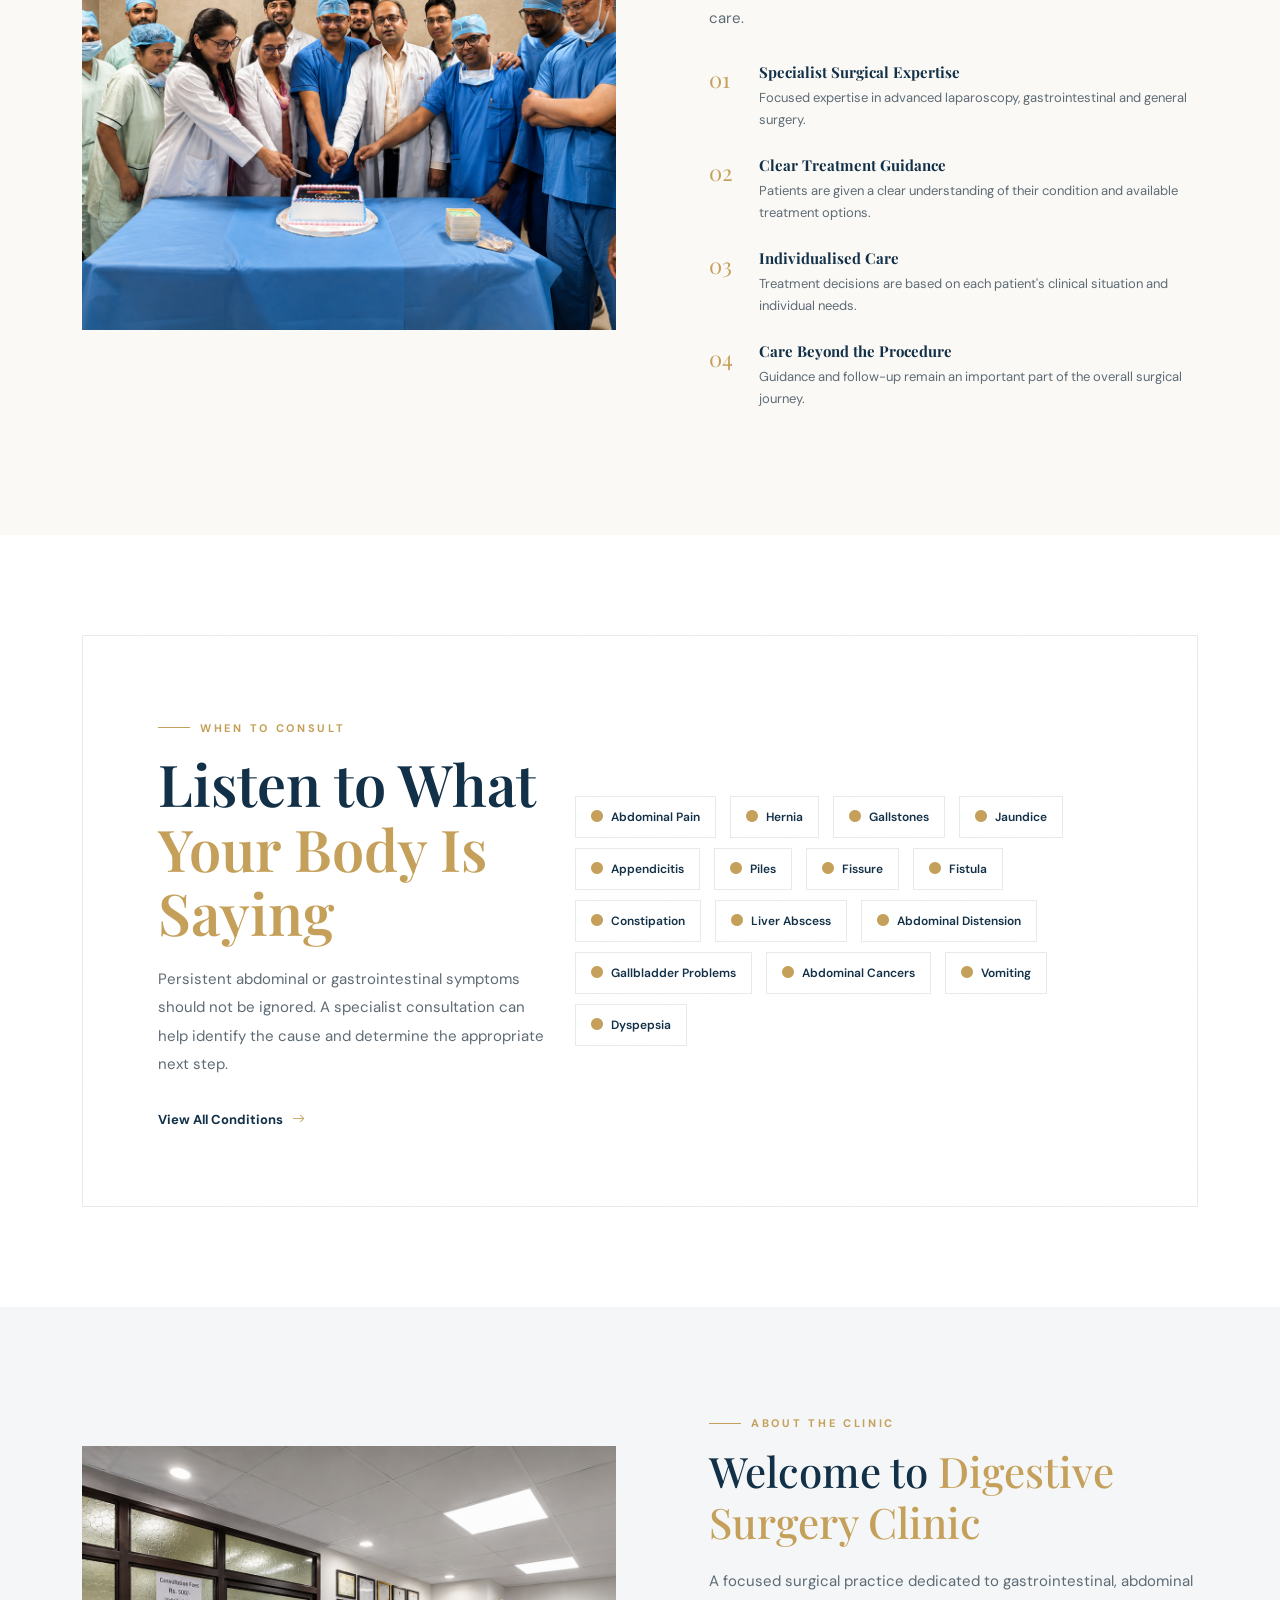
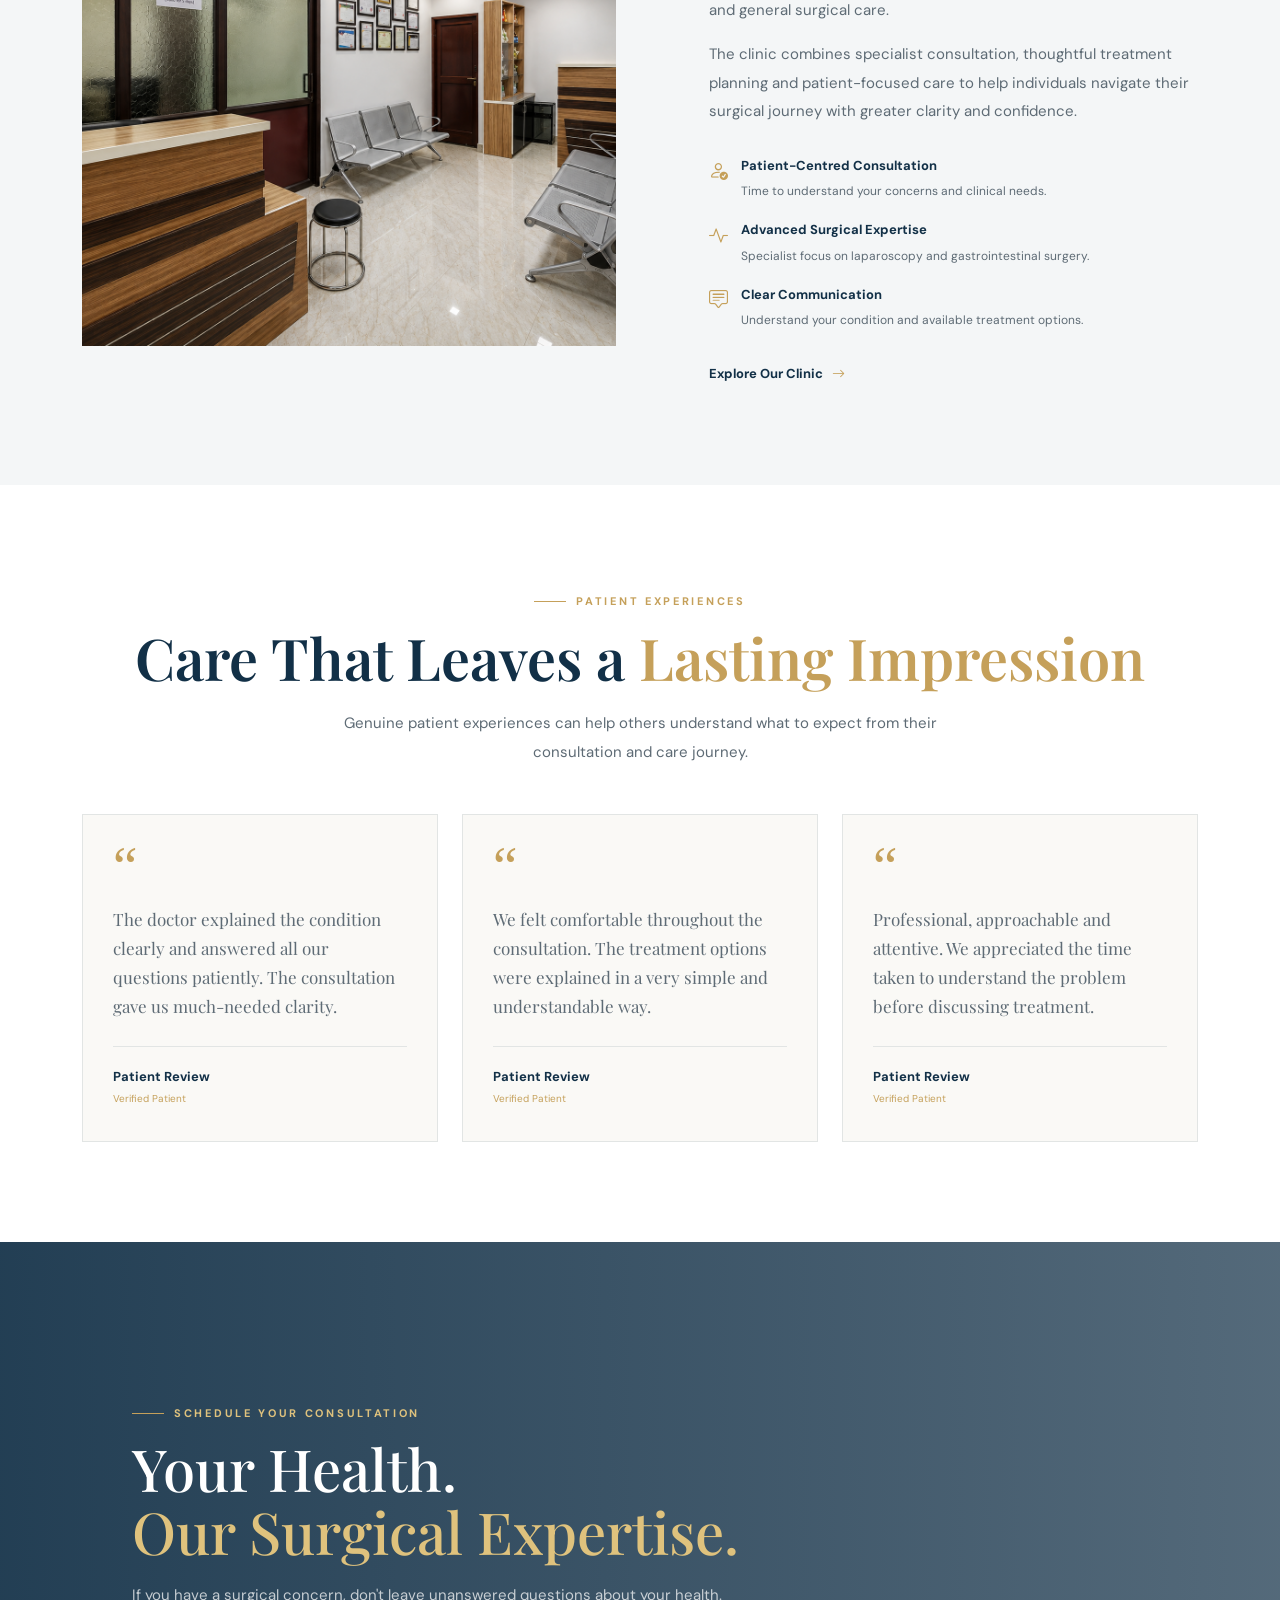
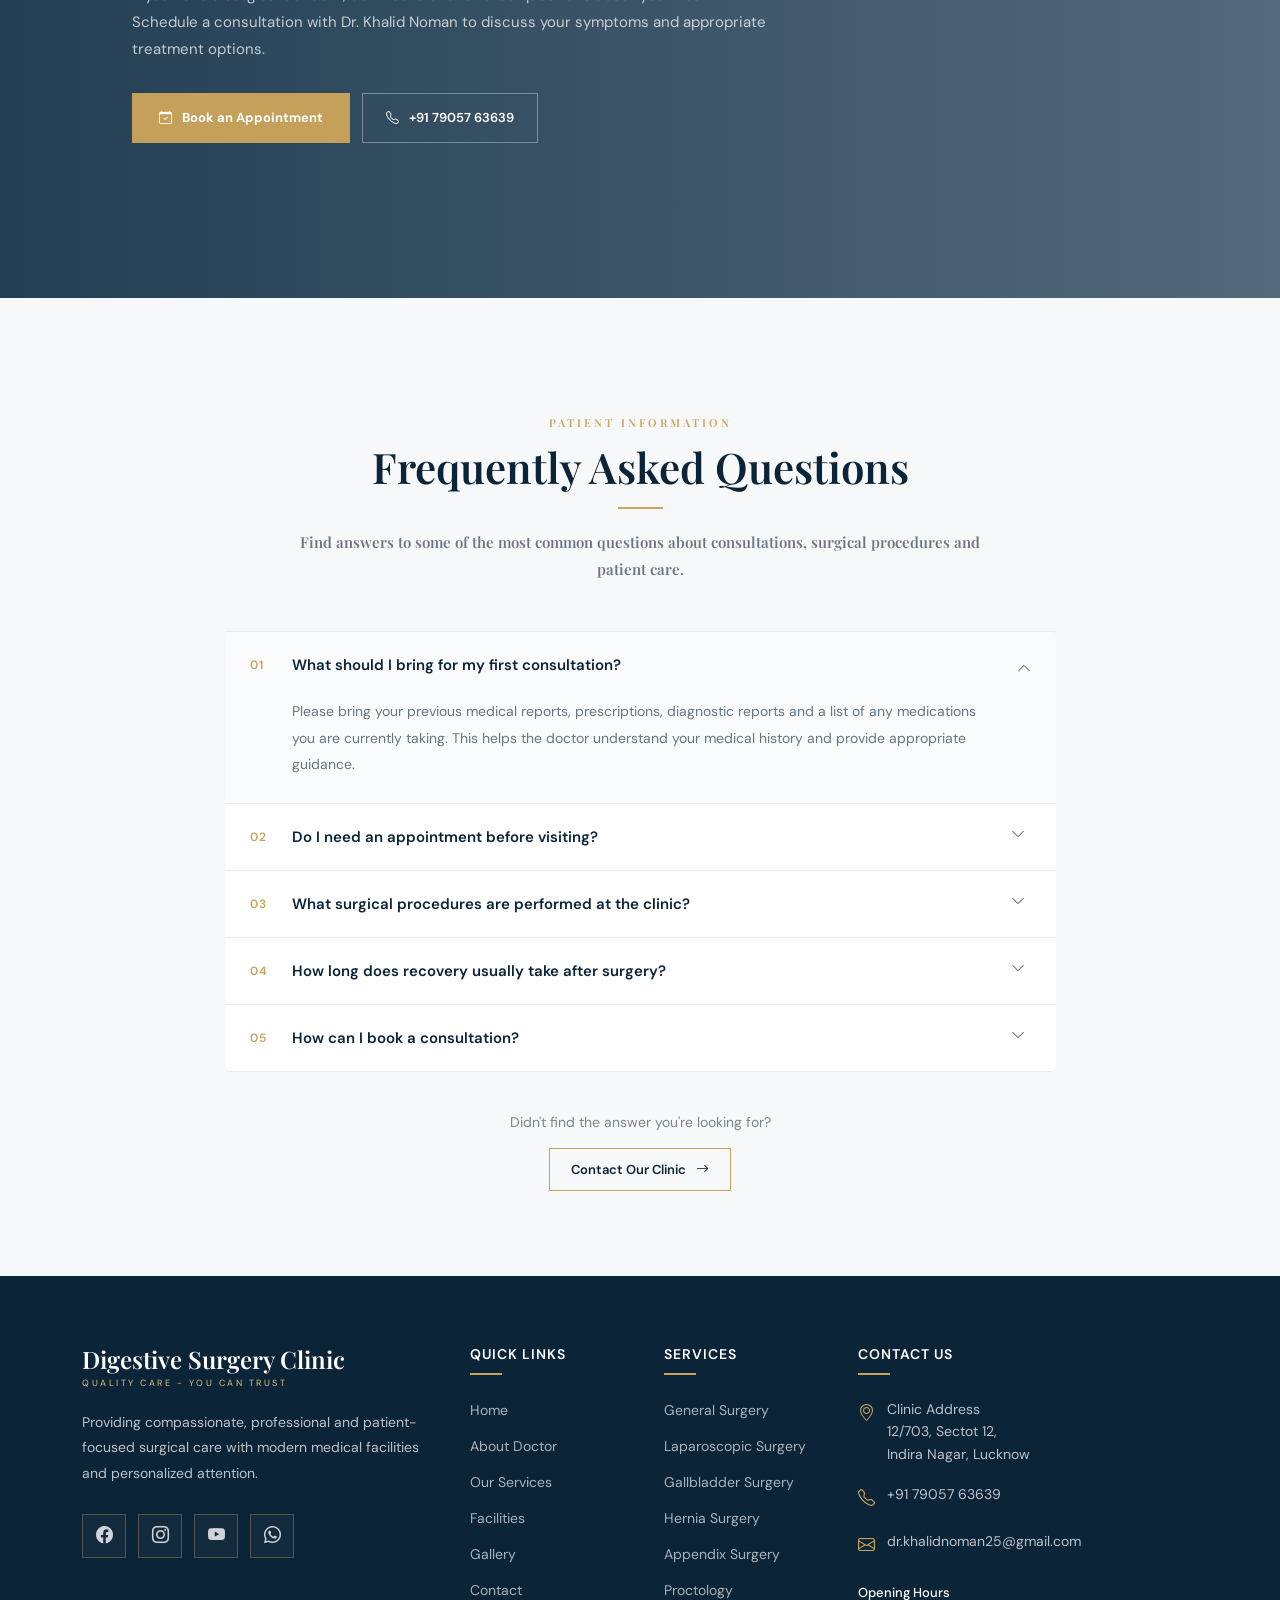
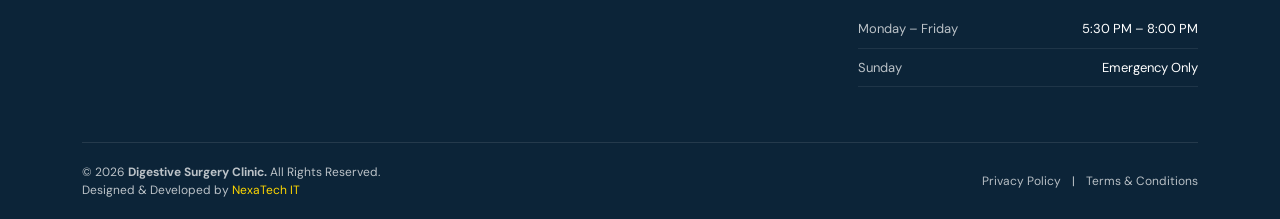
==== commit 93e85476: "jj" ====
--- a/index.html
+++ b/index.html
@@ -648,7 +648,7 @@
                     <div class="service-preview-card">
 
                         <img
-                            src="https://images.unsplash.com/photo-1551076805-e1869033e561?auto=format&fit=crop&w=900&q=85"
+                            src="assets/images/1.jpeg"
                             alt="Laparoscopic surgery"
                             class="service-preview-image">
 
@@ -682,7 +682,7 @@
                     <div class="service-preview-card">
 
                         <img
-                            src="https://images.unsplash.com/photo-1538108149393-fbbd81895907?auto=format&fit=crop&w=900&q=85"
+                            src="assets/images/9.png"
                             alt="Gastrointestinal surgery"
                             class="service-preview-image">
 
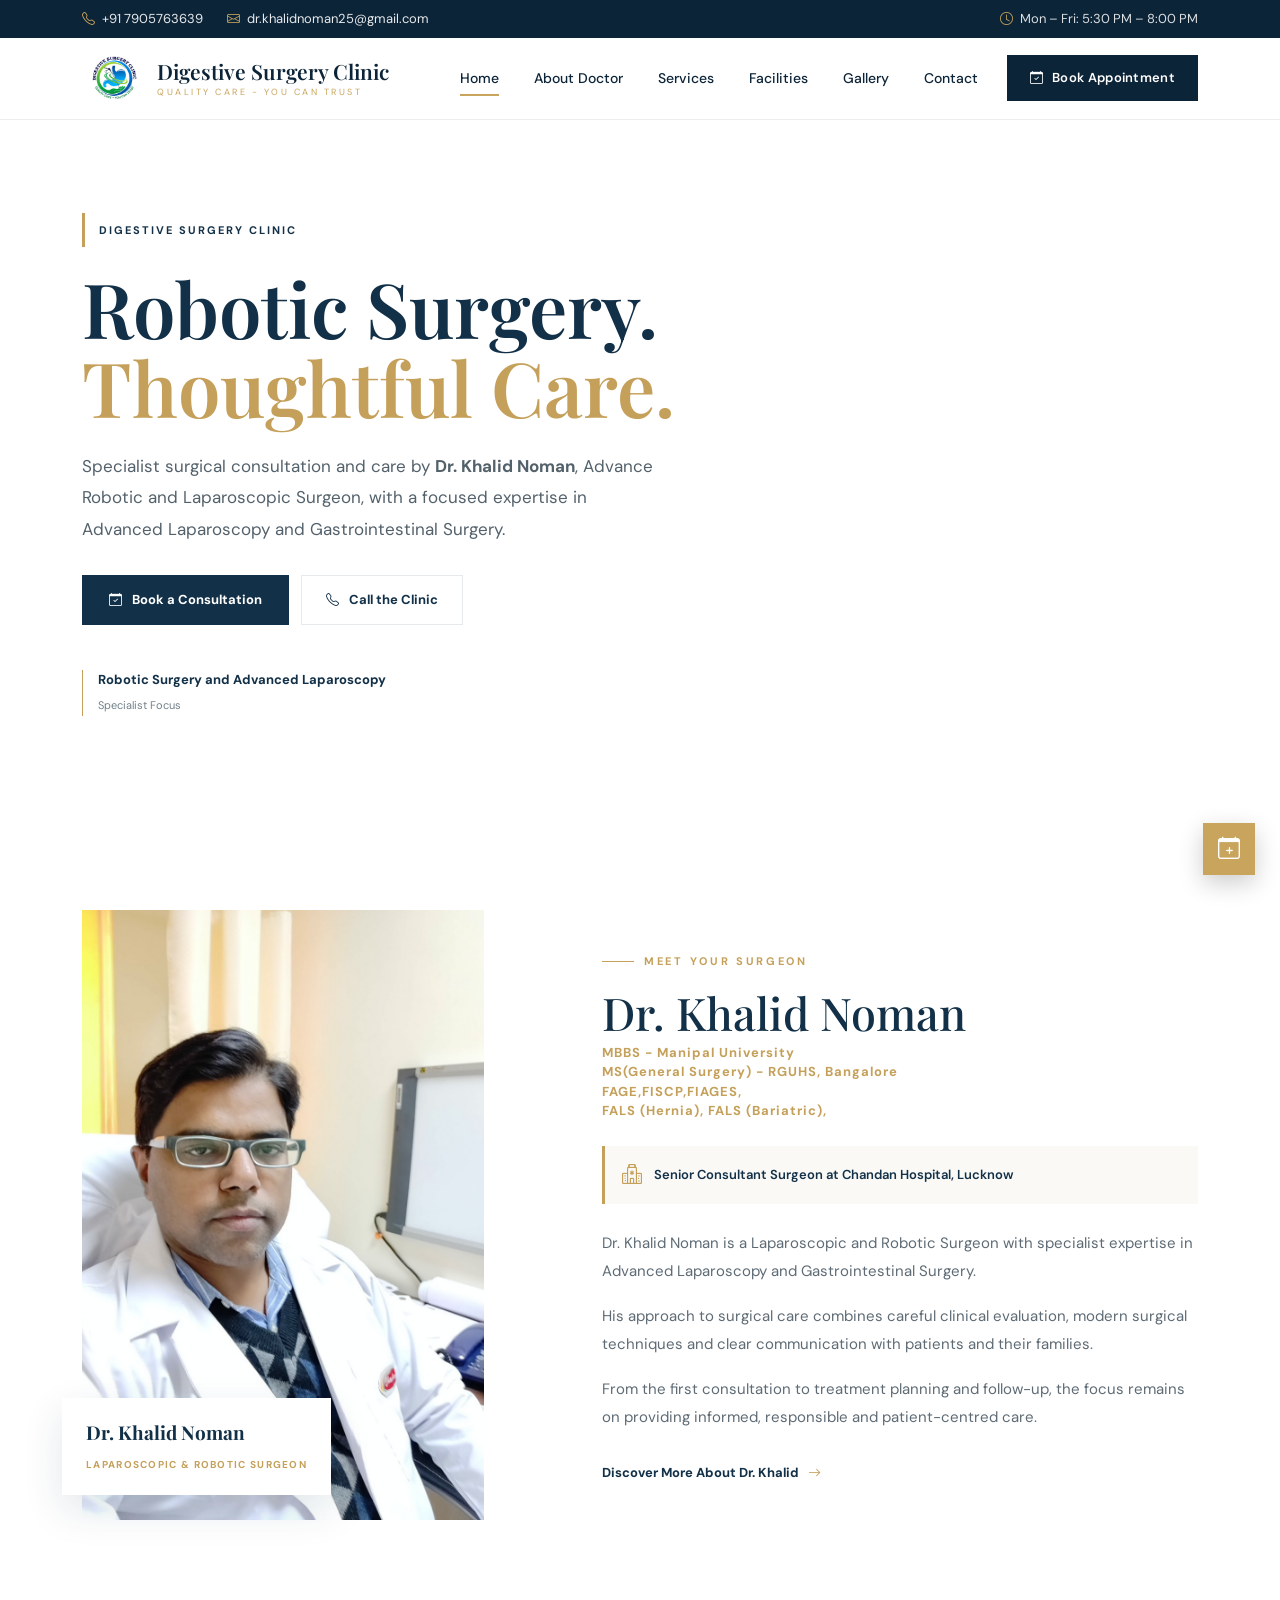
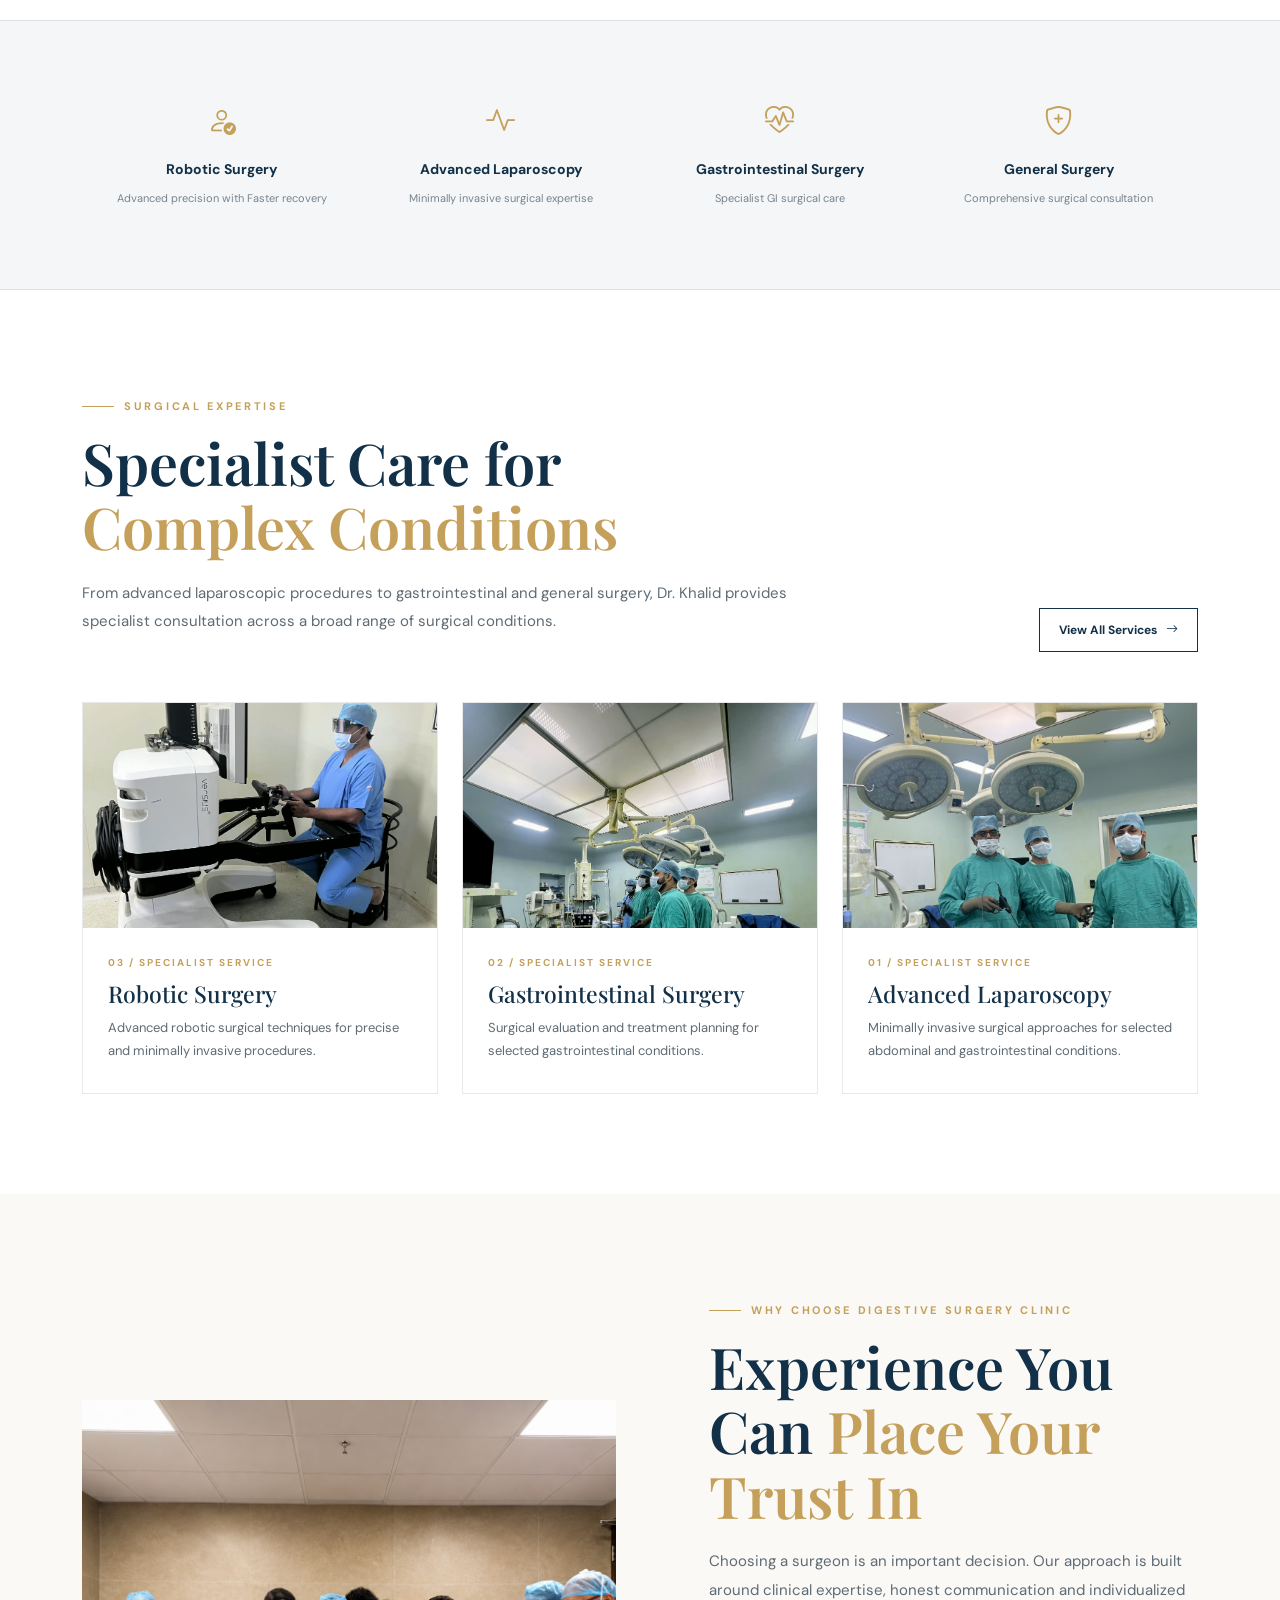
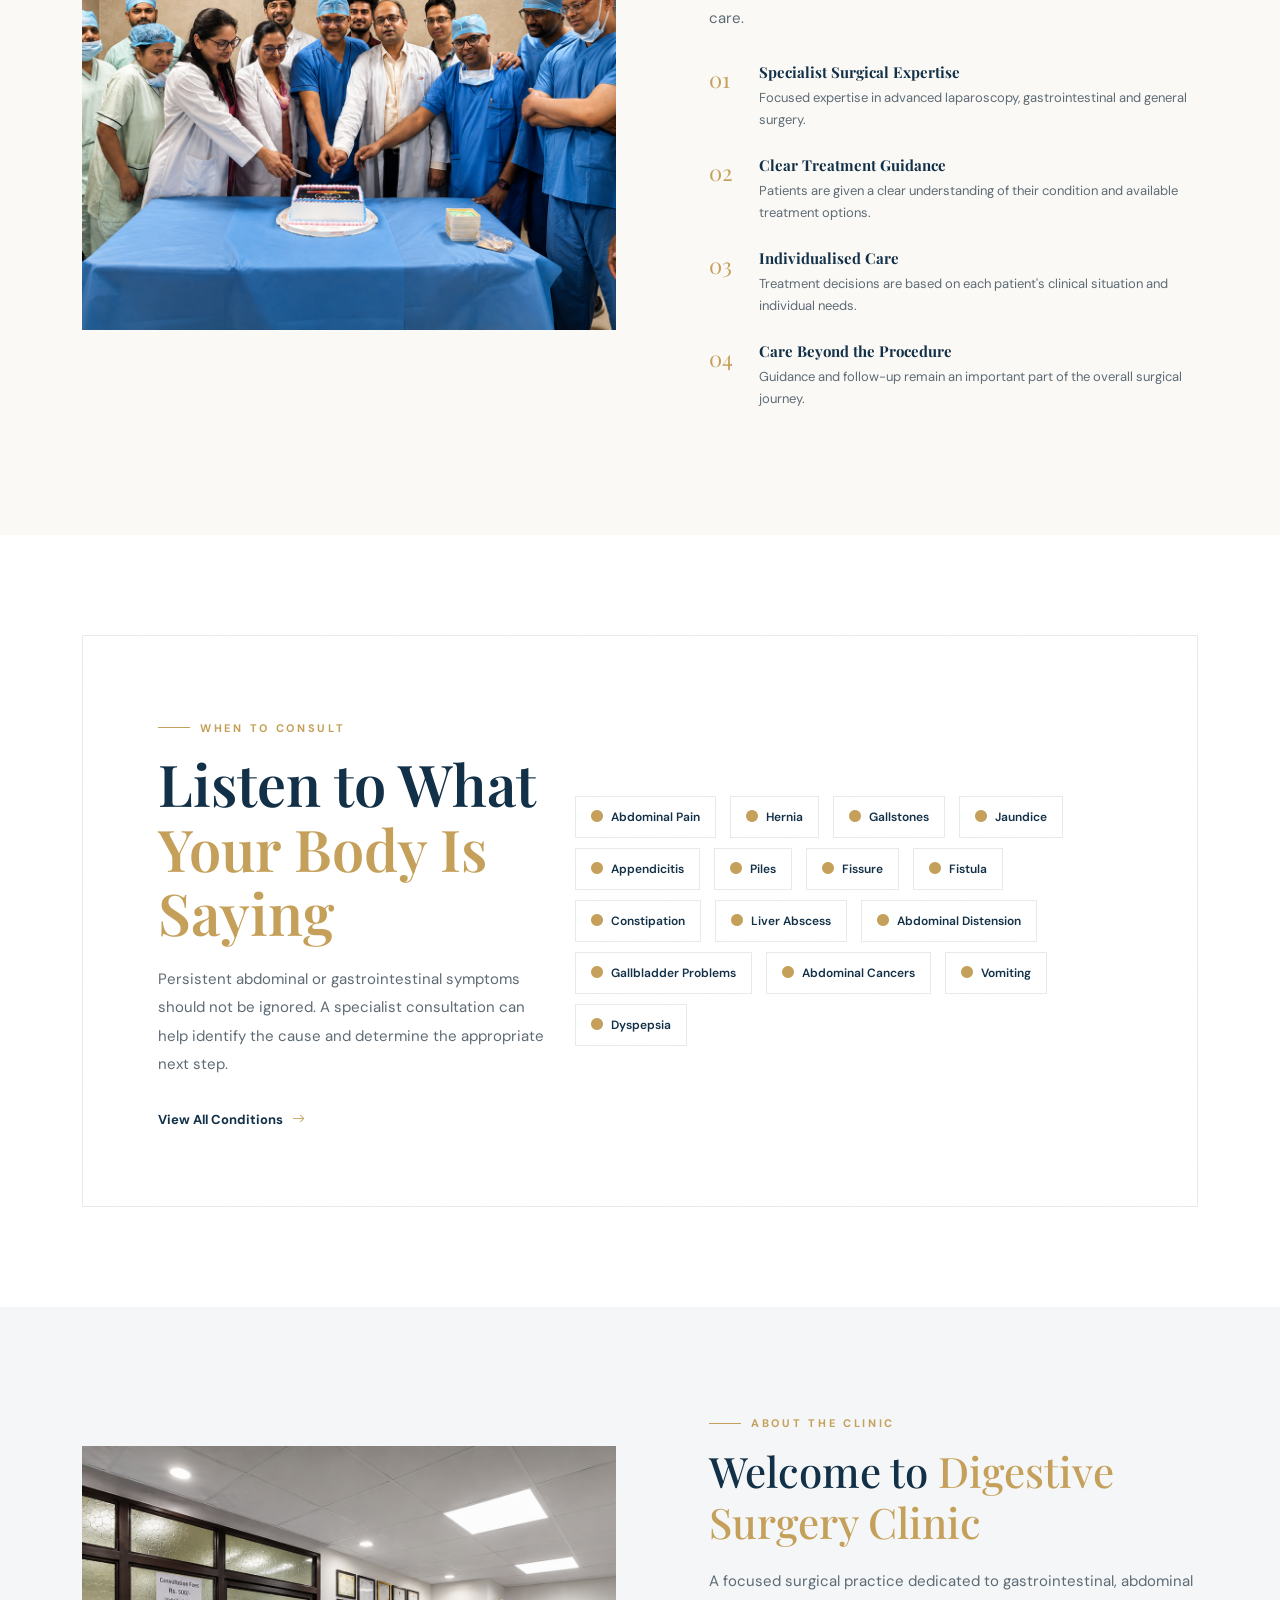
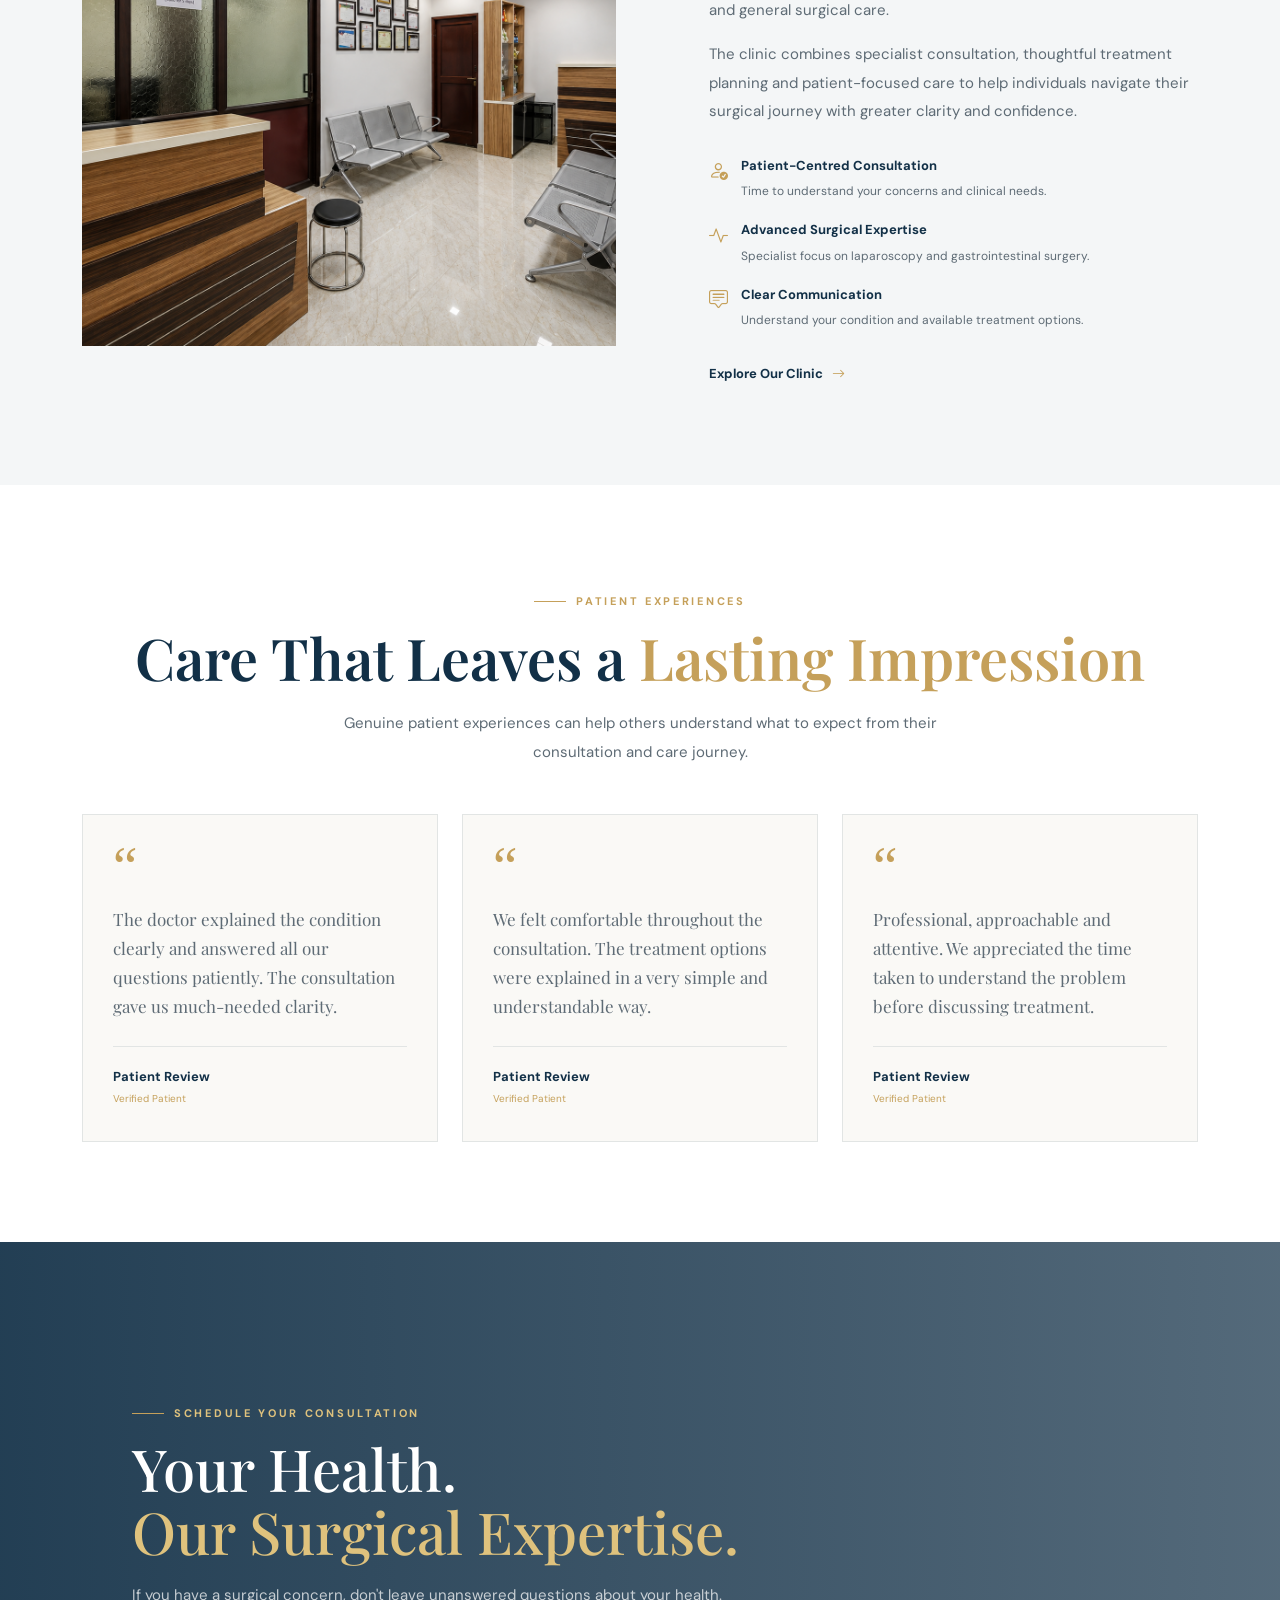
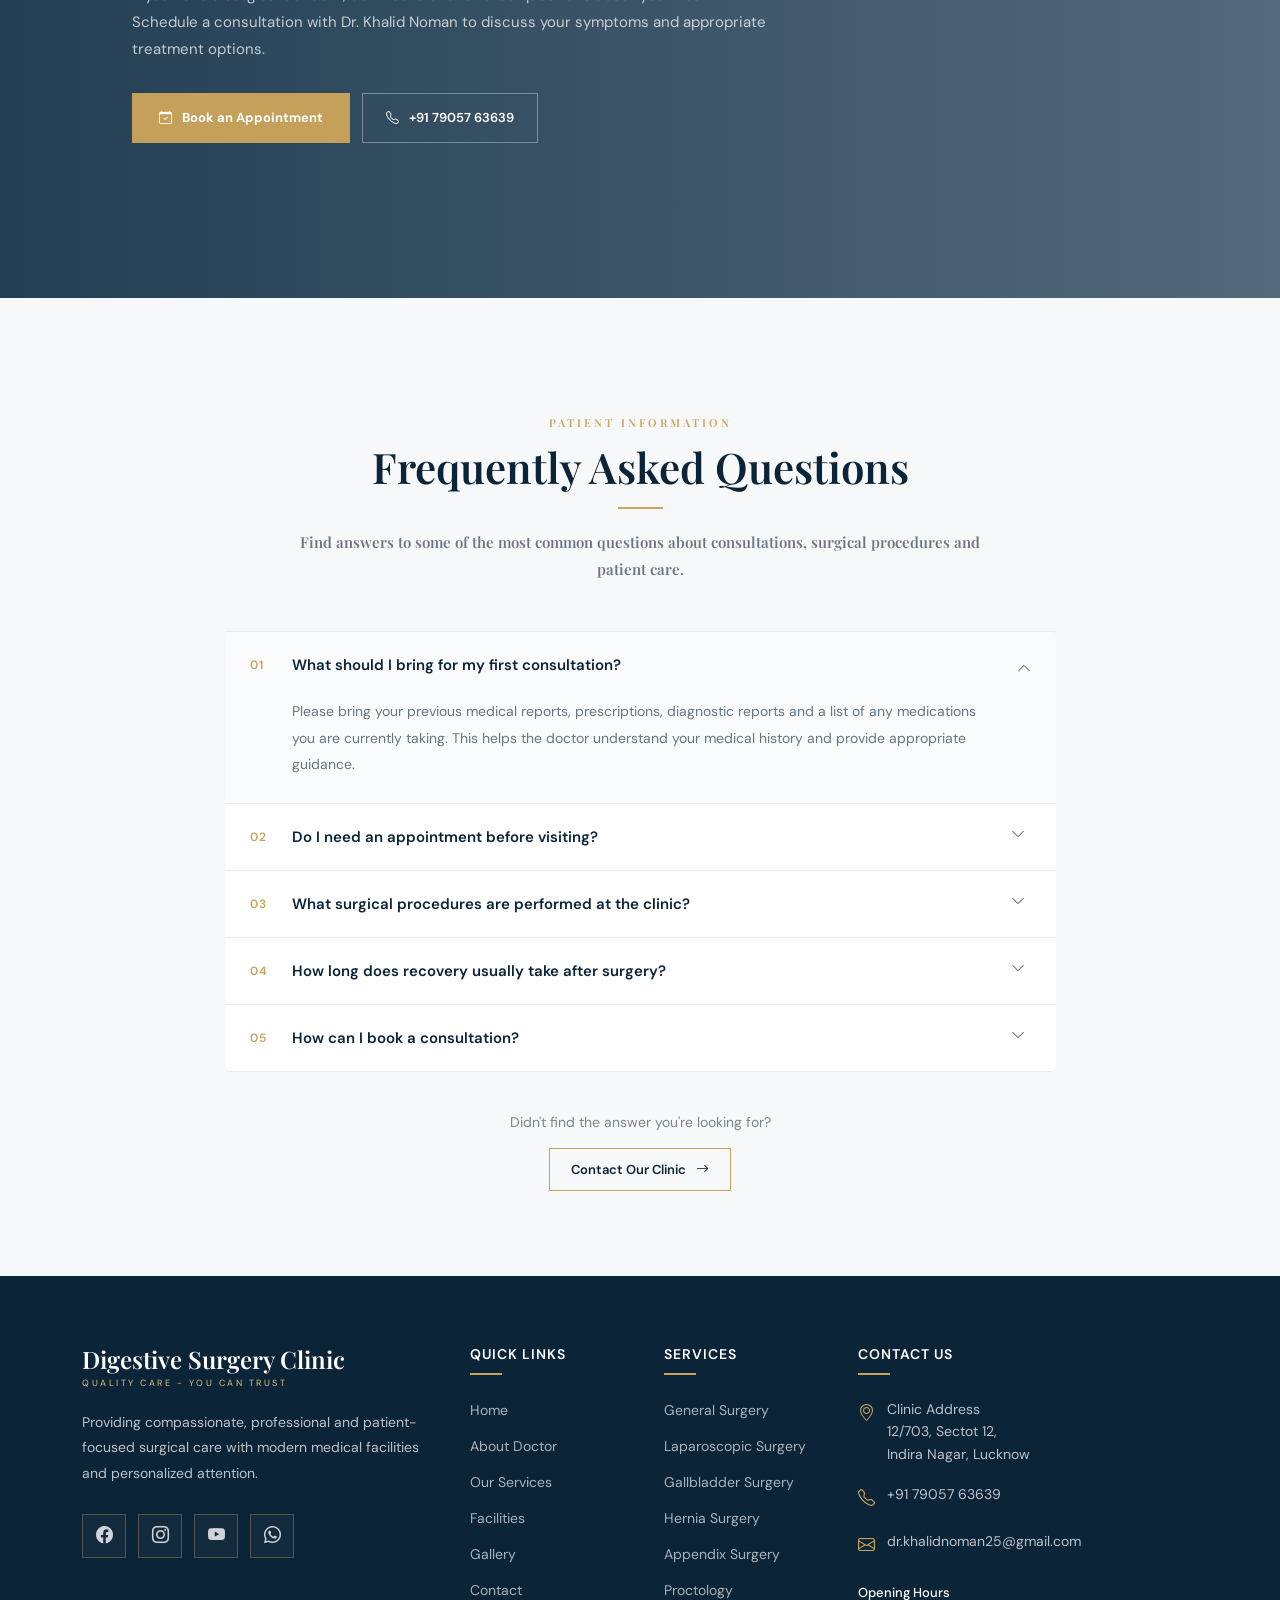
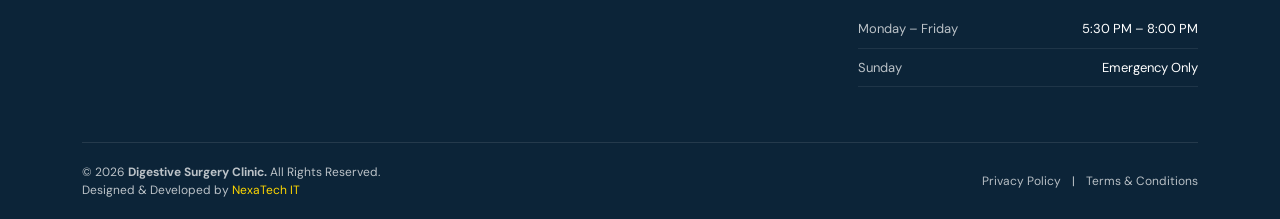
==== commit c9009ba3: "pp" ====
--- a/index.html
+++ b/index.html
@@ -642,7 +642,72 @@
 
 
                 <!-- CARD 1 -->
-
+                 <div class="col-md-6 col-lg-4">
+
+                    <div class="service-preview-card">
+
+                        <img
+                            src="assets/images/advance_equipment.jpeg"
+                            alt="Robotic surgery"
+                            class="service-preview-image">
+
+                        <div class="service-preview-content">
+
+                            <div class="service-preview-number">
+                                03 / SPECIALIST SERVICE
+                            </div>
+
+                            <h3>
+                                Robotic Surgery
+                            </h3>
+
+                            <p>
+                                Advanced robotic surgical techniques for
+                                precise and minimally invasive procedures.
+                            </p>
+
+                        </div>
+
+                    </div>
+
+                </div>
+
+                
+
+                <!-- CARD 2 -->
+
+                <div class="col-md-6 col-lg-4">
+
+                    <div class="service-preview-card">
+
+                        <img
+                            src="assets/images/9.png"
+                            alt="Gastrointestinal surgery"
+                            class="service-preview-image">
+
+                        <div class="service-preview-content">
+
+                            <div class="service-preview-number">
+                                02 / SPECIALIST SERVICE
+                            </div>
+
+                            <h3>
+                                Gastrointestinal Surgery
+                            </h3>
+
+                            <p>
+                                Surgical evaluation and treatment planning
+                                for selected gastrointestinal conditions.
+                            </p>
+
+                        </div>
+
+                    </div>
+
+                </div>
+
+
+                <!-- CARD 3 -->
                 <div class="col-md-6 col-lg-4">
 
                     <div class="service-preview-card">
@@ -673,72 +738,7 @@
                     </div>
 
                 </div>
-
-
-                <!-- CARD 2 -->
-
-                <div class="col-md-6 col-lg-4">
-
-                    <div class="service-preview-card">
-
-                        <img
-                            src="assets/images/9.png"
-                            alt="Gastrointestinal surgery"
-                            class="service-preview-image">
-
-                        <div class="service-preview-content">
-
-                            <div class="service-preview-number">
-                                02 / SPECIALIST SERVICE
-                            </div>
-
-                            <h3>
-                                Gastrointestinal Surgery
-                            </h3>
-
-                            <p>
-                                Surgical evaluation and treatment planning
-                                for selected gastrointestinal conditions.
-                            </p>
-
-                        </div>
-
-                    </div>
-
-                </div>
-
-
-                <!-- CARD 3 -->
-
-                <div class="col-md-6 col-lg-4">
-
-                    <div class="service-preview-card">
-
-                        <img
-                            src="https://images.unsplash.com/photo-1584982751601-97dcc096659c?auto=format&fit=crop&w=900&q=85"
-                            alt="General surgery"
-                            class="service-preview-image">
-
-                        <div class="service-preview-content">
-
-                            <div class="service-preview-number">
-                                03 / SPECIALIST SERVICE
-                            </div>
-
-                            <h3>
-                                General Surgery
-                            </h3>
-
-                            <p>
-                                Comprehensive surgical consultation for
-                                common and complex general surgical conditions.
-                            </p>
-
-                        </div>
-
-                    </div>
-
-                </div>
+                
 
 
             </div>
--- a/assets/css/style.css
+++ b/assets/css/style.css
@@ -3903,7 +3903,7 @@
 
 .gallery-hero {
 
-    min-height: 450px;
+    min-height: 600px;
 
     display: flex;
 
@@ -3918,11 +3918,11 @@
         url("../images/clinic.png")
         center/cover no-repeat;
 
-    animation: galleryZoom 12s ease-in-out infinite alternate;
-
-}
-
-@keyframes galleryZoom {
+    /* animation: galleryZoom 12s ease-in-out infinite alternate; */
+
+}
+
+/* @keyframes galleryZoom {
 
     from {
         background-size: 97%;
@@ -3932,7 +3932,7 @@
         background-size: 103%;
     }
 
-}
+} */
 
 
 .gallery-hero-content {
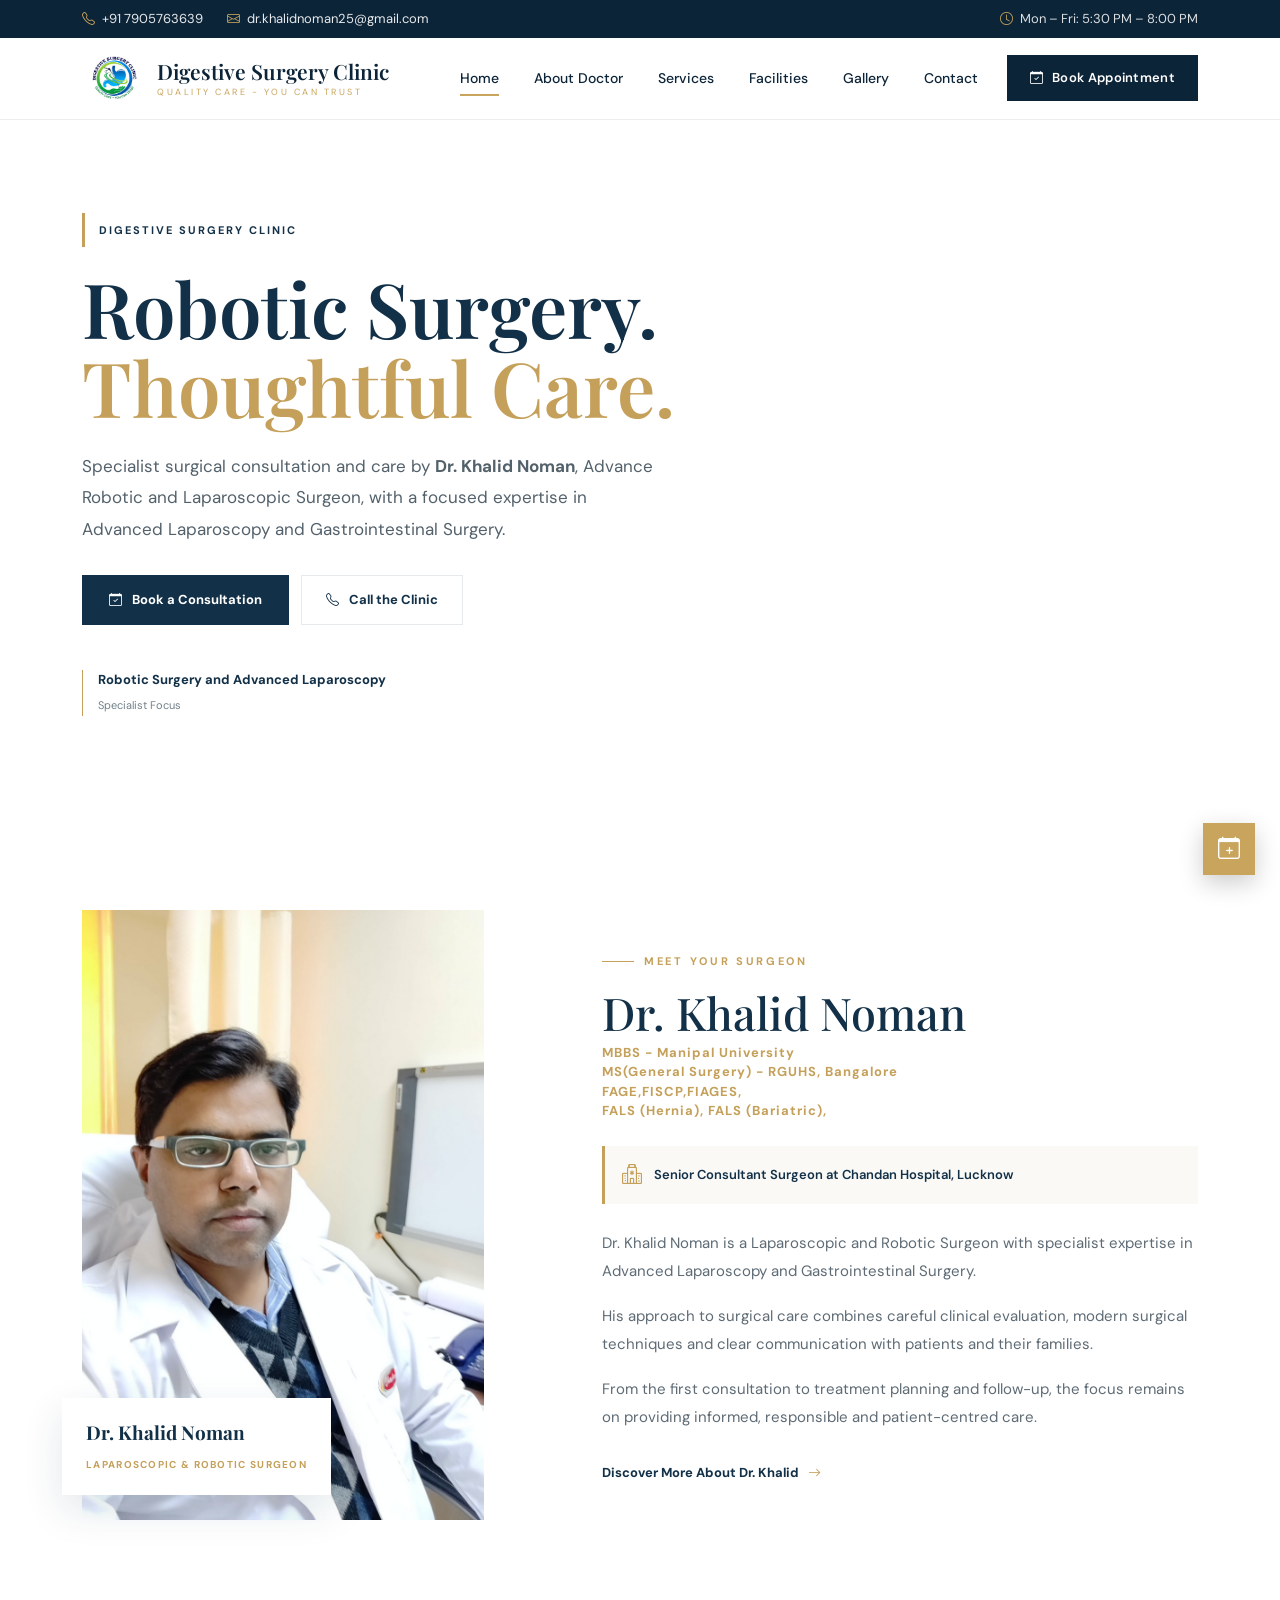
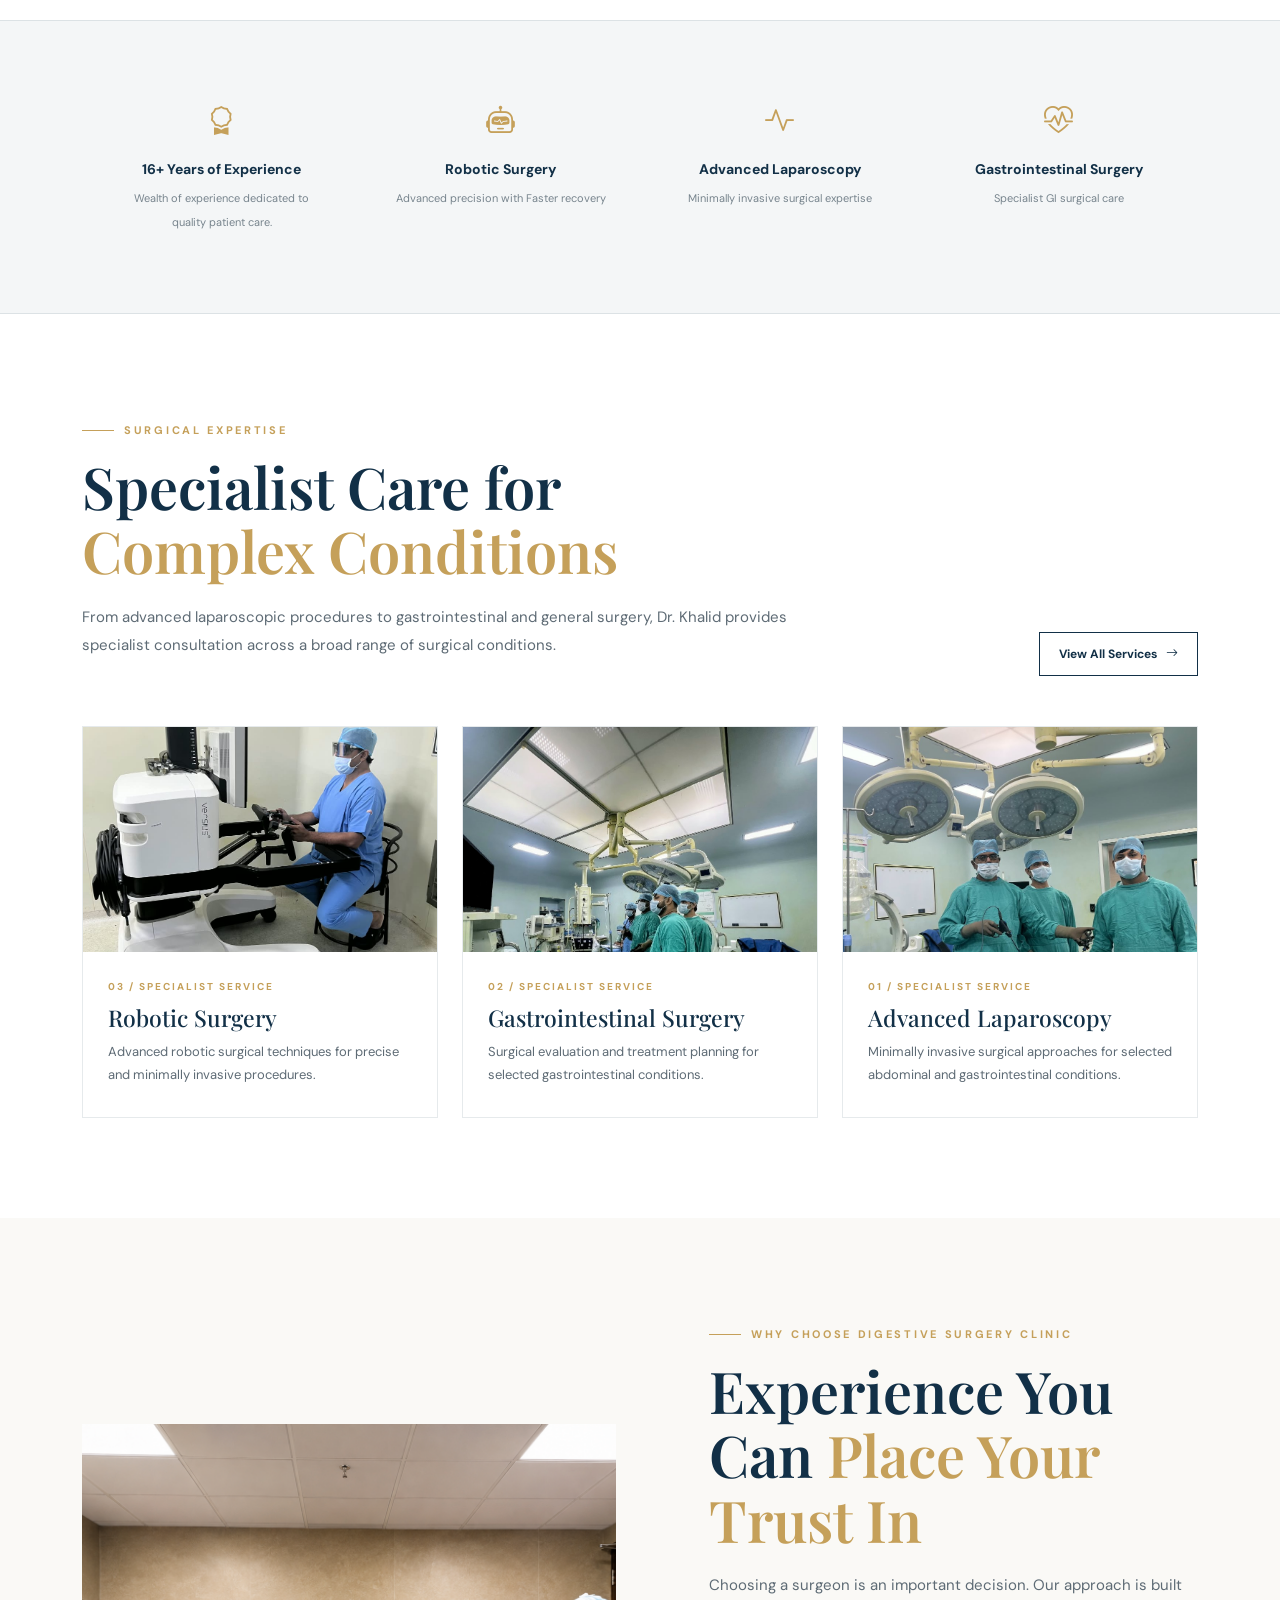
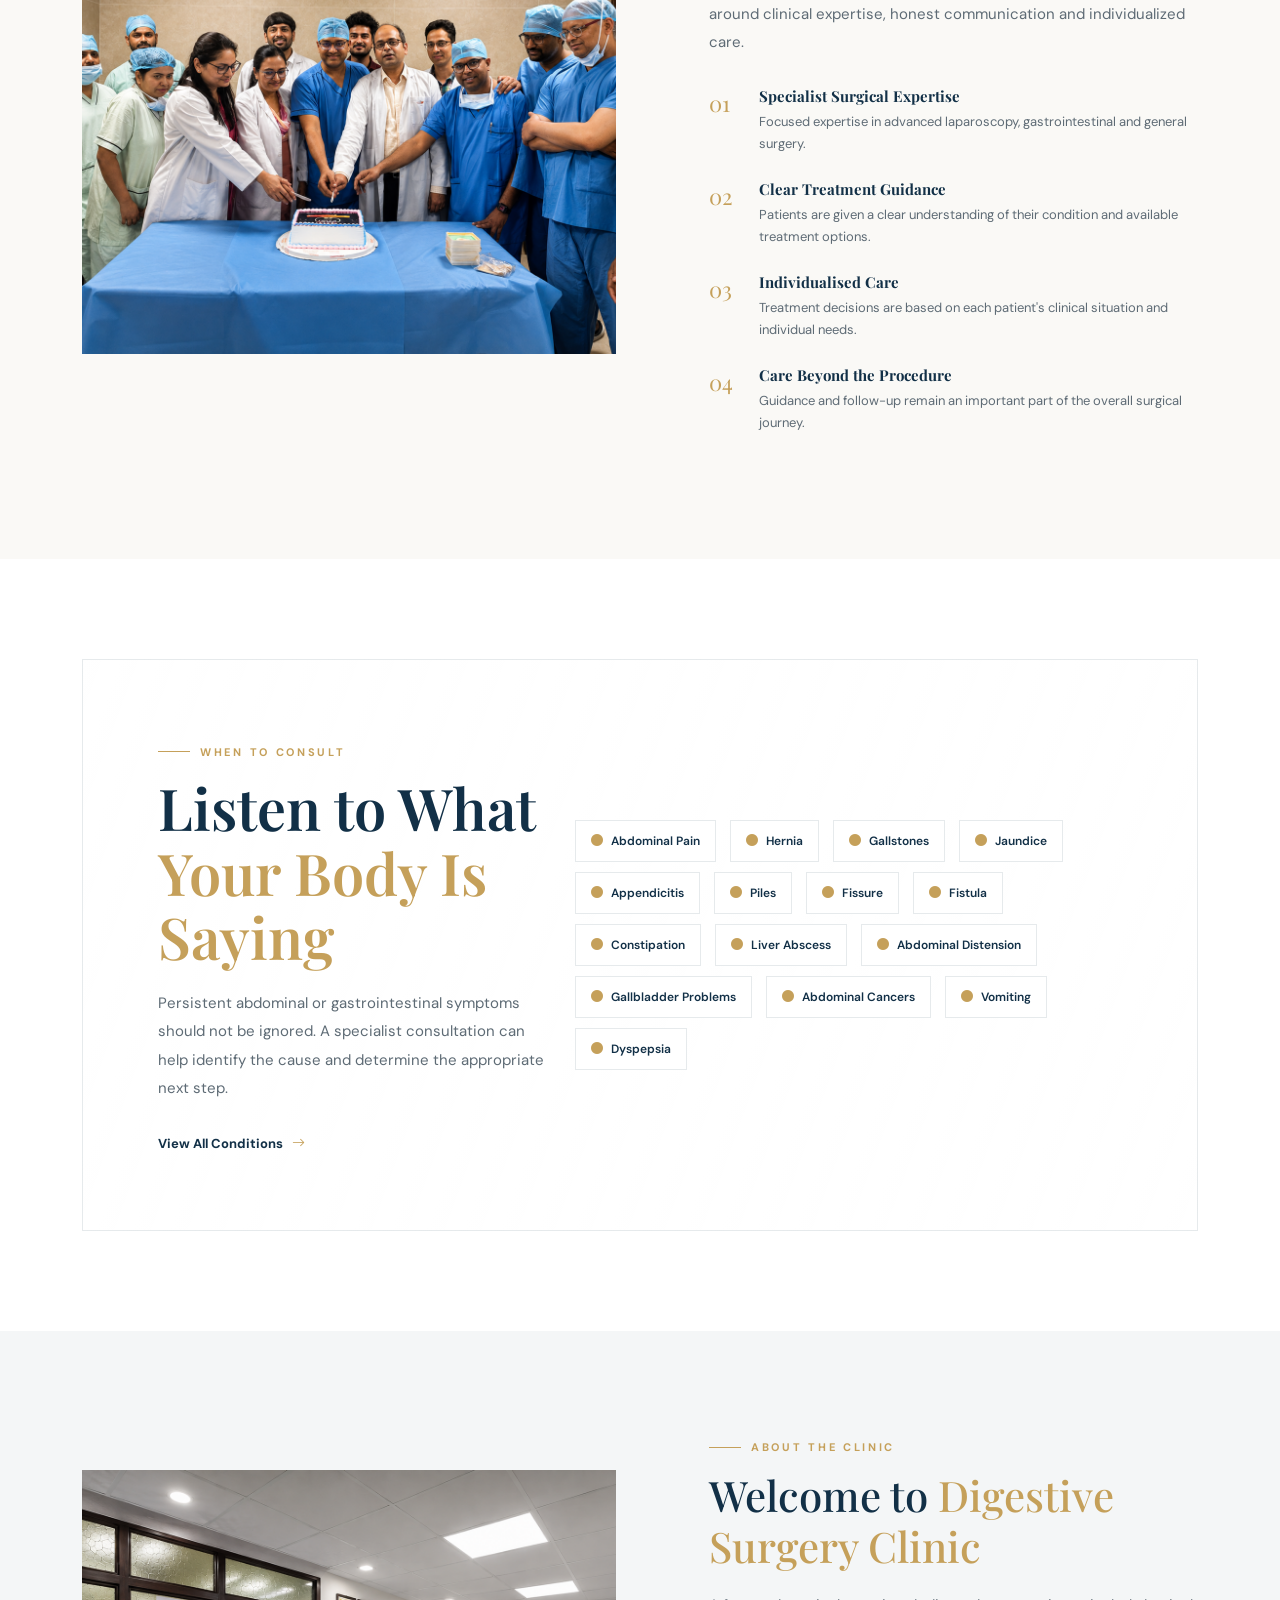
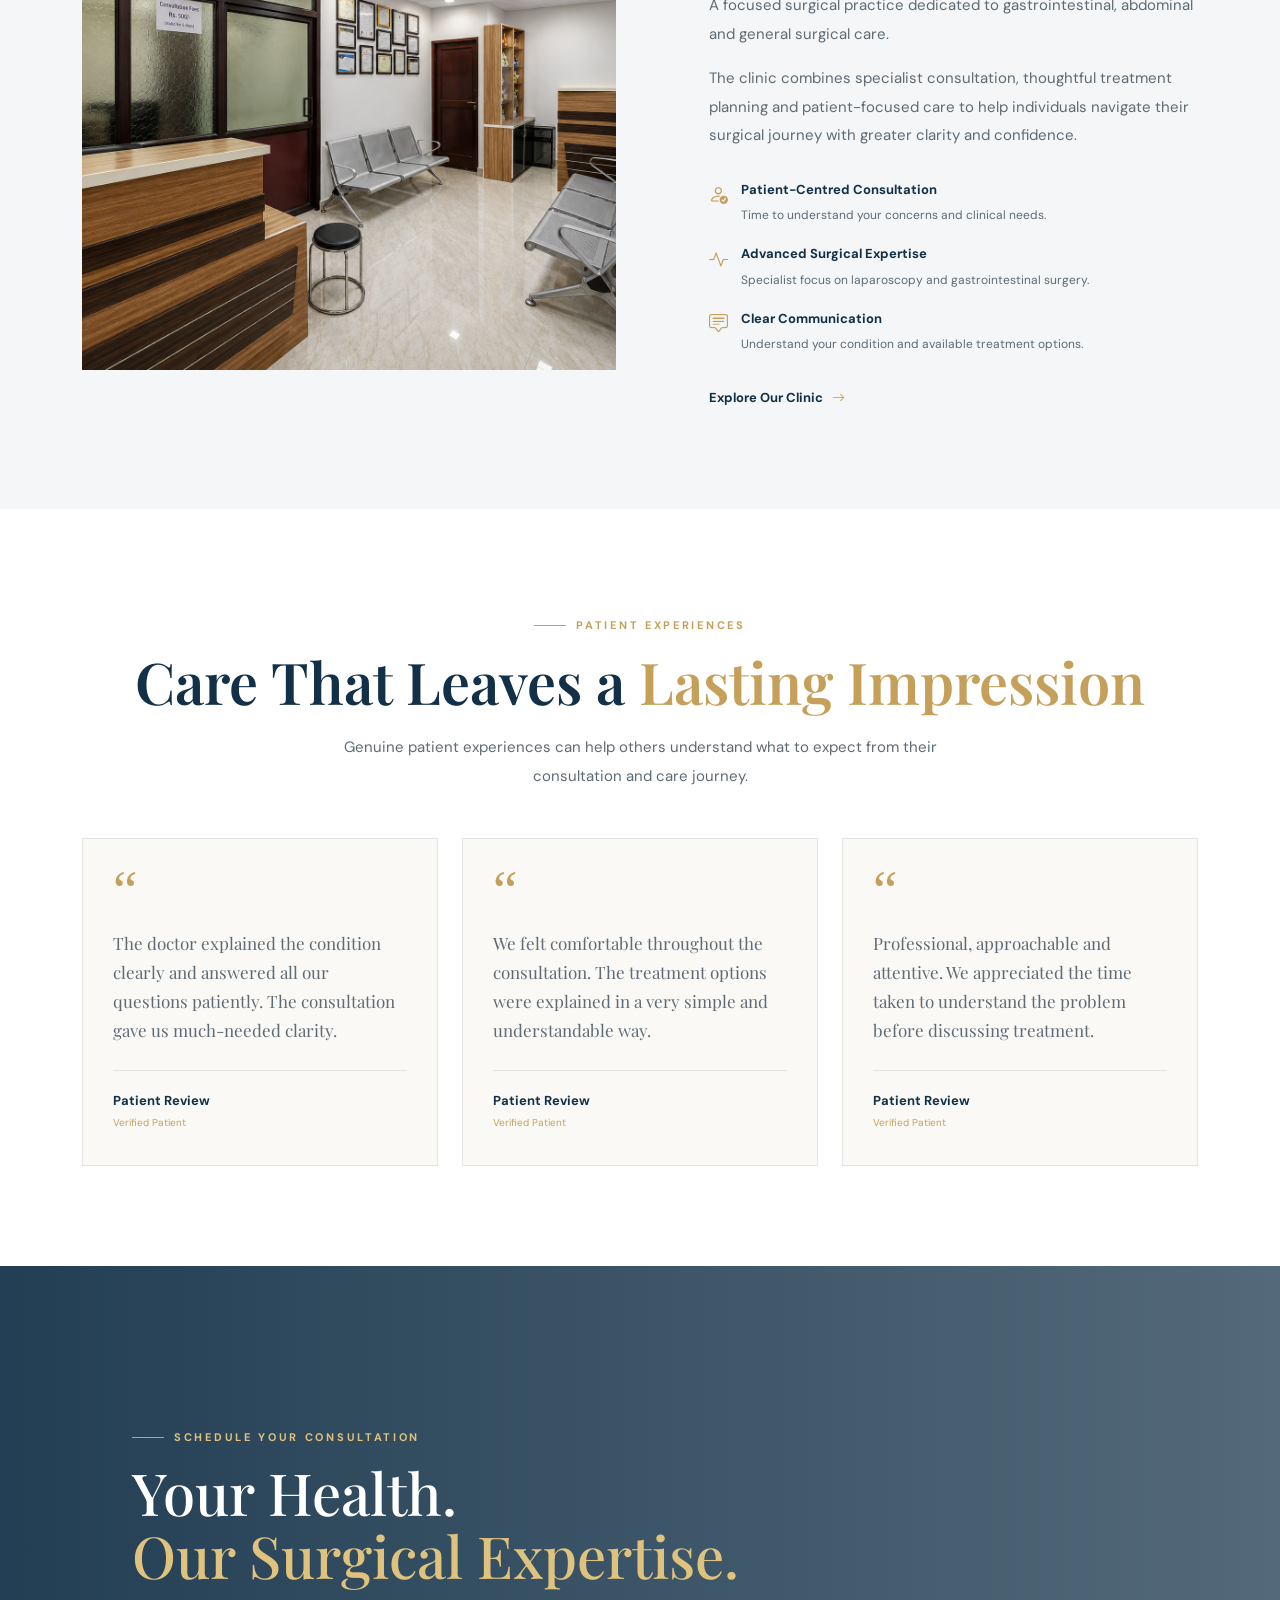
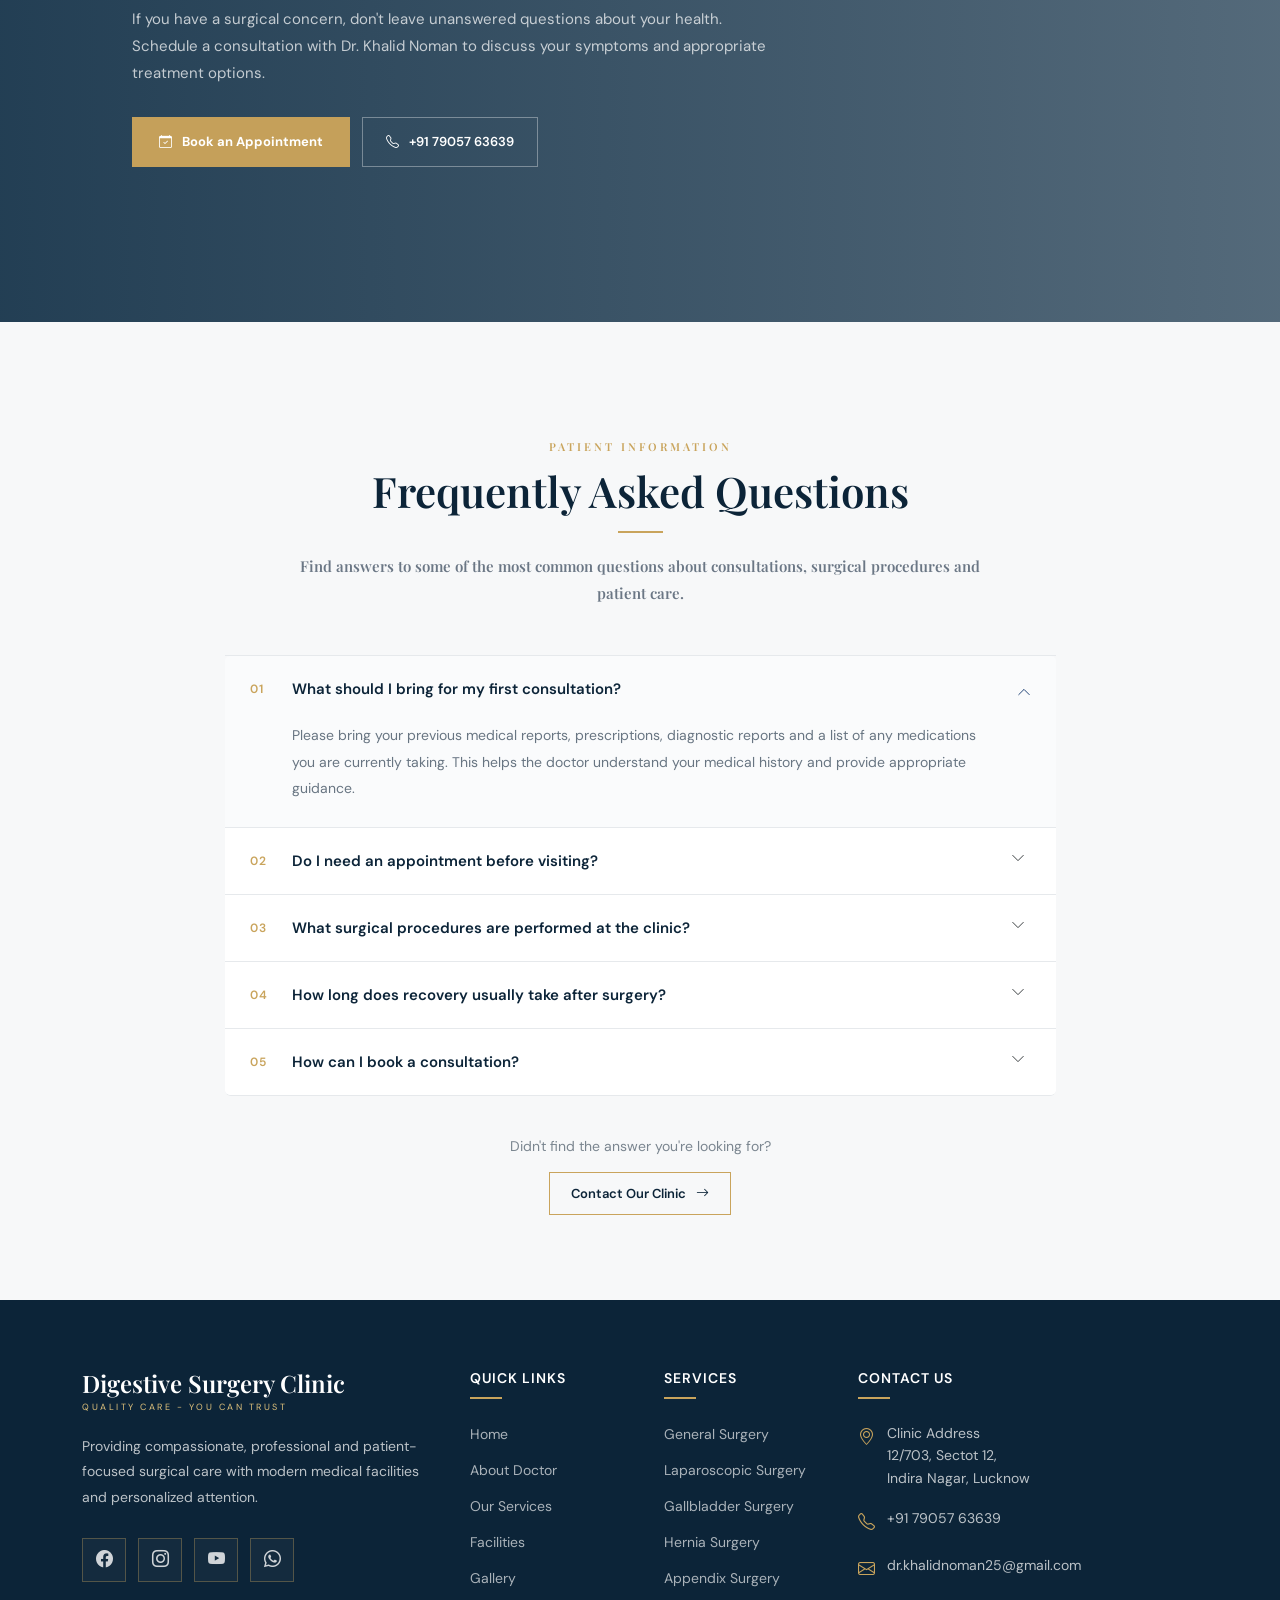
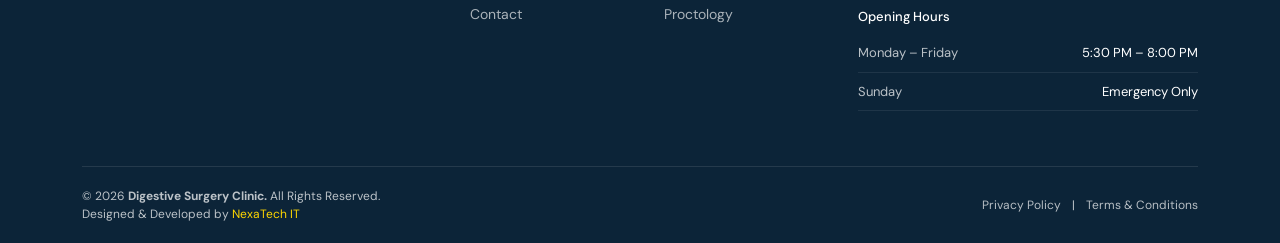
==== commit 9da69560: "jj" ====
--- a/index.html
+++ b/index.html
@@ -6,70 +6,378 @@
 
     <meta name="viewport" content="width=device-width, initial-scale=1.0">
 
-    <!-- Primary SEO -->
-    <title> Digestive Surgery Clinic | QUALITY CARE - YOU CAN TRUST</title>
+    <!-- =====================================================
+         PRIMARY SEO
+    ====================================================== -->
+
+    <title>
+        Digestive Surgery Clinic Lucknow | Dr. Khalid Noman | Laparoscopic & Robotic Surgeon
+    </title>
 
     <meta name="description"
-          content="Dr. Khalid Noman, M.B.B.S., M.S., F.I.A.G.E.S., is a Laparoscopic and General Surgeon in Lucknow specializing in advanced laparoscopy, gastrointestinal surgery and general surgical care.">
+          content="Digestive Surgery Clinic in Lucknow led by Dr. Khalid Noman, Senior Consultant Laparoscopic & Robotic Surgeon. Specialist care for gastrointestinal, gallbladder, hernia, proctology and general surgical conditions.">
 
     <meta name="keywords"
-          content="Dr Khalid Noman, gastro surgeon in Lucknow, laparoscopic surgeon in Lucknow, gastrointestinal surgeon Lucknow, general surgeon Lucknow, laparoscopic surgery, gastrointestinal surgery, gallbladder surgery, hernia surgery">
+          content="Digestive Surgery Clinic Lucknow, digestive surgeon Lucknow, Dr Khalid Noman, laparoscopic surgeon Lucknow, robotic surgeon Lucknow, gastrointestinal surgeon Lucknow, gastro surgeon Lucknow, general surgeon Lucknow, laparoscopic surgery Lucknow, robotic surgery Lucknow, gallbladder surgery Lucknow, hernia surgery Lucknow, gastrointestinal surgery Lucknow, proctology Lucknow, piles treatment Lucknow, fissure treatment Lucknow, fistula treatment Lucknow, Indira Nagar surgeon Lucknow">
 
     <meta name="author" content="Dr. Khalid Noman">
 
-    <meta name="robots" content="index, follow">
-
-    <!-- Canonical URL -->
+    <meta name="robots"
+          content="index, follow, max-image-preview:large, max-snippet:-1, max-video-preview:-1">
+
+    <meta name="googlebot"
+          content="index, follow, max-image-preview:large, max-snippet:-1, max-video-preview:-1">
+
+    <!-- Canonical -->
     <link rel="canonical" href="https://www.digestivesurgery.in/">
 
-    <!-- Open Graph / Facebook / WhatsApp -->
+
+    <!-- =====================================================
+         GEO / LOCAL SEO
+    ====================================================== -->
+
+    <meta name="geo.region" content="IN-UP">
+
+    <meta name="geo.placename" content="Lucknow, Uttar Pradesh, India">
+
+    <meta name="geo.position"
+          content="26.884484;80.998202">
+
+    <meta name="ICBM"
+          content="26.884484, 80.998202">
+
+
+    <!-- =====================================================
+         OPEN GRAPH
+    ====================================================== -->
+
     <meta property="og:type" content="website">
 
     <meta property="og:title"
-          content="Digestive Surgery Clinic | Laparoscopic and Robotic Surgeon in Lucknow">
+          content="Digestive Surgery Clinic Lucknow | Dr. Khalid Noman">
 
     <meta property="og:description"
-          content="Specialist surgical consultation and care by Dr. Khalid Noman, Laparoscopic and General Surgeon, with expertise in Advanced Laparoscopy and Gastrointestinal Surgery.">
+          content="Specialist laparoscopic, robotic, gastrointestinal and general surgical care by Dr. Khalid Noman in Lucknow.">
 
     <meta property="og:url"
           content="https://www.digestivesurgery.in/">
 
     <meta property="og:site_name"
           content="Digestive Surgery Clinic">
+
+    <meta property="og:locale"
+          content="en_IN">
+
     <meta property="og:image"
           content="https://www.digestivesurgery.in/assets/images/logo.png">
 
-    <!-- Twitter / X -->
-    <meta name="twitter:card" content="summary_large_image">
+    <meta property="og:image:alt"
+          content="Digestive Surgery Clinic Lucknow - Dr. Khalid Noman">
+
+
+    <!-- =====================================================
+         TWITTER / X
+    ====================================================== -->
+
+    <meta name="twitter:card"
+          content="summary_large_image">
 
     <meta name="twitter:title"
-          content="Dr. Khalid Noman | Laparoscopic and Robotic Surgeon in Lucknow">
+          content="Digestive Surgery Clinic Lucknow | Dr. Khalid Noman">
 
     <meta name="twitter:description"
-          content="Dr. Khalid Noman provides specialist laparoscopic, gastrointestinal and general surgical care in Lucknow.">
+          content="Laparoscopic, robotic, gastrointestinal and general surgical care by Dr. Khalid Noman in Lucknow.">
 
     <meta name="twitter:image"
           content="https://www.digestivesurgery.in/assets/images/logo.png">
 
-    <!-- Favicon -->
+
+    <!-- =====================================================
+         FAVICON
+    ====================================================== -->
+
     <link rel="icon"
           type="image/png"
           href="assets/images/logo.png">
 
-    <!-- Bootstrap 5 -->
+
+    <!-- =====================================================
+         BOOTSTRAP
+    ====================================================== -->
+
     <link href="https://cdn.jsdelivr.net/npm/bootstrap@5.3.3/dist/css/bootstrap.min.css"
           rel="stylesheet">
 
     <!-- Bootstrap Icons -->
+
     <link rel="stylesheet"
           href="https://cdn.jsdelivr.net/npm/bootstrap-icons@1.11.3/font/bootstrap-icons.min.css">
 
-    <!-- Google Fonts -->
+
+    <!-- =====================================================
+         GOOGLE FONTS
+    ====================================================== -->
+
     <link href="https://fonts.googleapis.com/css2?family=DM+Sans:wght@400;500;600;700&family=Playfair+Display:wght@500;600;700&display=swap"
           rel="stylesheet">
 
+
+    <!-- =====================================================
+         CSS
+    ====================================================== -->
+
     <link href="assets/css/style.css" rel="stylesheet">
-    <link rel="stylesheet" href="css/home.css">
+
+    <link rel="stylesheet"
+          href="css/home.css">
+
+
+    <!-- =====================================================
+         STRUCTURED DATA - MEDICAL CLINIC
+    ====================================================== -->
+
+    <script type="application/ld+json">
+    {
+      "@context": "https://schema.org",
+      "@graph": [
+
+        {
+          "@type": "MedicalClinic",
+          "@id": "https://www.digestivesurgery.in/#clinic",
+
+          "name": "Digestive Surgery Clinic",
+
+          "url": "https://www.digestivesurgery.in/",
+
+          "logo": {
+            "@type": "ImageObject",
+            "url": "https://www.digestivesurgery.in/assets/images/logo.png"
+          },
+
+          "image": [
+            "https://www.digestivesurgery.in/assets/images/logo.png",
+            "https://www.digestivesurgery.in/assets/images/reception_area.png"
+          ],
+
+          "description": "Digestive Surgery Clinic in Lucknow providing specialist laparoscopic, robotic, gastrointestinal and general surgical consultation and care under Dr. Khalid Noman.",
+
+          "telephone": "+91-7905763639",
+
+          "email": "dr.khalidnoman25@gmail.com",
+
+          "priceRange": "$$",
+
+          "address": {
+            "@type": "PostalAddress",
+            "streetAddress": "12/703, Sector 12, Indira Nagar",
+            "addressLocality": "Lucknow",
+            "addressRegion": "Uttar Pradesh",
+            "postalCode": "",
+            "addressCountry": "IN"
+          },
+
+          "geo": {
+            "@type": "GeoCoordinates",
+            "latitude": 26.884484,
+            "longitude": 80.998202
+          },
+
+          "openingHoursSpecification": [
+            {
+              "@type": "OpeningHoursSpecification",
+              "dayOfWeek": [
+                "Monday",
+                "Tuesday",
+                "Wednesday",
+                "Thursday",
+                "Friday"
+              ],
+              "opens": "17:30",
+              "closes": "20:00"
+            }
+          ],
+
+          "areaServed": [
+            {
+              "@type": "City",
+              "name": "Lucknow"
+            },
+            {
+              "@type": "Place",
+              "name": "Indira Nagar, Lucknow"
+            }
+          ],
+
+          "medicalSpecialty": [
+            "General Surgery",
+            "Gastrointestinal Surgery",
+            "Laparoscopic Surgery",
+            "Robotic Surgery"
+          ],
+
+          "physician": {
+            "@id": "https://www.digestivesurgery.in/#doctor"
+          },
+
+          "sameAs": [
+            "https://www.digestivesurgery.in/"
+          ]
+        },
+
+
+        {
+          "@type": "Physician",
+          "@id": "https://www.digestivesurgery.in/#doctor",
+
+          "name": "Dr. Khalid Noman",
+
+          "url": "https://www.digestivesurgery.in/about.html",
+
+          "image": "https://www.digestivesurgery.in/assets/images/dr_khalid.png",
+
+          "jobTitle": "Senior Consultant Laparoscopic & Robotic Surgeon",
+
+          "description": "Dr. Khalid Noman is a Laparoscopic and Robotic Surgeon in Lucknow specializing in advanced laparoscopy, gastrointestinal surgery and general surgical care.",
+
+          "telephone": "+91-7905763639",
+
+          "email": "dr.khalidnoman25@gmail.com",
+
+          "worksFor": {
+            "@id": "https://www.digestivesurgery.in/#clinic"
+          },
+
+          "medicalSpecialty": [
+            "General Surgery",
+            "Gastrointestinal Surgery",
+            "Laparoscopic Surgery",
+            "Robotic Surgery"
+          ],
+
+          "alumniOf": [
+            {
+              "@type": "CollegeOrUniversity",
+              "name": "Manipal University"
+            },
+            {
+              "@type": "CollegeOrUniversity",
+              "name": "RGUHS, Bangalore"
+            }
+          ]
+        },
+
+
+        {
+          "@type": "WebSite",
+          "@id": "https://www.digestivesurgery.in/#website",
+
+          "url": "https://www.digestivesurgery.in/",
+
+          "name": "Digestive Surgery Clinic",
+
+          "description": "Digestive Surgery Clinic in Lucknow - Dr. Khalid Noman",
+
+          "publisher": {
+            "@id": "https://www.digestivesurgery.in/#clinic"
+          },
+
+          "inLanguage": "en-IN"
+        },
+
+
+        {
+          "@type": "WebPage",
+          "@id": "https://www.digestivesurgery.in/#webpage",
+
+          "url": "https://www.digestivesurgery.in/",
+
+          "name": "Digestive Surgery Clinic Lucknow | Dr. Khalid Noman",
+
+          "isPartOf": {
+            "@id": "https://www.digestivesurgery.in/#website"
+          },
+
+          "about": {
+            "@id": "https://www.digestivesurgery.in/#clinic"
+          },
+
+          "primaryImageOfPage": {
+            "@type": "ImageObject",
+            "url": "https://www.digestivesurgery.in/assets/images/dr_khalid.png"
+          },
+
+          "inLanguage": "en-IN"
+        }
+
+      ]
+    }
+    </script>
+
+
+    <!-- =====================================================
+         FAQ STRUCTURED DATA
+    ====================================================== -->
+
+    <script type="application/ld+json">
+    {
+      "@context": "https://schema.org",
+      "@type": "FAQPage",
+
+      "mainEntity": [
+
+        {
+          "@type": "Question",
+          "name": "What should I bring for my first consultation?",
+
+          "acceptedAnswer": {
+            "@type": "Answer",
+            "text": "Please bring your previous medical reports, prescriptions, diagnostic reports and a list of any medications you are currently taking. This helps the doctor understand your medical history and provide appropriate guidance."
+          }
+        },
+
+        {
+          "@type": "Question",
+          "name": "Do I need an appointment before visiting?",
+
+          "acceptedAnswer": {
+            "@type": "Answer",
+            "text": "We recommend scheduling an appointment in advance so that adequate time can be reserved for your consultation. Walk-in consultations may also be accommodated depending on availability."
+          }
+        },
+
+        {
+          "@type": "Question",
+          "name": "What surgical procedures are performed at the clinic?",
+
+          "acceptedAnswer": {
+            "@type": "Answer",
+            "text": "The clinic provides consultation and surgical care for a range of conditions. Depending on the patient's condition, procedures may include general surgery, laparoscopic procedures, hernia surgery, gallbladder surgery and other surgical treatments."
+          }
+        },
+
+        {
+          "@type": "Question",
+          "name": "How long does recovery usually take after surgery?",
+
+          "acceptedAnswer": {
+            "@type": "Answer",
+            "text": "Recovery time varies depending on the type of procedure, the patient's overall health and the complexity of the condition. During your consultation, the doctor will explain the expected recovery period and aftercare instructions."
+          }
+        },
+
+        {
+          "@type": "Question",
+          "name": "How can I book a consultation?",
+
+          "acceptedAnswer": {
+            "@type": "Answer",
+            "text": "You can book a consultation by calling the clinic directly or by using the online appointment form on the website."
+          }
+        }
+
+      ]
+    }
+    </script>
 
 </head>
 
@@ -511,12 +819,29 @@
 
             <div class="row g-0">
 
-
                 <div class="col-md-6 col-lg-3">
 
                     <div class="speciality-item">
 
-                        <i class="bi bi-person-check"></i>
+                        <i class="bi bi-award"></i>
+
+                        <strong>
+                            16+ Years of Experience
+                        </strong>
+
+                        <span>
+                            Wealth of experience dedicated to<br> quality patient care.
+                        </span>
+
+                    </div>
+
+                </div>
+
+                <div class="col-md-6 col-lg-3">
+
+                    <div class="speciality-item">
+
+                        <i class="bi bi-robot"></i>
 
                         <strong>
                             Robotic Surgery
@@ -567,25 +892,7 @@
 
                 </div>
 
-
-                <div class="col-md-6 col-lg-3">
-
-                    <div class="speciality-item">
-
-                        <i class="bi bi-shield-plus"></i>
-
-                        <strong>
-                            General Surgery
-                        </strong>
-
-                        <span>
-                            Comprehensive surgical consultation
-                        </span>
-
-                    </div>
-
-                </div>
-
+                
             </div>
 
         </div>
--- a/assets/css/style.css
+++ b/assets/css/style.css
@@ -2442,6 +2442,29 @@
         margin: 0;
     }
 
+    /* =========================================
+   SCROLL REVEAL ANIMATION
+   ========================================= */
+
+.procedure-card {
+    opacity: 0;
+    transform: translateY(70px) scale(0.94);
+    filter: blur(6px);
+
+    transition:
+        opacity 0.8s ease,
+        transform 0.8s cubic-bezier(0.22, 1, 0.36, 1),
+        filter 0.8s ease;
+}
+
+
+/* When card becomes visible */
+.procedure-card.show {
+    opacity: 1;
+    transform: translateY(0) scale(1);
+    filter: blur(0);
+}
+
 
     /* =====================================================
        FEATURED SERVICE
--- a/css/home.css
+++ b/css/home.css
@@ -546,6 +546,22 @@
         transform: translateY(-2px);
     }
 
+    .condition-pill {
+        animation:
+            pillFadeIn 0s ease both,
+            pillFloat 3s ease-in-out infinite;
+    }
+
+    @keyframes pillFloat {
+        0%, 100% {
+            transform: translateY(0);
+        }
+
+        50% {
+            transform: translateY(-10px);
+        }
+    }
+
 
     /* =====================================================
        CLINIC SECTION
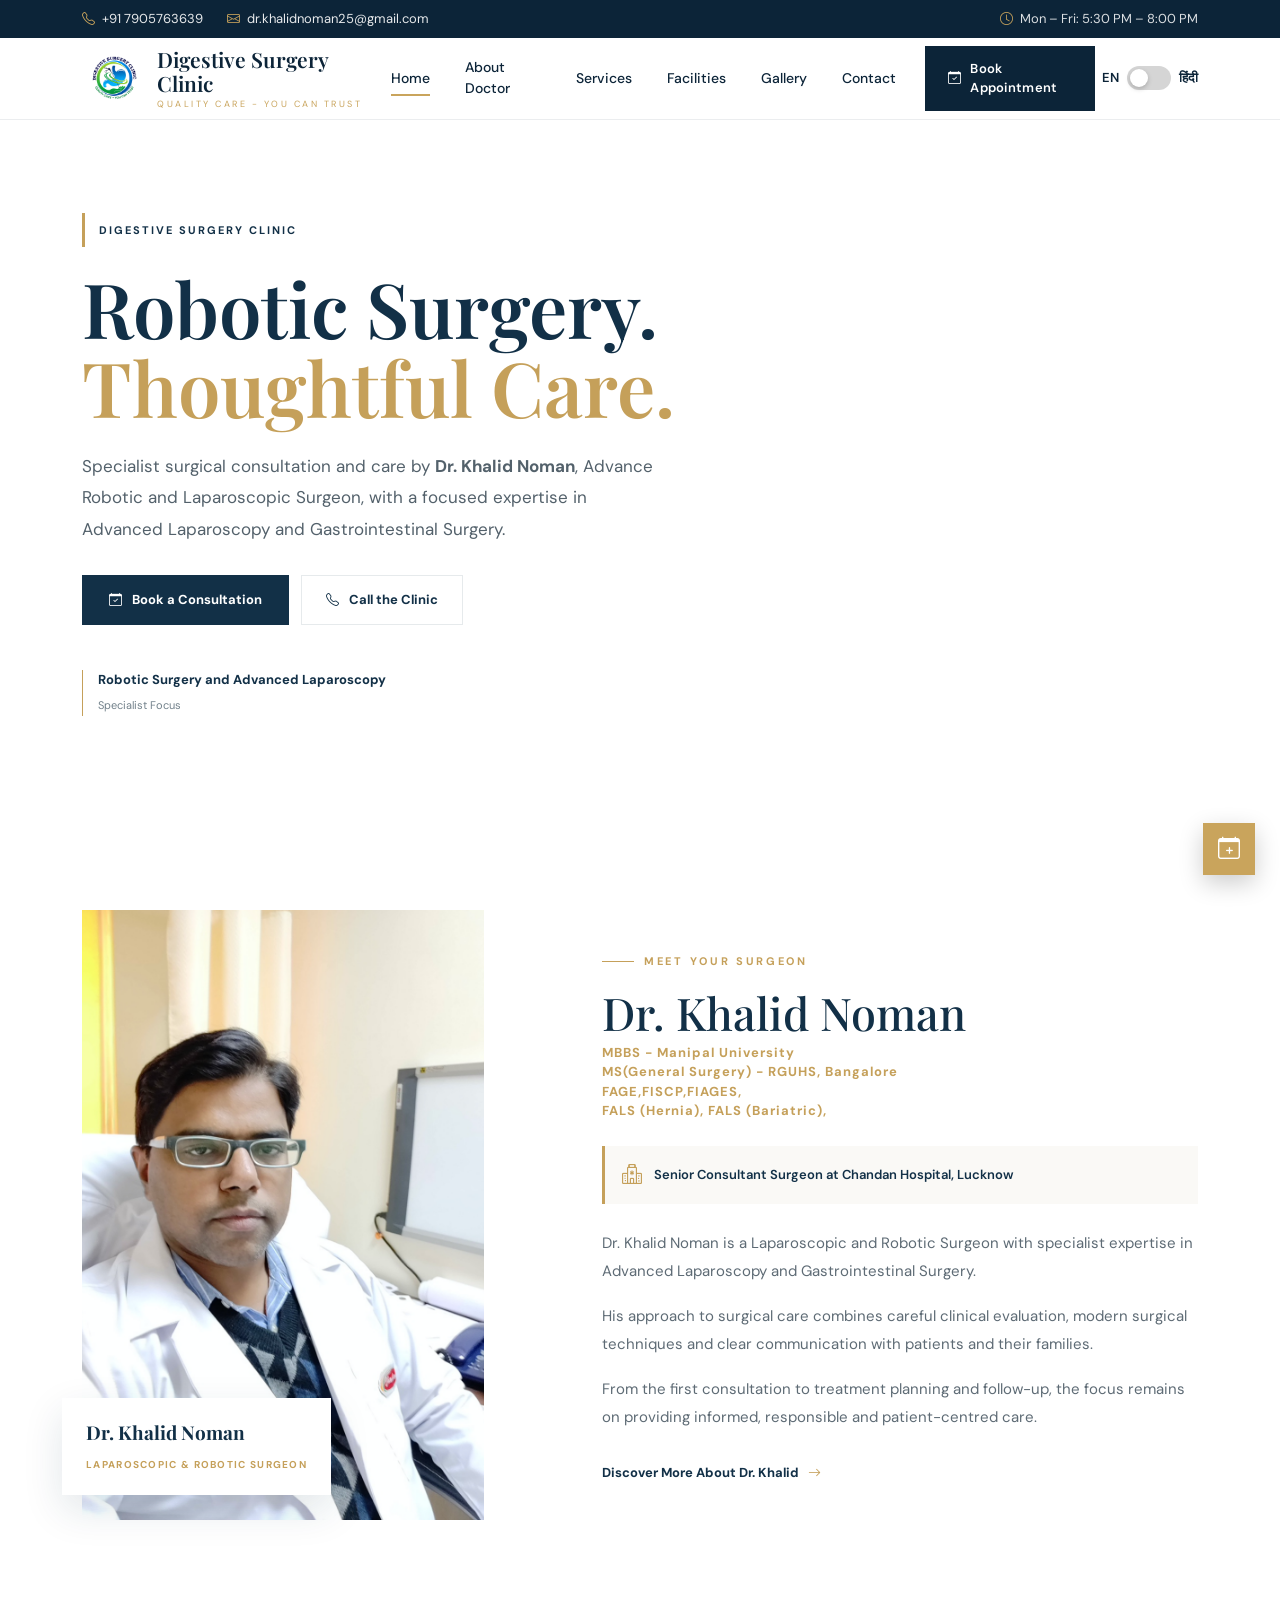
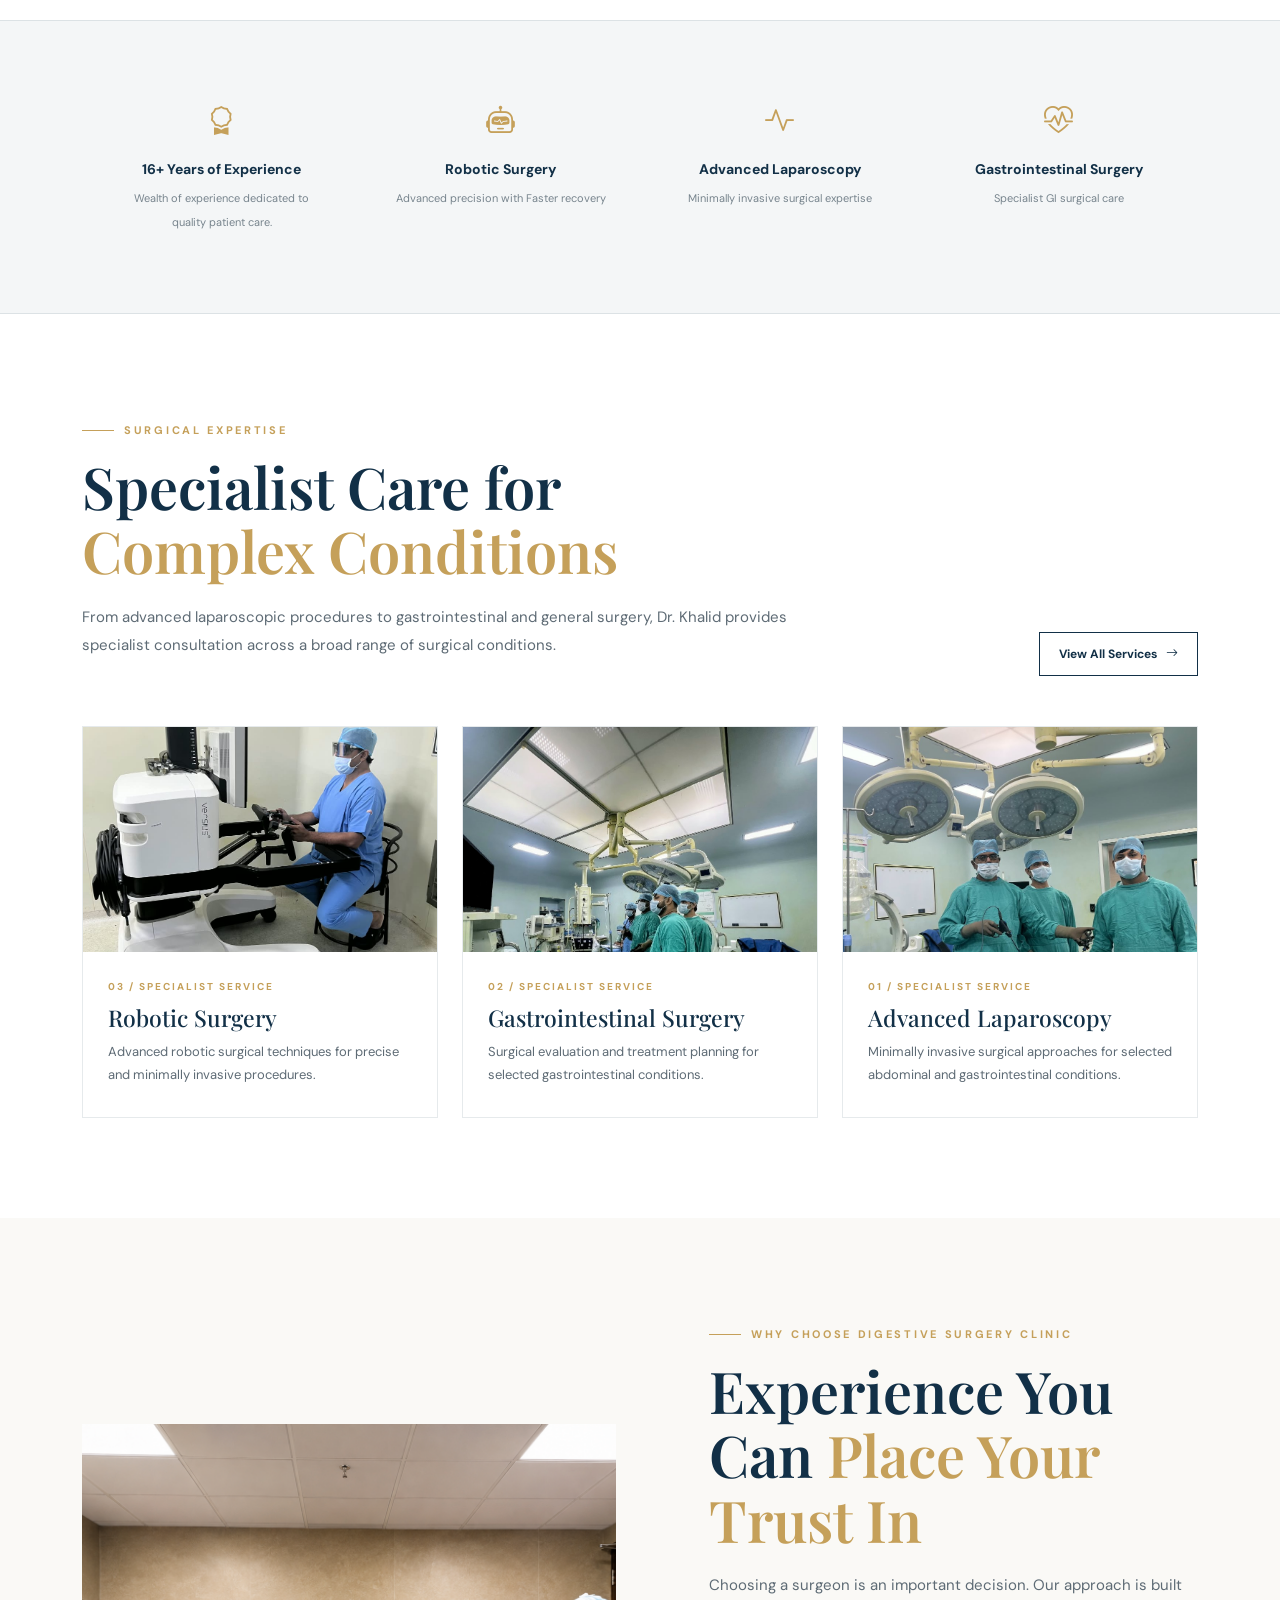
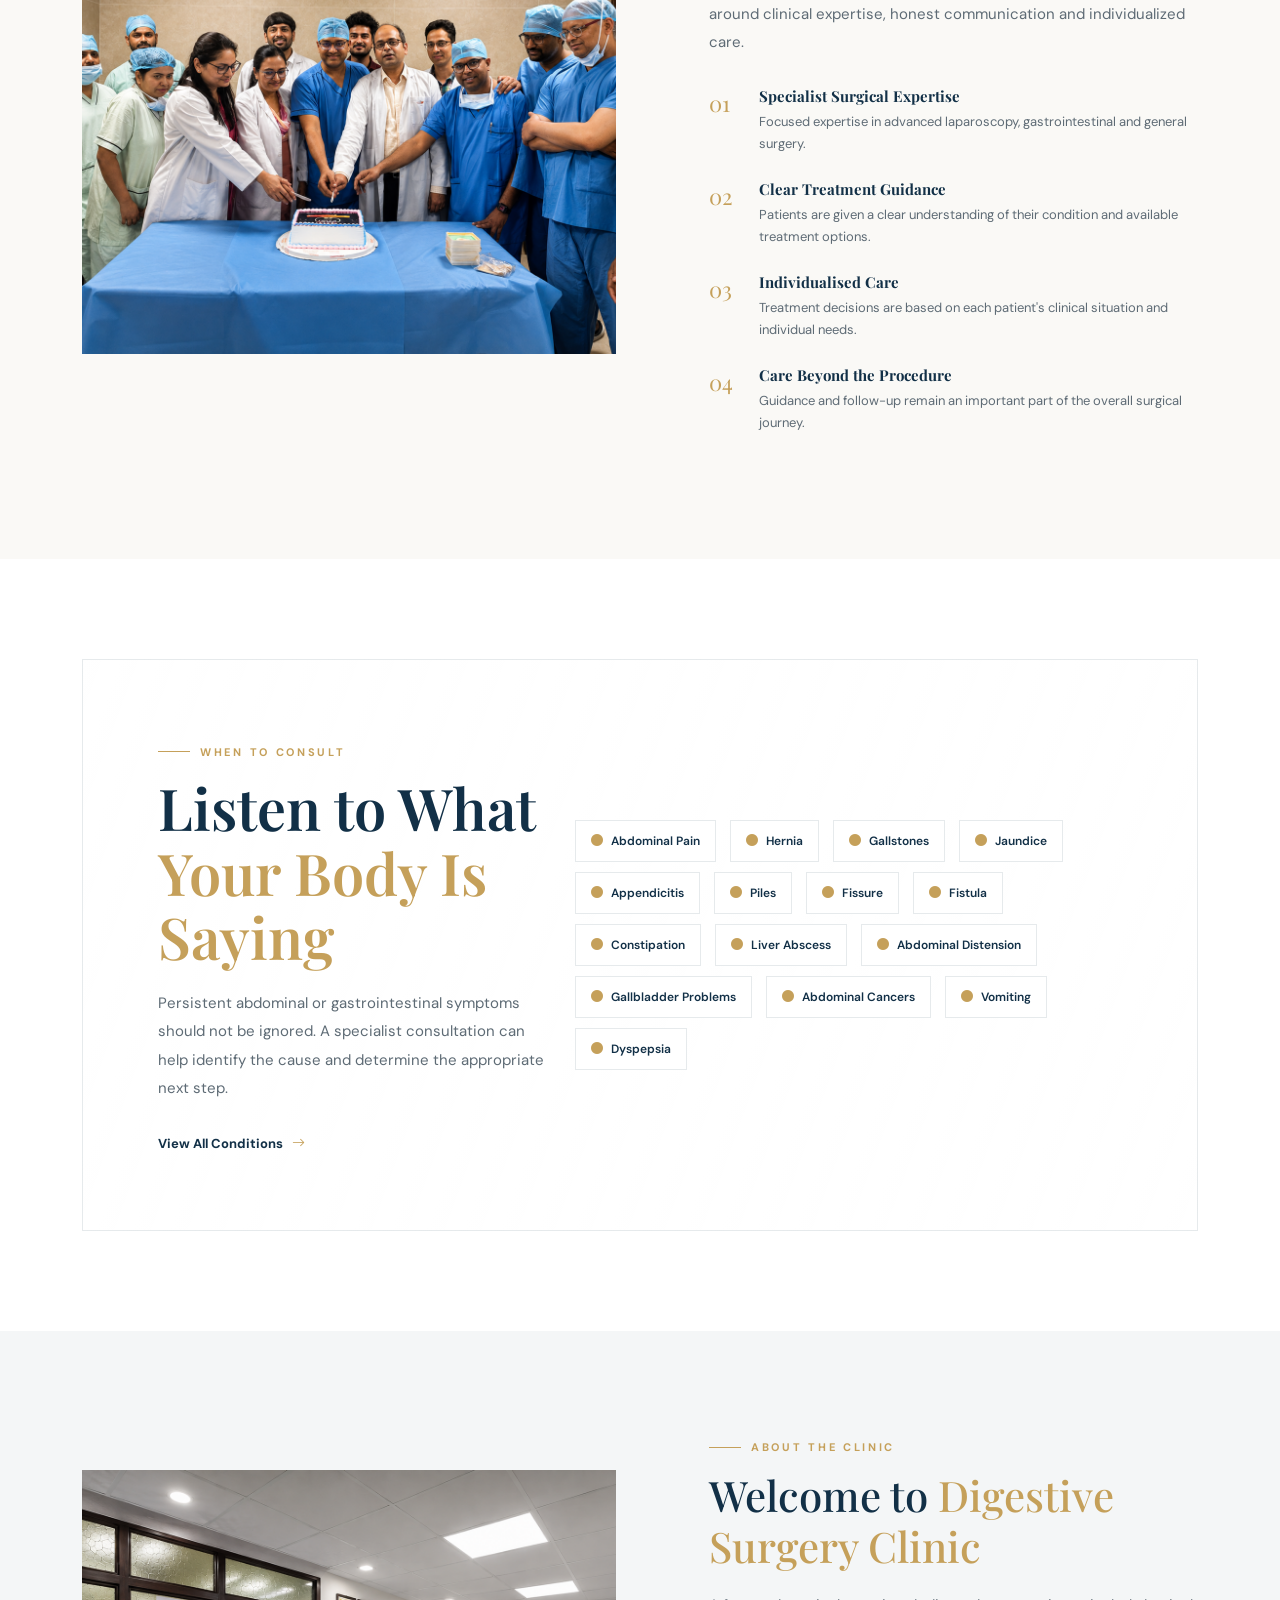
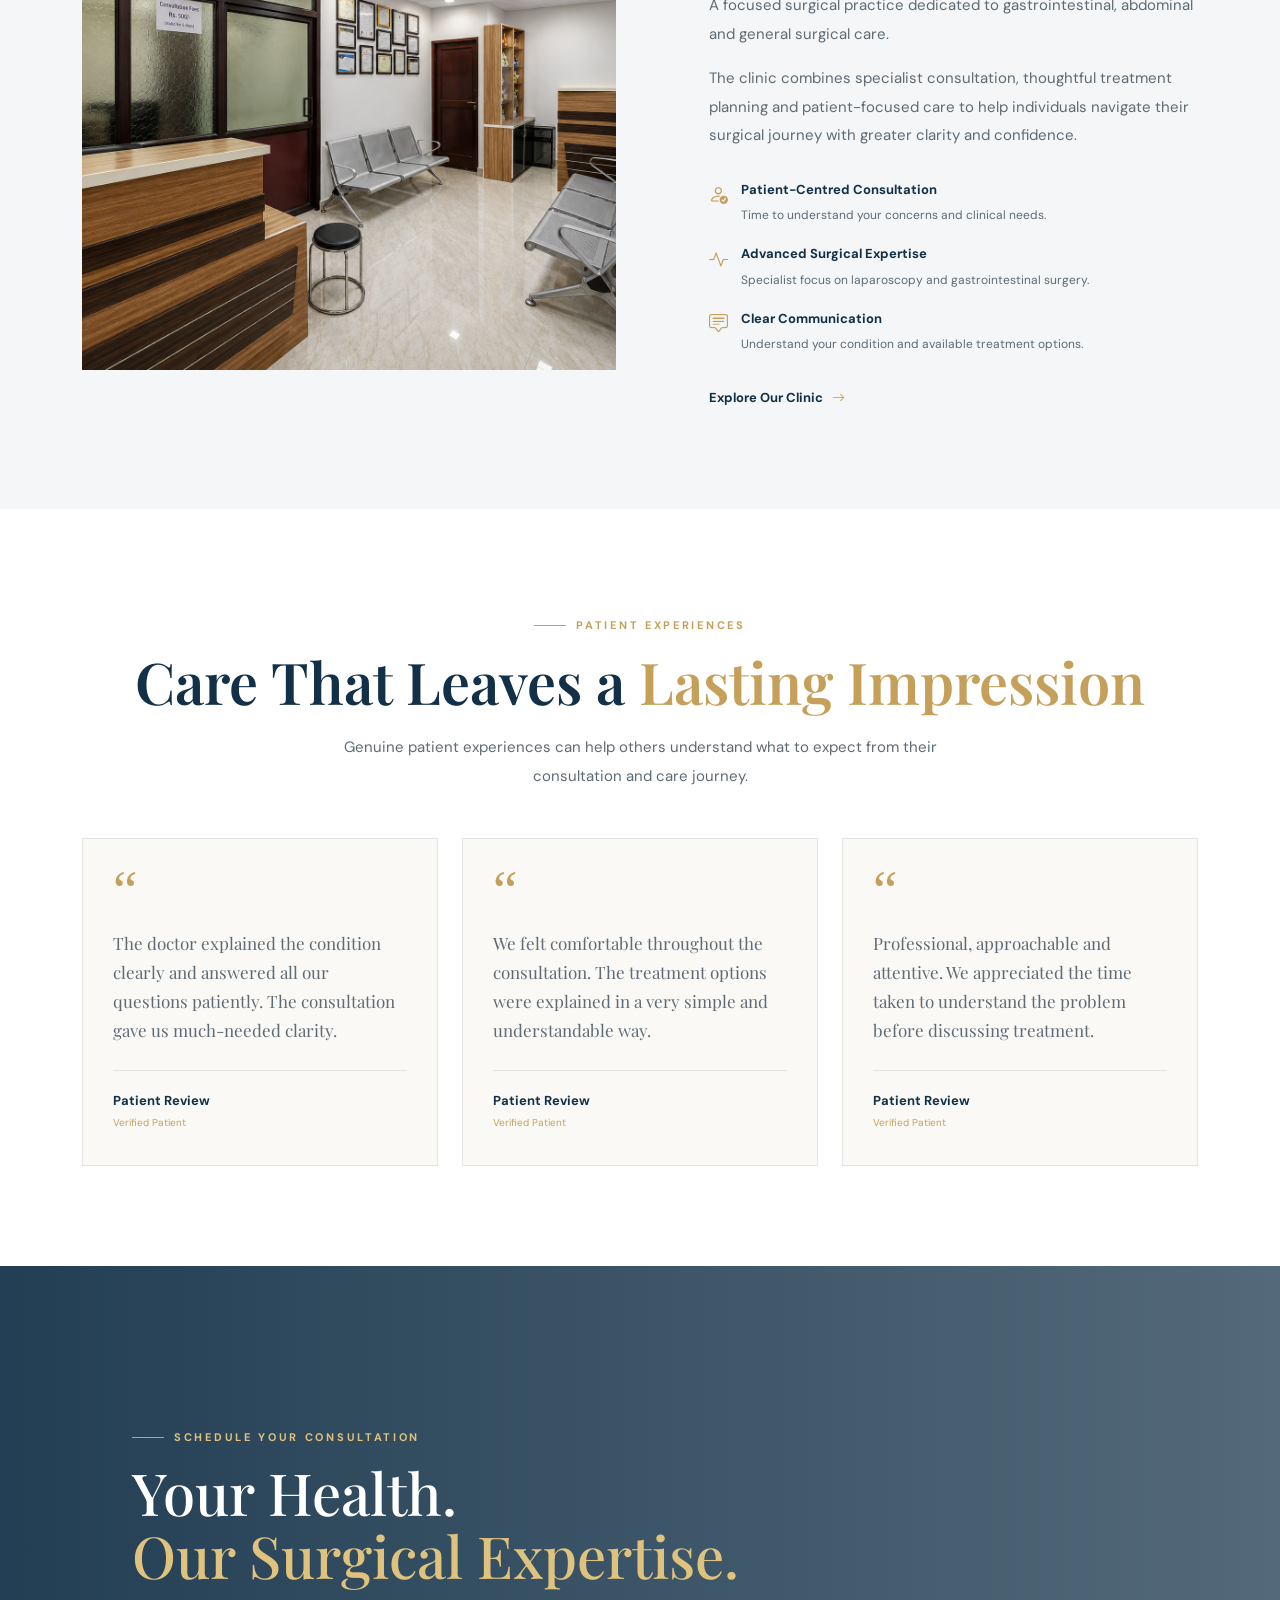
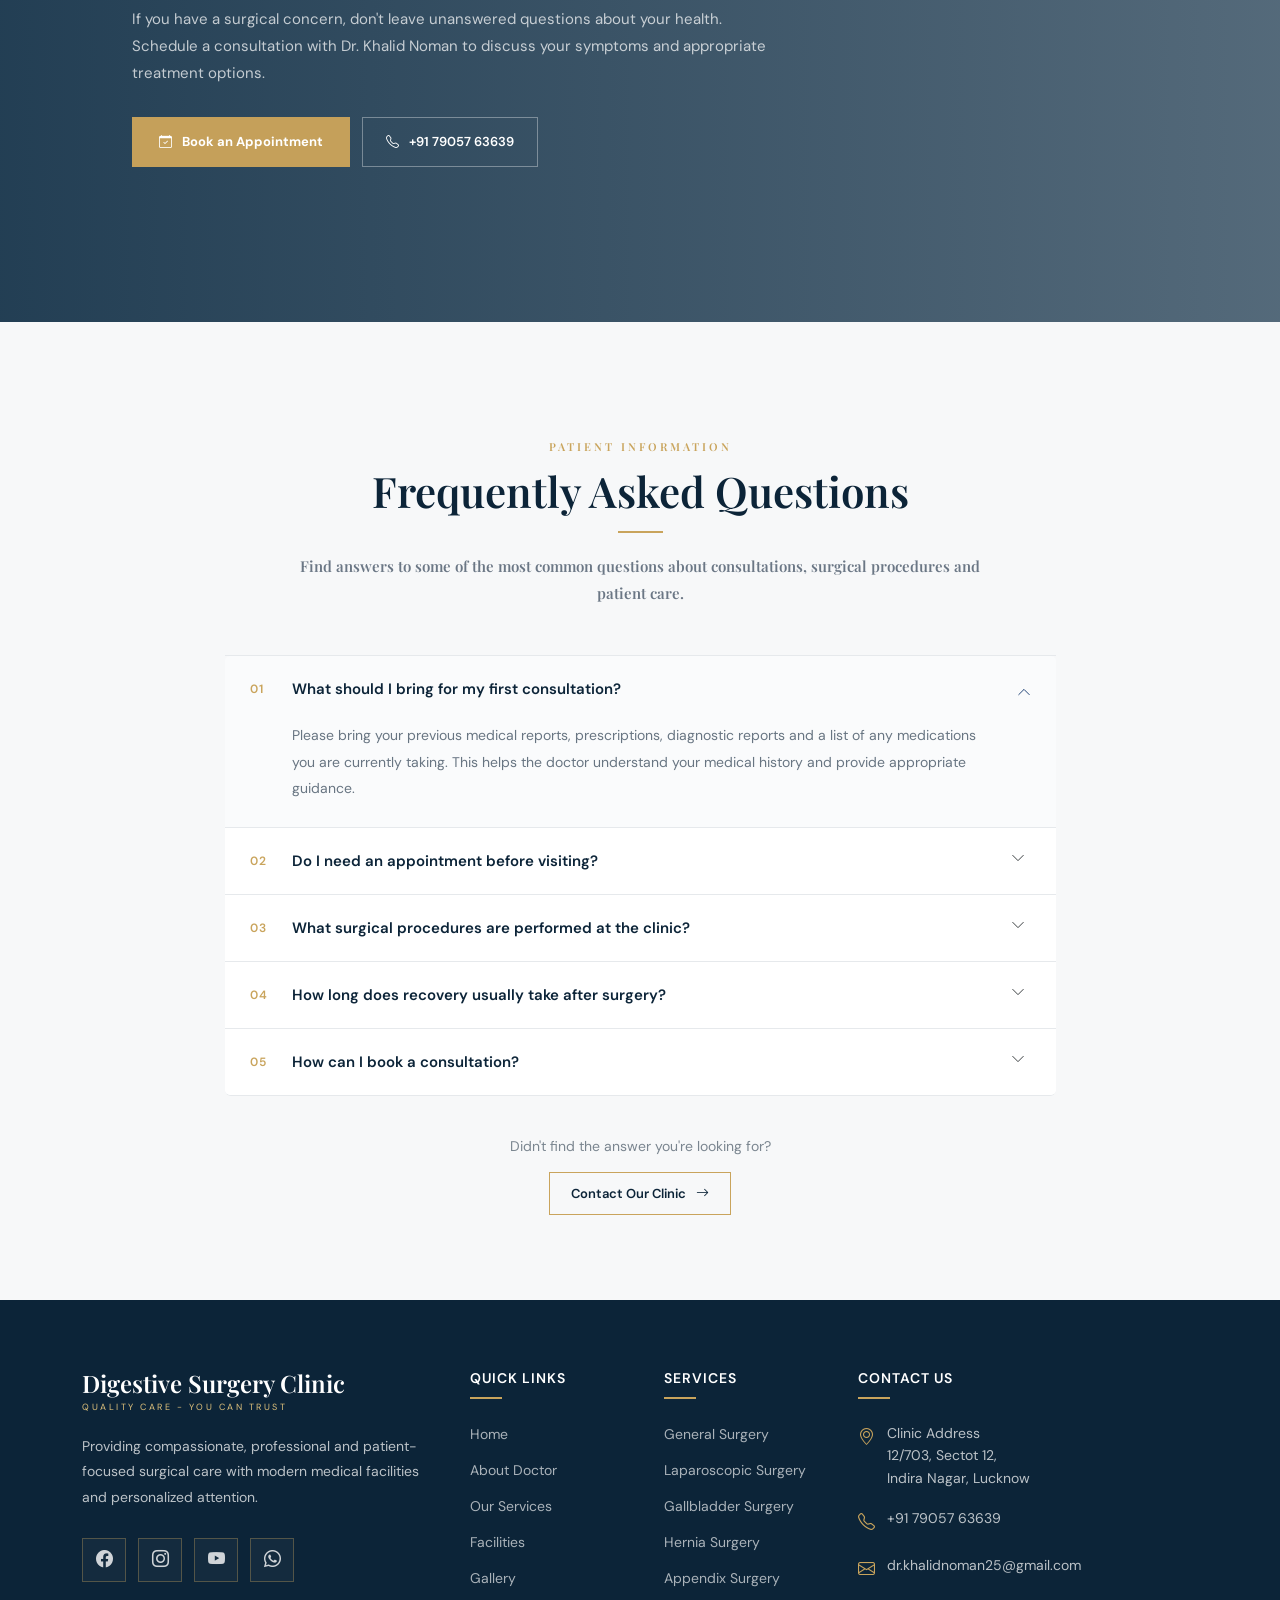
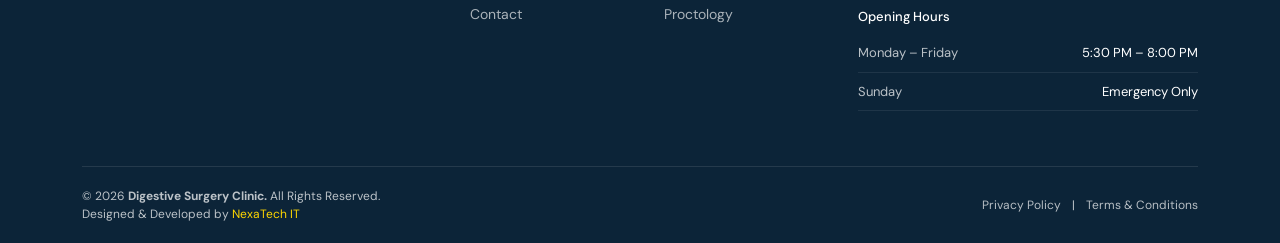
==== commit 168dd0c3: "k" ====
--- a/index.html
+++ b/index.html
@@ -539,11 +539,26 @@
                         </a>
 
                     </li>
+                    <li>
+                        <div class="language-switch">
+                            <span class="language-label">EN</span>
+
+                            <label class="switch">
+                                <input type="checkbox" id="languageToggle">
+                                <span class="slider"></span>
+                            </label>
+
+                            <span class="language-label">हिंदी</span>
+                        </div>
+
+                        <div id="google_translate_element" style="display:none;"></div>
+                    </li>
 
                 </ul>
+                
 
             </div>
-
+            
         </div>
 
     </nav>
@@ -2307,5 +2322,66 @@
 <script src="script.js"></script>
 
 <script src="home.js"></script>
+
+<script>
+    function googleTranslateElementInit() {
+        new google.translate.TranslateElement({
+            pageLanguage: 'en',
+            includedLanguages: 'en,hi',
+            autoDisplay: false
+        }, 'google_translate_element');
+
+        // Wait until Google creates its select box
+        waitForGoogleTranslate();
+    }
+
+
+    function waitForGoogleTranslate() {
+
+        const translateSelect = document.querySelector('.goog-te-combo');
+
+        if (translateSelect) {
+
+            const toggle = document.getElementById('languageToggle');
+
+            toggle.addEventListener('change', function () {
+
+                if (this.checked) {
+                    translatePage('hi');
+                } else {
+                    translatePage('en');
+                }
+
+            });
+
+            return;
+        }
+
+        // Google Translate hasn't loaded yet
+        setTimeout(waitForGoogleTranslate, 300);
+    }
+
+
+    function translatePage(language) {
+
+        const translateSelect = document.querySelector('.goog-te-combo');
+
+        if (!translateSelect) {
+            console.log("Google Translate is not ready");
+            return;
+        }
+
+        translateSelect.value = language;
+
+        translateSelect.dispatchEvent(
+            new Event('change', { bubbles: true })
+        );
+    }
+</script>
+
+
+<script
+    src="https://translate.google.com/translate_a/element.js?cb=googleTranslateElementInit">
+</script>
 </body>
 </html>
--- a/css/home.css
+++ b/css/home.css
@@ -860,3 +860,70 @@
         }
 
     }
+.language-switch {
+    display: flex;
+    align-items: center;
+    gap: 8px;
+}
+
+.language-label {
+    font-size: 13px;
+    font-weight: 600;
+    color: var(--service-navy);
+}
+
+
+/* Toggle */
+
+.switch {
+    position: relative;
+    width: 44px;
+    height: 24px;
+    display: inline-block;
+}
+
+.switch input {
+    opacity: 0;
+    width: 0;
+    height: 0;
+}
+
+.slider {
+    position: absolute;
+    inset: 0;
+    cursor: pointer;
+
+    background: #d5d5d5;
+    border-radius: 30px;
+
+    transition: 0.3s;
+}
+
+.slider::before {
+    content: "";
+
+    position: absolute;
+
+    width: 18px;
+    height: 18px;
+
+    left: 3px;
+    top: 3px;
+
+    background: #fff;
+    border-radius: 50%;
+
+    transition: 0.3s;
+    box-shadow: 0 2px 5px rgba(0,0,0,0.2);
+}
+
+
+/* Hindi ON */
+
+.switch input:checked + .slider {
+    background: var(--service-gold);
+}
+
+.switch input:checked + .slider::before {
+    transform: translateX(20px);
+}
